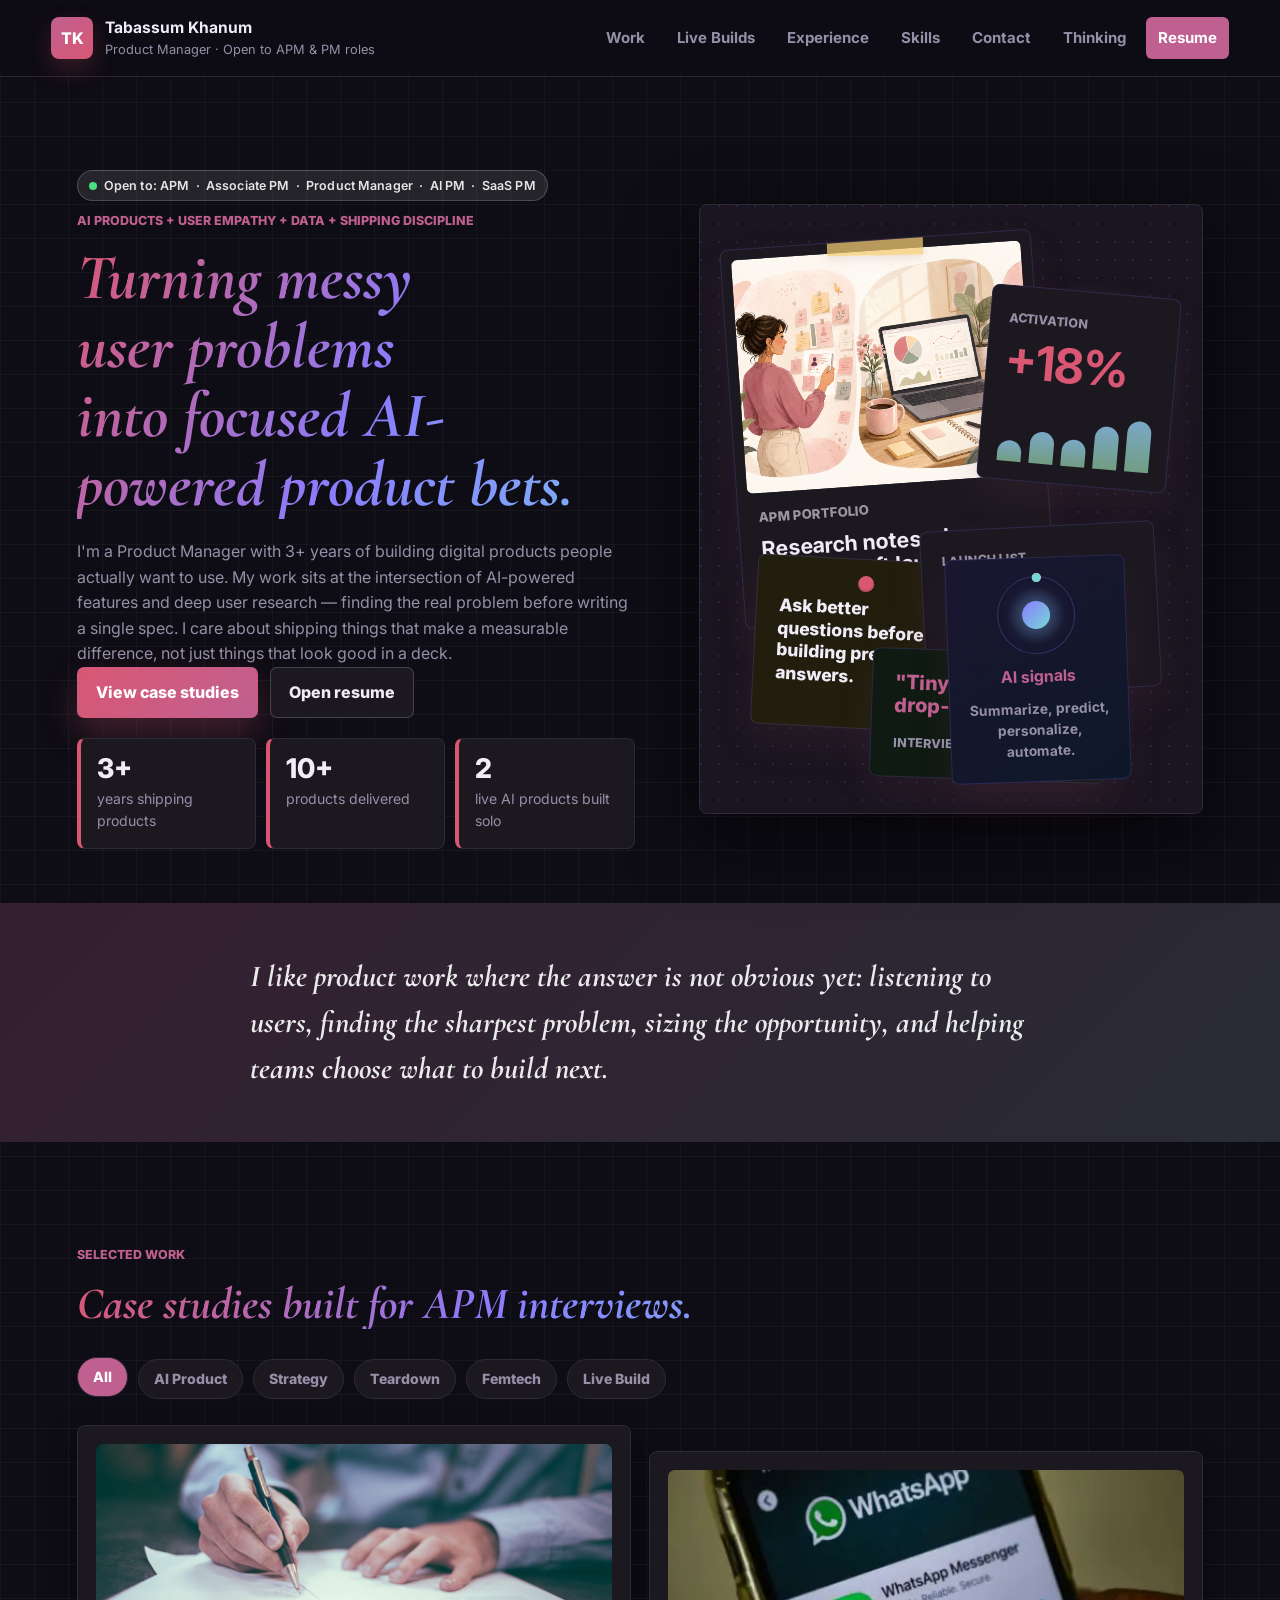
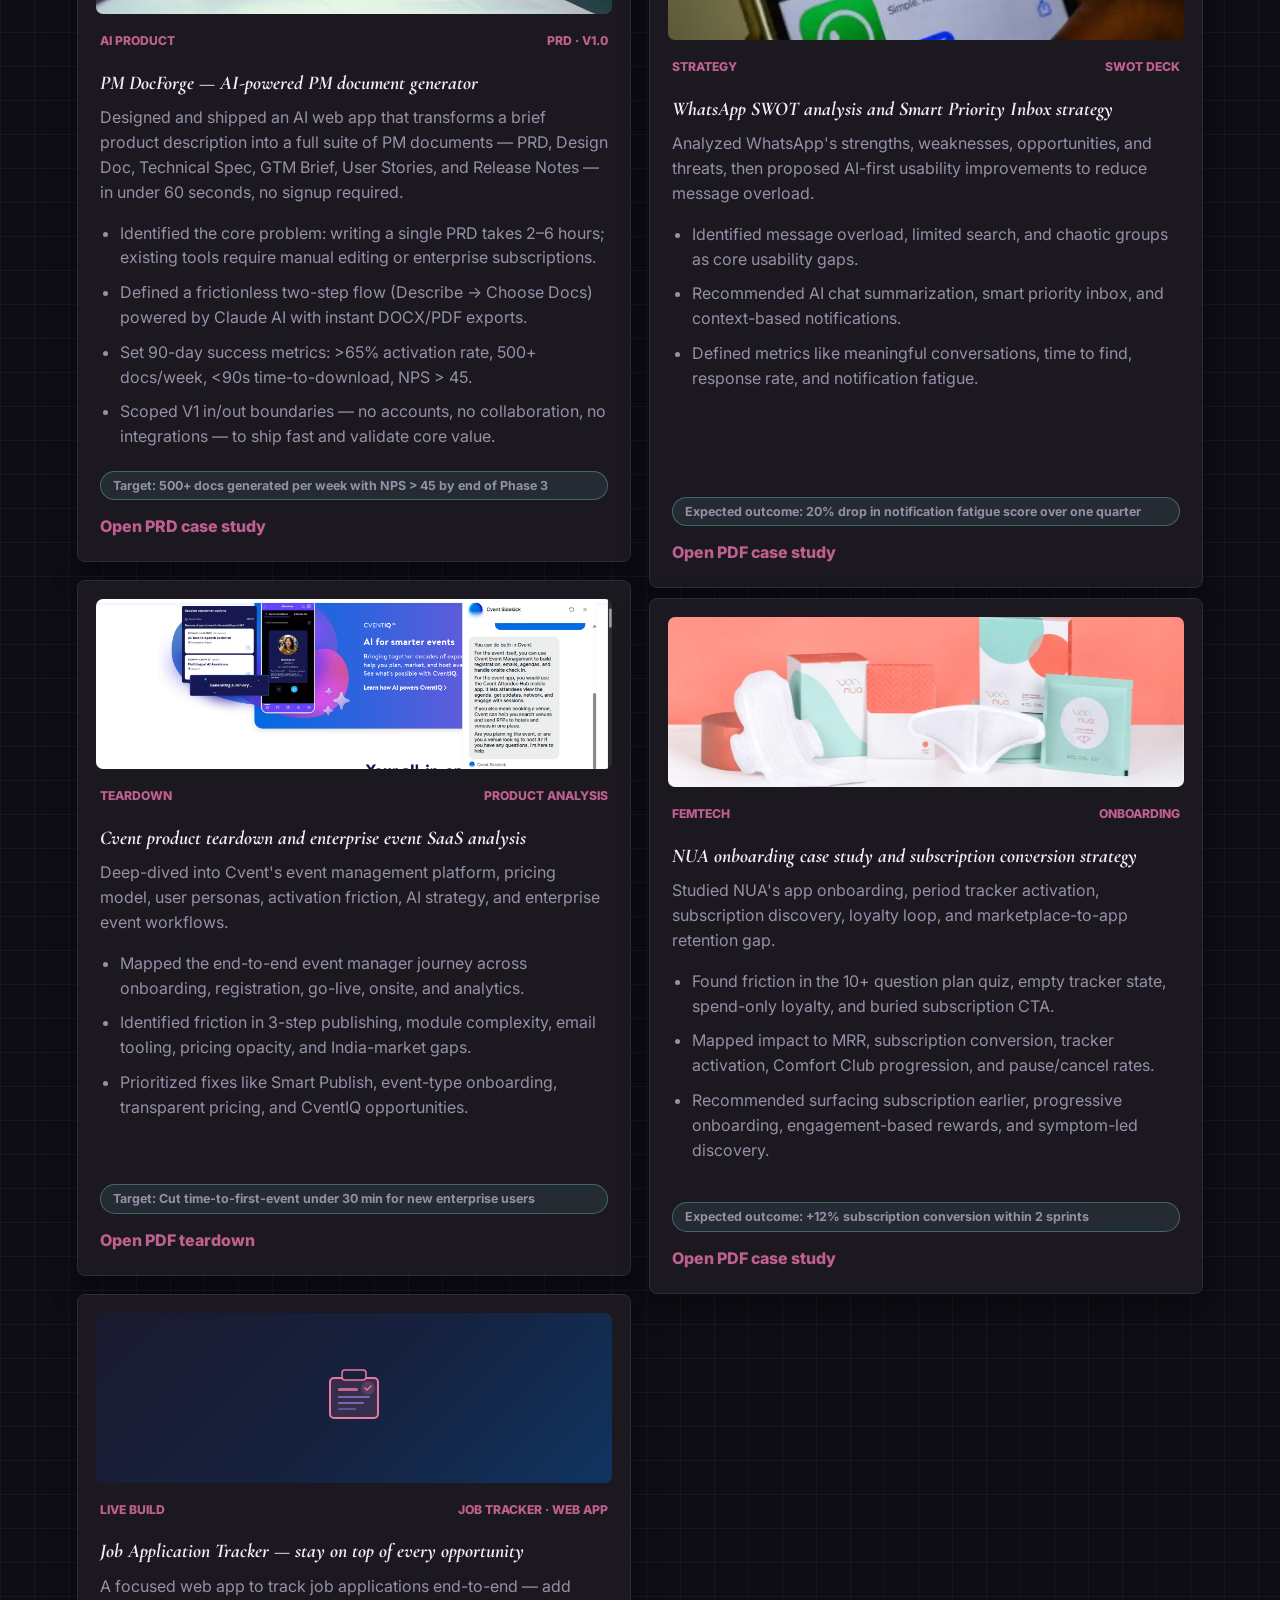
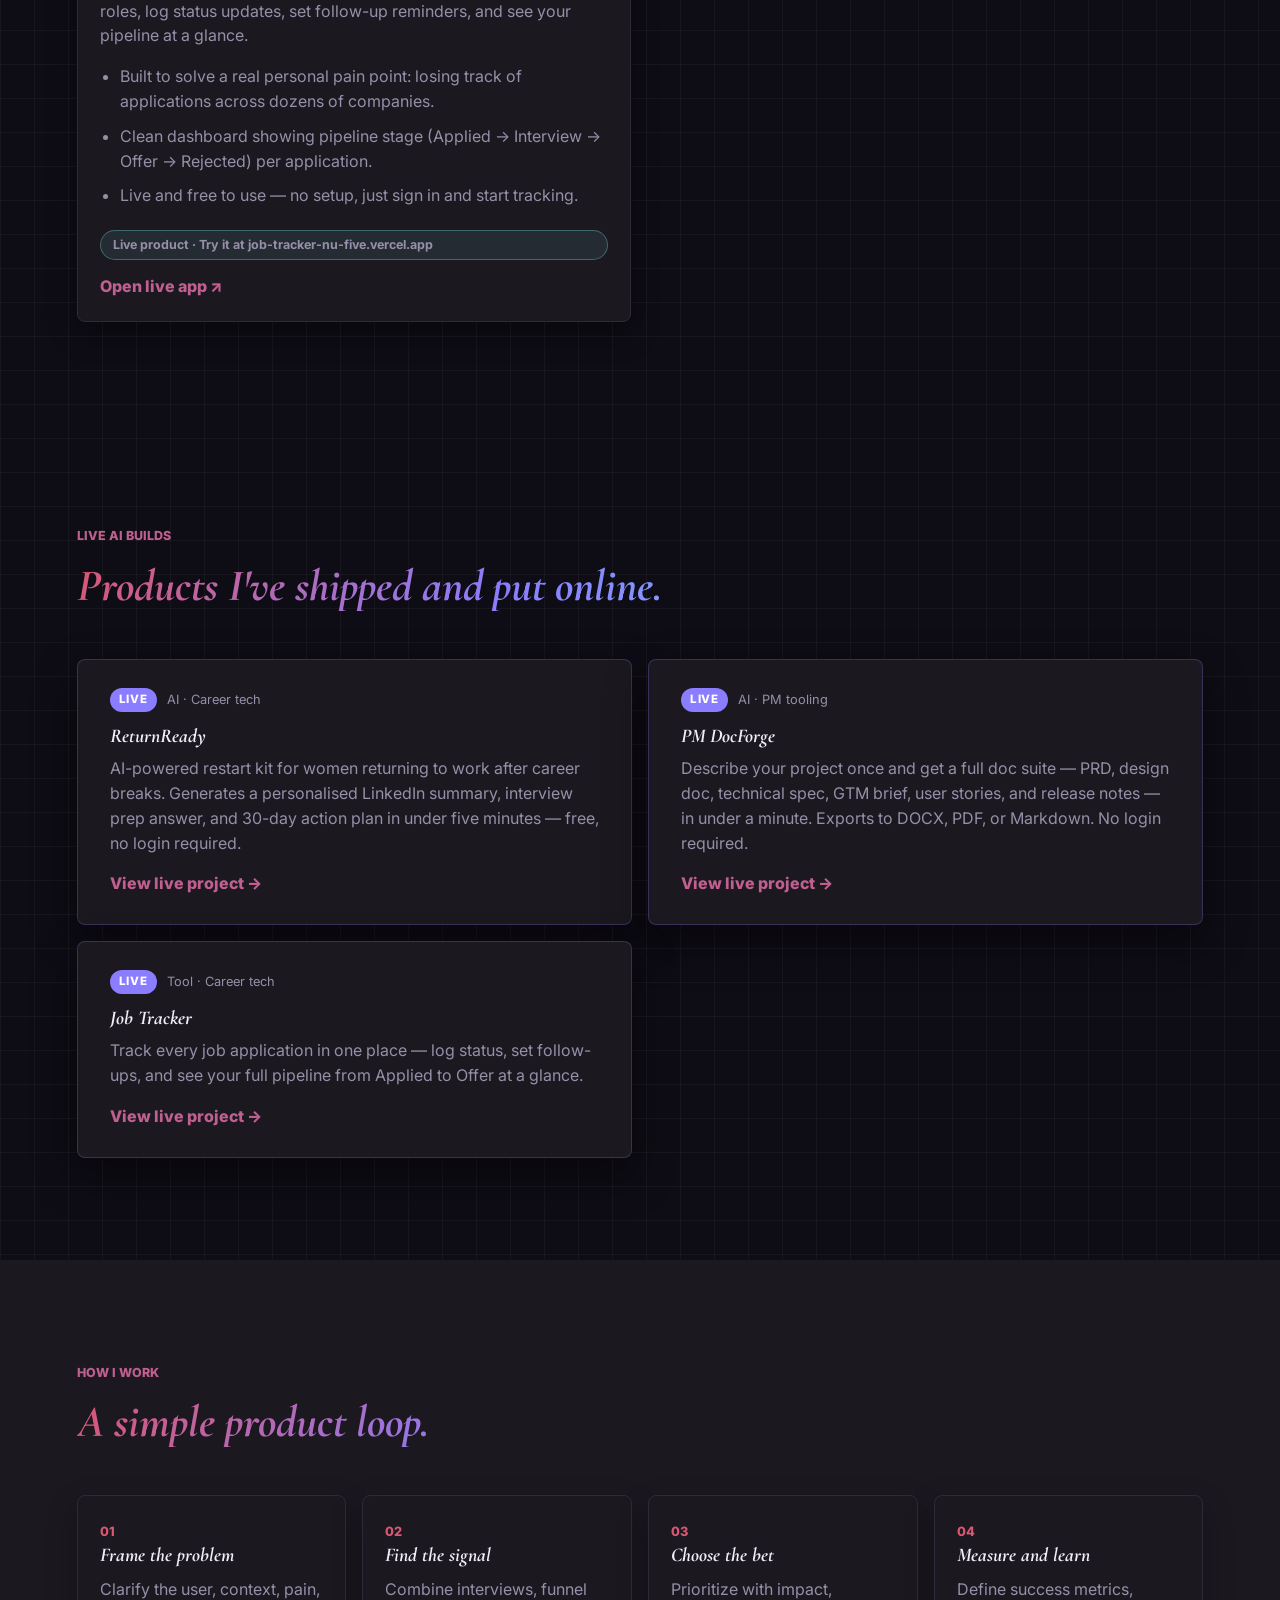
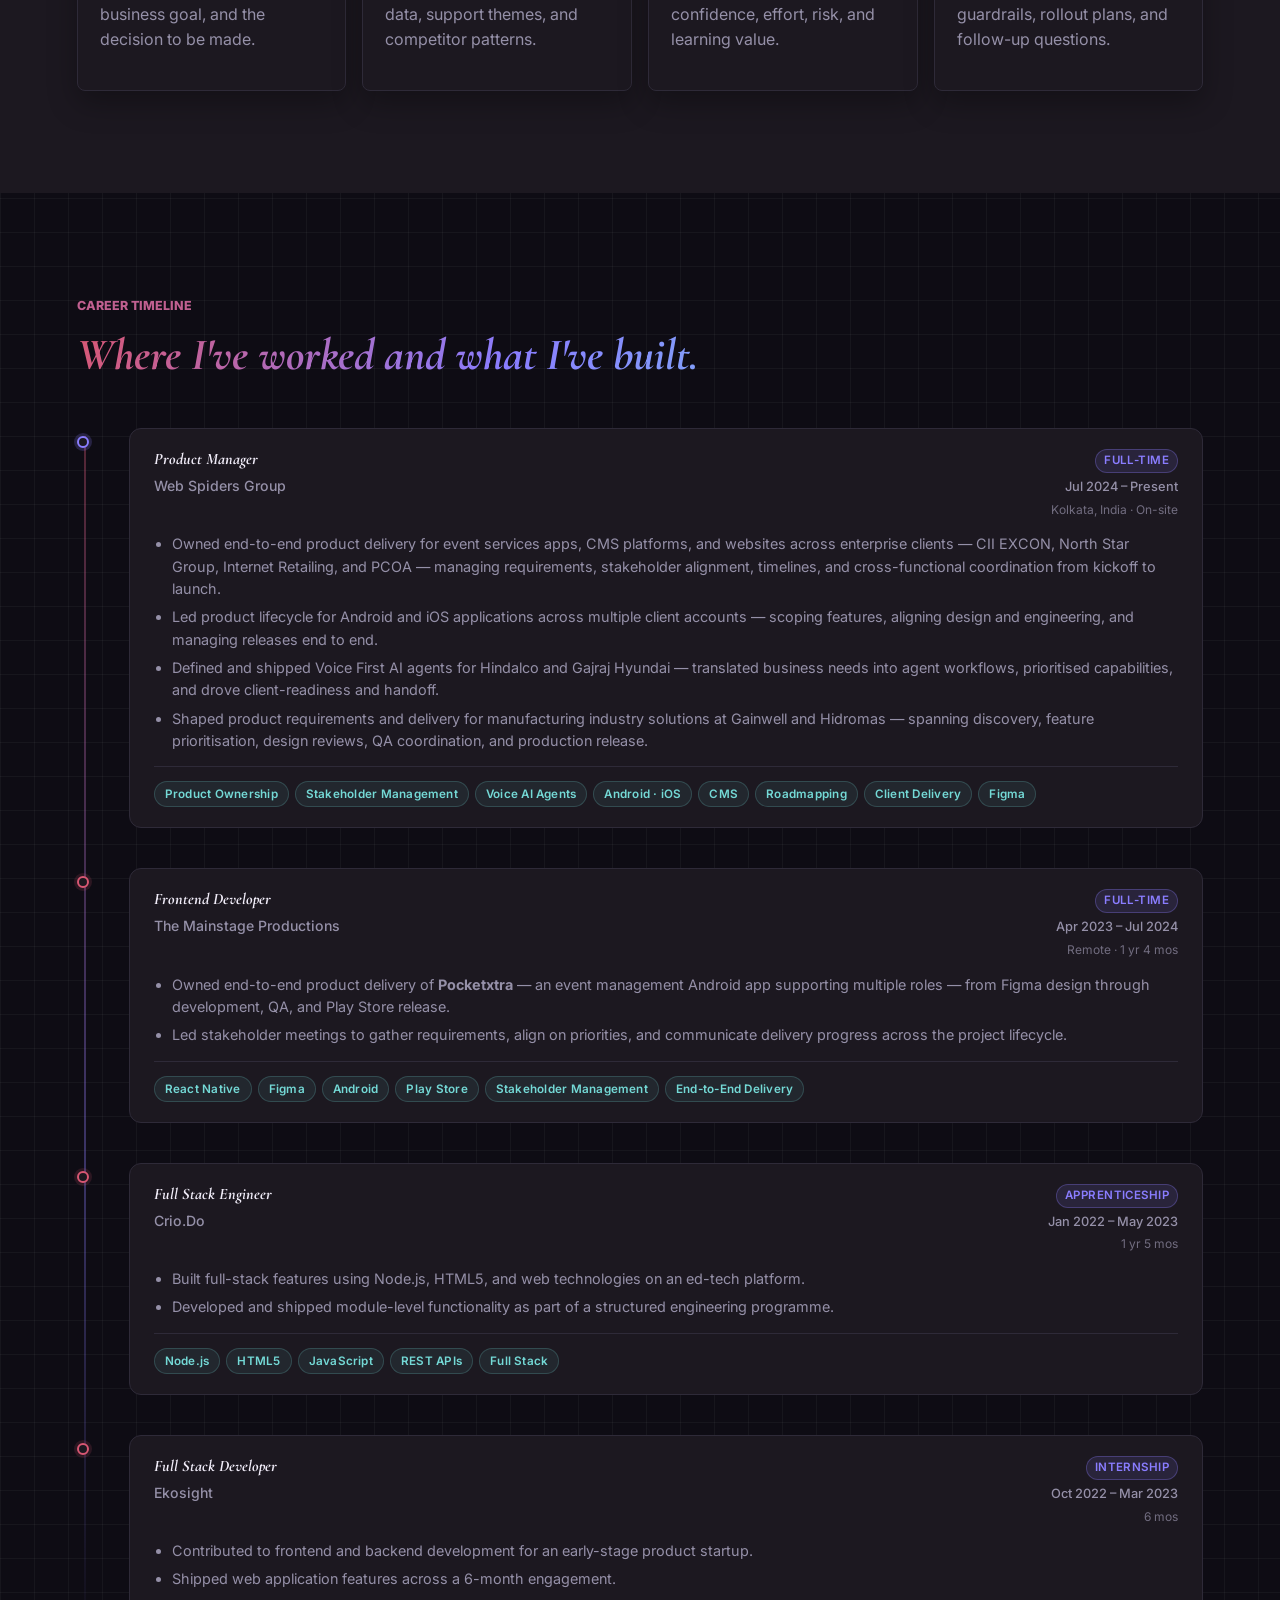
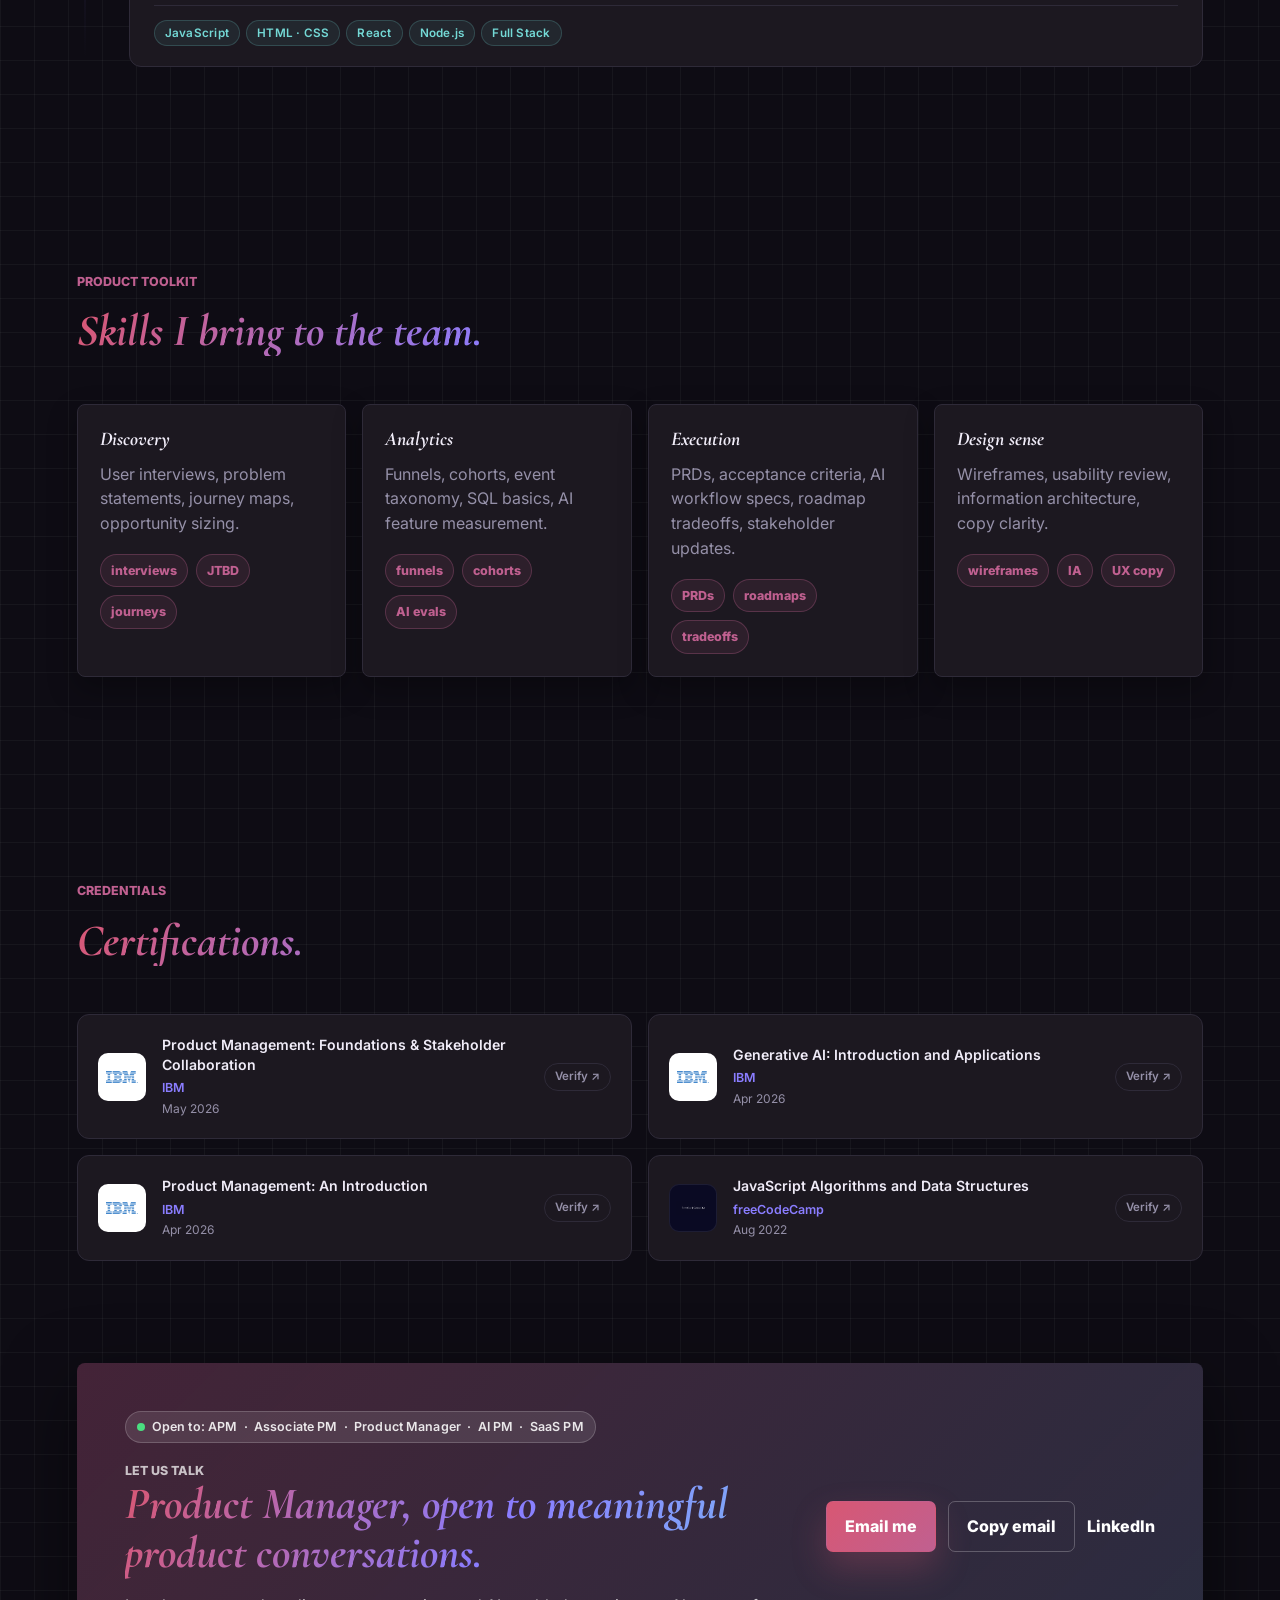
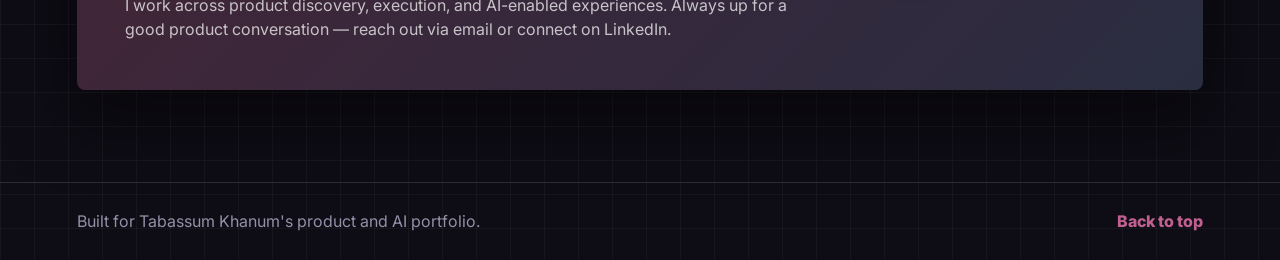
==== index.html @ 97411372 "Update certification verify links to Coursera and freeCodeCamp Co-Authored-By: Claude Sonnet 4.6 <no" ====
<!doctype html>
<html lang="en">
  <head>
    <meta charset="utf-8">
    <meta name="viewport" content="width=device-width, initial-scale=1">
    <meta name="description" content="Tabassum Khanum's Product Manager portfolio showcasing product thinking, case studies, analytics, and execution.">

    <!-- Open Graph -->
    <meta property="og:type"        content="website">
    <meta property="og:url"         content="https://tabassumkhanum.vercel.app/">
    <meta property="og:title"       content="Tabassum Khanum — Product Manager Portfolio">
    <meta property="og:description" content="APM portfolio with 3 case studies, AI product work, and live builds">

    <title>Tabassum Khanum - Product Manager Portfolio</title>
    <link rel="preconnect" href="https://fonts.googleapis.com">
    <link rel="preconnect" href="https://fonts.gstatic.com" crossorigin>
    <link
      href="https://fonts.googleapis.com/css2?family=Cormorant+Garamond:ital,wght@1,700&family=Inter:wght@400;500;600;700;800&display=swap"
      rel="stylesheet"
    >
    <link rel="stylesheet" href="styles.css">
  </head>
  <body>
    <header class="site-header">
      <a class="brand" href="#top" aria-label="Portfolio home">
        <span class="brand-mark">TK</span>
        <span class="brand-copy">
          <strong>Tabassum Khanum</strong>
          <span>Product Manager · Open to APM &amp; PM roles</span>
        </span>
      </a>

      <button class="menu-button" type="button" aria-expanded="false" aria-controls="site-nav">
        <span></span>
        <span></span>
      </button>

      <nav class="site-nav" id="site-nav" aria-label="Primary navigation">
        <a href="#work">Work</a>
        <a href="#live-builds">Live Builds</a>
        <a href="#experience">Experience</a>
        <a href="#skills">Skills</a>
        <a href="#contact">Contact</a>
        <a href="thinking.html">Thinking</a>
        <a class="nav-action" href="resume.html">Resume</a>
      </nav>
    </header>

    <main id="top">
      <section class="hero">
        <div class="hero-copy">
          <span class="avail-badge" style="display:inline-flex; margin-bottom:10px;">
            <span class="avail-dot" aria-hidden="true"></span>
            Open to: APM &nbsp;&middot;&nbsp; Associate PM &nbsp;&middot;&nbsp; Product Manager &nbsp;&middot;&nbsp; AI PM &nbsp;&middot;&nbsp; SaaS PM
          </span>
          <p class="eyebrow">AI products + user empathy + data + shipping discipline</p>
          <h1>Turning messy user problems into focused AI-powered product bets.</h1>
          <div class="hero-about">
            <p class="hero-bio">
              I'm a Product Manager with 3+ years of building digital
              products people actually want to use. My work sits at the intersection of
              AI-powered features and deep user research — finding the real problem before
              writing a single spec. I care about shipping things that make a measurable
              difference, not just things that look good in a deck.
            </p>
          </div>
          <div class="hero-actions" aria-label="Portfolio actions">
            <a class="button primary" href="#work">View case studies</a>
            <a class="button secondary" href="resume.html">Open resume</a>
          </div>
          <dl class="hero-stats">
            <div>
              <dt>3+</dt>
              <dd>years shipping products</dd>
            </div>
            <div>
              <dt>10+</dt>
              <dd>products delivered</dd>
            </div>
            <div>
              <dt>2</dt>
              <dd>live AI products built solo</dd>
            </div>
          </dl>
        </div>

        <div class="hero-visual pinboard" aria-label="Product mood board preview">
          <article class="pin-card photo-card large-card">
            <span class="tape"></span>
            <img
              src="assets/apm-illustration.png"
              alt="Illustration of product research notes, analytics, and roadmap planning"
            >
            <div>
              <p>APM portfolio</p>
              <strong>Research notes, clean metrics, soft launch energy.</strong>
            </div>
          </article>
          <article class="pin-card metric-card">
            <span>Activation</span>
            <strong>+18%</strong>
            <div class="mini-line" aria-hidden="true">
              <i style="height: 36%"></i>
              <i style="height: 54%"></i>
              <i style="height: 46%"></i>
              <i style="height: 74%"></i>
              <i style="height: 88%"></i>
            </div>
          </article>
          <article class="pin-card note-card">
            <span class="pin-dot"></span>
            <p>Ask better questions before building prettier answers.</p>
          </article>
          <article class="pin-card checklist-card">
            <span>Launch list</span>
            <label><input type="checkbox" checked> User story</label>
            <label><input type="checkbox" checked> Success metric</label>
            <label><input type="checkbox"> Rollout plan</label>
          </article>
          <article class="pin-card quote-card">
            <p>"Tiny friction, big drop-off."</p>
            <span>Interview insight</span>
          </article>
          <article class="pin-card ai-orbit-card">
            <span class="ai-orbit" aria-hidden="true">
              <i></i>
              <i></i>
              <i></i>
            </span>
            <strong>AI signals</strong>
            <p>Summarize, predict, personalize, automate.</p>
          </article>
        </div>
      </section>

      <section class="section intro-section" aria-label="Positioning statement">
        <p>
          I like product work where the answer is not obvious yet: listening to users,
          finding the sharpest problem, sizing the opportunity, and helping teams choose
          what to build next.
        </p>
      </section>

      <section class="section" id="work">
        <div class="section-heading">
          <p class="eyebrow">Selected work</p>
          <h2>Case studies built for APM interviews.</h2>
        </div>

        <div class="filter-row" aria-label="Filter case studies">
          <button class="filter-chip active" type="button" data-filter="all">All</button>
          <button class="filter-chip" type="button" data-filter="ai">AI Product</button>
          <button class="filter-chip" type="button" data-filter="strategy">Strategy</button>
          <button class="filter-chip" type="button" data-filter="teardown">Teardown</button>
          <button class="filter-chip" type="button" data-filter="femtech">Femtech</button>
          <button class="filter-chip" type="button" data-filter="tool">Live Build</button>
        </div>

        <div class="case-grid">
          <article class="case-card reveal" id="pm-docforge" data-category="ai tool">
            <div class="case-illustration ill-ai">
              <img src="assets/pm-docforge-cover.jpg" alt="Person writing product documents">
            </div>
            <div class="case-meta">
              <span>AI Product</span>
              <span>PRD · V1.0</span>
            </div>
            <h3>PM DocForge — AI-powered PM document generator</h3>
            <p>
              Designed and shipped an AI web app that transforms a brief product description
              into a full suite of PM documents — PRD, Design Doc, Technical Spec, GTM Brief,
              User Stories, and Release Notes — in under 60 seconds, no signup required.
            </p>
            <ul>
              <li>Identified the core problem: writing a single PRD takes 2–6 hours; existing tools require manual editing or enterprise subscriptions.</li>
              <li>Defined a frictionless two-step flow (Describe → Choose Docs) powered by Claude AI with instant DOCX/PDF exports.</li>
              <li>Set 90-day success metrics: &gt;65% activation rate, 500+ docs/week, &lt;90s time-to-download, NPS &gt; 45.</li>
              <li>Scoped V1 in/out boundaries — no accounts, no collaboration, no integrations — to ship fast and validate core value.</li>
            </ul>
            <p class="outcome-pill">Target: 500+ docs generated per week with NPS &gt; 45 by end of Phase 3</p>
            <a href="assets/docs/PM-DocForge.pdf" target="_blank" rel="noreferrer">Open PRD case study</a>
          </article>

          <article class="case-card reveal" id="whatsapp-swot" data-category="strategy">
            <div class="case-illustration ill-strategy">
              <img src="assets/whatsapp-real-cover.webp?v=real-photo" alt="Phone showing the WhatsApp app listing">
            </div>
            <div class="case-meta">
              <span>Strategy</span>
              <span>SWOT deck</span>
            </div>
            <h3>WhatsApp SWOT analysis and Smart Priority Inbox strategy</h3>
            <p>
              Analyzed WhatsApp's strengths, weaknesses, opportunities, and threats, then
              proposed AI-first usability improvements to reduce message overload.
            </p>
            <ul>
              <li>Identified message overload, limited search, and chaotic groups as core usability gaps.</li>
              <li>Recommended AI chat summarization, smart priority inbox, and context-based notifications.</li>
              <li>Defined metrics like meaningful conversations, time to find, response rate, and notification fatigue.</li>
            </ul>
            <p class="outcome-pill">Expected outcome: 20% drop in notification fatigue score over one quarter</p>
            <a href="assets/docs/whatsapp-swot.pdf" target="_blank" rel="noreferrer">Open PDF case study</a>
          </article>

          <article class="case-card reveal" id="cvent-teardown" data-category="teardown">
            <div class="case-illustration ill-cvent">
              <img src="assets/cvent-real-cover.png?v=real-screenshot" alt="Cvent website screenshot showing CventIQ and Cvent Sidekick">
            </div>
            <div class="case-meta">
              <span>Teardown</span>
              <span>Product analysis</span>
            </div>
            <h3>Cvent product teardown and enterprise event SaaS analysis</h3>
            <p>
              Deep-dived into Cvent's event management platform, pricing model, user personas,
              activation friction, AI strategy, and enterprise event workflows.
            </p>
            <ul>
              <li>Mapped the end-to-end event manager journey across onboarding, registration, go-live, onsite, and analytics.</li>
              <li>Identified friction in 3-step publishing, module complexity, email tooling, pricing opacity, and India-market gaps.</li>
              <li>Prioritized fixes like Smart Publish, event-type onboarding, transparent pricing, and CventIQ opportunities.</li>
            </ul>
            <p class="outcome-pill">Target: Cut time-to-first-event under 30 min for new enterprise users</p>
            <a href="assets/docs/cvent-product-teardown.pdf" target="_blank" rel="noreferrer">Open PDF teardown</a>
          </article>

          <article class="case-card reveal" id="nua-onboarding" data-category="femtech">
            <div class="case-illustration ill-nua">
              <img src="assets/nua-real-cover.jpg?v=real-photo" alt="NUA period care products arranged on a coral background">
            </div>
            <div class="case-meta">
              <span>Femtech</span>
              <span>Onboarding</span>
            </div>
            <h3>NUA onboarding case study and subscription conversion strategy</h3>
            <p>
              Studied NUA's app onboarding, period tracker activation, subscription discovery,
              loyalty loop, and marketplace-to-app retention gap.
            </p>
            <ul>
              <li>Found friction in the 10+ question plan quiz, empty tracker state, spend-only loyalty, and buried subscription CTA.</li>
              <li>Mapped impact to MRR, subscription conversion, tracker activation, Comfort Club progression, and pause/cancel rates.</li>
              <li>Recommended surfacing subscription earlier, progressive onboarding, engagement-based rewards, and symptom-led discovery.</li>
            </ul>
            <p class="outcome-pill">Expected outcome: +12% subscription conversion within 2 sprints</p>
            <a href="assets/docs/nua-onboarding-case-study.pdf" target="_blank" rel="noreferrer">Open PDF case study</a>
          </article>
          <article class="case-card reveal" id="job-tracker" data-category="tool">
            <div class="case-illustration ill-tool" style="background: linear-gradient(135deg, #1a1a2e 0%, #16213e 50%, #0f3460 100%); display:flex; align-items:center; justify-content:center;">
              <svg width="64" height="64" viewBox="0 0 64 64" fill="none" xmlns="http://www.w3.org/2000/svg" aria-hidden="true">
                <rect x="8" y="12" width="48" height="40" rx="4" fill="#e879a0" opacity="0.15"/>
                <rect x="8" y="12" width="48" height="40" rx="4" stroke="#e879a0" stroke-width="2"/>
                <rect x="16" y="22" width="20" height="3" rx="1.5" fill="#e879a0" opacity="0.8"/>
                <rect x="16" y="30" width="32" height="2" rx="1" fill="#a78bfa" opacity="0.6"/>
                <rect x="16" y="36" width="26" height="2" rx="1" fill="#a78bfa" opacity="0.6"/>
                <rect x="16" y="42" width="18" height="2" rx="1" fill="#a78bfa" opacity="0.4"/>
                <circle cx="46" cy="22" r="6" fill="#e879a0" opacity="0.2" stroke="#e879a0" stroke-width="1.5"/>
                <path d="M43 22l2 2 4-4" stroke="#e879a0" stroke-width="1.5" stroke-linecap="round" stroke-linejoin="round"/>
                <rect x="20" y="4" width="24" height="10" rx="3" fill="#16213e" stroke="#e879a0" stroke-width="1.5"/>
              </svg>
            </div>
            <div class="case-meta">
              <span>Live Build</span>
              <span>Job Tracker · Web App</span>
            </div>
            <h3>Job Application Tracker — stay on top of every opportunity</h3>
            <p>
              A focused web app to track job applications end-to-end — add roles, log status
              updates, set follow-up reminders, and see your pipeline at a glance.
            </p>
            <ul>
              <li>Built to solve a real personal pain point: losing track of applications across dozens of companies.</li>
              <li>Clean dashboard showing pipeline stage (Applied → Interview → Offer → Rejected) per application.</li>
              <li>Live and free to use — no setup, just sign in and start tracking.</li>
            </ul>
            <p class="outcome-pill">Live product · Try it at job-tracker-nu-five.vercel.app</p>
            <a href="https://job-tracker-nu-five.vercel.app/login" target="_blank" rel="noreferrer">Open live app ↗</a>
          </article>
        </div>
      </section>

      <section class="section" id="live-builds">
        <div class="section-heading">
          <p class="eyebrow">Live AI builds</p>
          <h2>Products I've shipped and put online.</h2>
        </div>
        <div class="ai-live-projects reveal">
          <a
            class="ai-live-card"
            href="https://return-ready-eight.vercel.app/"
            target="_blank"
            rel="noreferrer"
            aria-label="ReturnReady — live project"
          >
            <div class="ai-live-meta">
              <span class="ai-live-tag">Live</span>
              <span class="ai-live-tech">AI · Career tech</span>
            </div>
            <h3>ReturnReady</h3>
            <p>
              AI-powered restart kit for women returning to work after career breaks.
              Generates a personalised LinkedIn summary, interview prep answer, and
              30-day action plan in under five minutes — free, no login required.
            </p>
            <span class="text-link">View live project →</span>
          </a>
          <a
            class="ai-live-card"
            href="https://pm-doc-forge.vercel.app/"
            target="_blank"
            rel="noreferrer"
            aria-label="PM DocForge — live project"
          >
            <div class="ai-live-meta">
              <span class="ai-live-tag">Live</span>
              <span class="ai-live-tech">AI · PM tooling</span>
            </div>
            <h3>PM DocForge</h3>
            <p>
              Describe your project once and get a full doc suite — PRD, design doc,
              technical spec, GTM brief, user stories, and release notes — in under
              a minute. Exports to DOCX, PDF, or Markdown. No login required.
            </p>
            <span class="text-link">View live project →</span>
          </a>
          <a
            class="ai-live-card"
            href="https://job-tracker-nu-five.vercel.app/login"
            target="_blank"
            rel="noreferrer"
            aria-label="Job Tracker — live project"
          >
            <div class="ai-live-meta">
              <span class="ai-live-tag">Live</span>
              <span class="ai-live-tech">Tool · Career tech</span>
            </div>
            <h3>Job Tracker</h3>
            <p>
              Track every job application in one place — log status, set follow-ups,
              and see your full pipeline from Applied to Offer at a glance.
            </p>
            <span class="text-link">View live project →</span>
          </a>
        </div>
      </section>

      <section class="section process-section" id="process">
        <div class="section-heading">
          <p class="eyebrow">How I work</p>
          <h2>A simple product loop.</h2>
        </div>
        <div class="process-list">
          <article class="reveal">
            <span>01</span>
            <h3>Frame the problem</h3>
            <p>Clarify the user, context, pain, business goal, and the decision to be made.</p>
          </article>
          <article class="reveal">
            <span>02</span>
            <h3>Find the signal</h3>
            <p>Combine interviews, funnel data, support themes, and competitor patterns.</p>
          </article>
          <article class="reveal">
            <span>03</span>
            <h3>Choose the bet</h3>
            <p>Prioritize with impact, confidence, effort, risk, and learning value.</p>
          </article>
          <article class="reveal">
            <span>04</span>
            <h3>Measure and learn</h3>
            <p>Define success metrics, guardrails, rollout plans, and follow-up questions.</p>
          </article>
        </div>
      </section>

      <section class="section experience-section" id="experience">
        <div class="section-heading">
          <p class="eyebrow">Career timeline</p>
          <h2>Where I've worked and what I've built.</h2>
        </div>
        <div class="experience-list">

          <article class="exp-item reveal">
            <div class="exp-marker"></div>
            <div class="exp-body">
              <div class="exp-header">
                <div>
                  <h3>Product Manager</h3>
                  <span class="exp-company">Web Spiders Group</span>
                </div>
                <div class="exp-meta">
                  <span class="exp-badge">Full-time</span>
                  <span class="exp-date">Jul 2024 – Present</span>
                  <span class="exp-location">Kolkata, India · On-site</span>
                </div>
              </div>
              <ul>
                <li>Owned end-to-end product delivery for event services apps, CMS platforms, and websites across enterprise clients — CII EXCON, North Star Group, Internet Retailing, and PCOA — managing requirements, stakeholder alignment, timelines, and cross-functional coordination from kickoff to launch.</li>
                <li>Led product lifecycle for Android and iOS applications across multiple client accounts — scoping features, aligning design and engineering, and managing releases end to end.</li>
                <li>Defined and shipped Voice First AI agents for Hindalco and Gajraj Hyundai — translated business needs into agent workflows, prioritised capabilities, and drove client-readiness and handoff.</li>
                <li>Shaped product requirements and delivery for manufacturing industry solutions at Gainwell and Hidromas — spanning discovery, feature prioritisation, design reviews, QA coordination, and production release.</li>
              </ul>
              <div class="exp-tags">
                <span>Product Ownership</span>
                <span>Stakeholder Management</span>
                <span>Voice AI Agents</span>
                <span>Android · iOS</span>
                <span>CMS</span>
                <span>Roadmapping</span>
                <span>Client Delivery</span>
                <span>Figma</span>
              </div>
            </div>
          </article>

          <article class="exp-item reveal">
            <div class="exp-marker"></div>
            <div class="exp-body">
              <div class="exp-header">
                <div>
                  <h3>Frontend Developer</h3>
                  <span class="exp-company">The Mainstage Productions</span>
                </div>
                <div class="exp-meta">
                  <span class="exp-badge">Full-time</span>
                  <span class="exp-date">Apr 2023 – Jul 2024</span>
                  <span class="exp-location">Remote · 1 yr 4 mos</span>
                </div>
              </div>
              <ul>
                <li>Owned end-to-end product delivery of <strong>Pocketxtra</strong> — an event management Android app supporting multiple roles — from Figma design through development, QA, and Play Store release.</li>
                <li>Led stakeholder meetings to gather requirements, align on priorities, and communicate delivery progress across the project lifecycle.</li>
              </ul>
              <div class="exp-tags">
                <span>React Native</span>
                <span>Figma</span>
                <span>Android</span>
                <span>Play Store</span>
                <span>Stakeholder Management</span>
                <span>End-to-End Delivery</span>
              </div>
            </div>
          </article>

          <article class="exp-item reveal">
            <div class="exp-marker"></div>
            <div class="exp-body">
              <div class="exp-header">
                <div>
                  <h3>Full Stack Engineer</h3>
                  <span class="exp-company">Crio.Do</span>
                </div>
                <div class="exp-meta">
                  <span class="exp-badge">Apprenticeship</span>
                  <span class="exp-date">Jan 2022 – May 2023</span>
                  <span class="exp-location">1 yr 5 mos</span>
                </div>
              </div>
              <ul>
                <li>Built full-stack features using Node.js, HTML5, and web technologies on an ed-tech platform.</li>
                <li>Developed and shipped module-level functionality as part of a structured engineering programme.</li>
              </ul>
              <div class="exp-tags">
                <span>Node.js</span>
                <span>HTML5</span>
                <span>JavaScript</span>
                <span>REST APIs</span>
                <span>Full Stack</span>
              </div>
            </div>
          </article>

          <article class="exp-item reveal">
            <div class="exp-marker"></div>
            <div class="exp-body">
              <div class="exp-header">
                <div>
                  <h3>Full Stack Developer</h3>
                  <span class="exp-company">Ekosight</span>
                </div>
                <div class="exp-meta">
                  <span class="exp-badge">Internship</span>
                  <span class="exp-date">Oct 2022 – Mar 2023</span>
                  <span class="exp-location">6 mos</span>
                </div>
              </div>
              <ul>
                <li>Contributed to frontend and backend development for an early-stage product startup.</li>
                <li>Shipped web application features across a 6-month engagement.</li>
              </ul>
              <div class="exp-tags">
                <span>JavaScript</span>
                <span>HTML · CSS</span>
                <span>React</span>
                <span>Node.js</span>
                <span>Full Stack</span>
              </div>
            </div>
          </article>

        </div>
      </section>

      <section class="section skills-section" id="skills">
        <div class="section-heading">
          <p class="eyebrow">Product toolkit</p>
          <h2>Skills I bring to the team.</h2>
        </div>
        <div class="skills-layout">
          <div class="skill-panel">
            <h3>Discovery</h3>
            <p>User interviews, problem statements, journey maps, opportunity sizing.</p>
            <div class="tag-cloud">
              <span>interviews</span>
              <span>JTBD</span>
              <span>journeys</span>
            </div>
          </div>
          <div class="skill-panel">
            <h3>Analytics</h3>
            <p>Funnels, cohorts, event taxonomy, SQL basics, AI feature measurement.</p>
            <div class="tag-cloud">
              <span>funnels</span>
              <span>cohorts</span>
              <span>AI evals</span>
            </div>
          </div>
          <div class="skill-panel">
            <h3>Execution</h3>
            <p>PRDs, acceptance criteria, AI workflow specs, roadmap tradeoffs, stakeholder updates.</p>
            <div class="tag-cloud">
              <span>PRDs</span>
              <span>roadmaps</span>
              <span>tradeoffs</span>
            </div>
          </div>
          <div class="skill-panel">
            <h3>Design sense</h3>
            <p>Wireframes, usability review, information architecture, copy clarity.</p>
            <div class="tag-cloud">
              <span>wireframes</span>
              <span>IA</span>
              <span>UX copy</span>
            </div>
          </div>
        </div>
      </section>

      <section class="section certs-section" id="certifications">
        <div class="section-heading">
          <p class="eyebrow">Credentials</p>
          <h2>Certifications.</h2>
        </div>
        <div class="certs-grid">

          <article class="cert-card reveal">
            <div class="cert-icon cert-icon--ibm">
              <img src="assets/logo-ibm.svg" alt="IBM">
            </div>
            <div class="cert-body">
              <h3>Product Management: Foundations & Stakeholder Collaboration</h3>
              <span class="cert-issuer">IBM</span>
              <span class="cert-date">May 2026</span>
            </div>
            <a class="cert-verify" href="https://www.coursera.org/account/accomplishments/verify/PJY96PV1R6ZF" target="_blank" rel="noreferrer">Verify ↗</a>
          </article>

          <article class="cert-card reveal">
            <div class="cert-icon cert-icon--ibm">
              <img src="assets/logo-ibm.svg" alt="IBM">
            </div>
            <div class="cert-body">
              <h3>Generative AI: Introduction and Applications</h3>
              <span class="cert-issuer">IBM</span>
              <span class="cert-date">Apr 2026</span>
            </div>
            <a class="cert-verify" href="https://www.coursera.org/account/accomplishments/verify/16IZLQL2U142" target="_blank" rel="noreferrer">Verify ↗</a>
          </article>

          <article class="cert-card reveal">
            <div class="cert-icon cert-icon--ibm">
              <img src="assets/logo-ibm.svg" alt="IBM">
            </div>
            <div class="cert-body">
              <h3>Product Management: An Introduction</h3>
              <span class="cert-issuer">IBM</span>
              <span class="cert-date">Apr 2026</span>
            </div>
            <a class="cert-verify" href="https://www.coursera.org/account/accomplishments/verify/HGQ3IPC3JTHU" target="_blank" rel="noreferrer">Verify ↗</a>
          </article>

          <article class="cert-card reveal">
            <div class="cert-icon cert-icon--fcc">
              <img src="assets/logo-fcc.png" alt="freeCodeCamp">
            </div>
            <div class="cert-body">
              <h3>JavaScript Algorithms and Data Structures</h3>
              <span class="cert-issuer">freeCodeCamp</span>
              <span class="cert-date">Aug 2022</span>
            </div>
            <a class="cert-verify" href="https://www.freecodecamp.org/certification/fccb9534b8b-e9c6-4b38-83e0-22a1dbf521b2/javascript-algorithms-and-data-structures" target="_blank" rel="noreferrer">Verify ↗</a>
          </article>

        </div>
      </section>

      <section class="contact-section" id="contact">
        <div>
          <span class="avail-badge">
            <span class="avail-dot" aria-hidden="true"></span>
            Open to: APM &nbsp;&middot;&nbsp; Associate PM &nbsp;&middot;&nbsp; Product Manager &nbsp;&middot;&nbsp; AI PM &nbsp;&middot;&nbsp; SaaS PM
          </span>
          <p class="eyebrow">Let us talk</p>
          <h2>Product Manager, open to meaningful product conversations.</h2>
          <p>
            I work across product discovery, execution, and AI-enabled experiences.
            Always up for a good product conversation — reach out via email or connect on LinkedIn.
          </p>
        </div>
        <div class="contact-actions">
          <a class="button primary" href="mailto:tabassumk7484@gmail.com">Email me</a>
          <button class="button secondary" type="button" data-copy="tabassumk7484@gmail.com">
            Copy email
          </button>
          <a class="text-link" href="https://www.linkedin.com/in/tabassum-khanum/" target="_blank" rel="noreferrer">
            LinkedIn
          </a>
        </div>
      </section>
    </main>

    <footer class="site-footer">
      <p>Built for Tabassum Khanum's product and AI portfolio.</p>
      <a href="#top">Back to top</a>
    </footer>

    <div class="toast" role="status" aria-live="polite">Email copied</div>
    <script src="script.js"></script>
  </body>
</html>
---- styles.css ----
:root {
  --ink: #f0ecf8;
  --muted: #9590a8;
  --line: #2e2a38;
  --paper: #0e0c14;
  --surface: #1c1820;
  --white: #ffffff;
  --blush: #f5b6bd;
  --rose: #d85773;
  --berry: #c06090;
  --sage: #729d82;
  --sky: #7aa8c7;
  --butter: #f4cc73;
  --ai: #8a7dff;
  --cyan: #74d9d6;
  --shadow: 0 24px 70px rgba(0, 0, 0, 0.5);
}

* {
  box-sizing: border-box;
}

html {
  scroll-behavior: smooth;
}

body {
  margin: 0;
  background:
    linear-gradient(rgba(255, 255, 255, 0.04) 1px, transparent 1px),
    linear-gradient(90deg, rgba(255, 255, 255, 0.04) 1px, transparent 1px),
    var(--paper);
  background-size: 34px 34px;
  color: var(--ink);
  font-family: Inter, Arial, sans-serif;
  line-height: 1.55;
}

a {
  color: inherit;
  text-decoration: none;
}

.site-header {
  position: sticky;
  top: 0;
  z-index: 20;
  display: flex;
  align-items: center;
  justify-content: space-between;
  gap: 24px;
  padding: 16px clamp(18px, 4vw, 52px);
  background: rgba(14, 12, 20, 0.88);
  border-bottom: 1px solid rgba(46, 42, 56, 0.88);
  backdrop-filter: blur(18px);
}

.brand {
  display: flex;
  align-items: center;
  gap: 12px;
  min-width: 0;
}

.brand-mark {
  display: grid;
  width: 42px;
  height: 42px;
  place-items: center;
  border-radius: 8px;
  background: linear-gradient(135deg, var(--berry), var(--rose));
  color: var(--white);
  font-weight: 800;
  box-shadow: 0 10px 24px rgba(216, 87, 115, 0.22);
}

.brand-copy {
  display: grid;
}

.brand-copy strong {
  font-size: 0.98rem;
}

.brand-copy span {
  color: var(--muted);
  font-size: 0.8rem;
}

.site-nav {
  display: flex;
  align-items: center;
  gap: 8px;
}

.site-nav a {
  border-radius: 6px;
  color: var(--muted);
  font-size: 0.94rem;
  font-weight: 700;
  padding: 9px 12px;
}

.site-nav a:hover,
.site-nav a:focus-visible {
  background: var(--surface);
  color: var(--rose);
  outline: none;
}

.site-nav .nav-action {
  background: var(--berry);
  color: var(--white);
}

.menu-button {
  display: none;
  width: 42px;
  height: 42px;
  border: 1px solid var(--line);
  border-radius: 8px;
  background: var(--surface);
}

.menu-button span {
  display: block;
  width: 18px;
  height: 2px;
  margin: 5px auto;
  background: var(--ink);
}

.hero {
  display: grid;
  grid-template-columns: minmax(0, 1.05fr) minmax(360px, 0.95fr);
  gap: clamp(28px, 5vw, 72px);
  align-items: center;
  min-height: calc(100vh - 74px);
  padding: clamp(46px, 7vw, 92px) clamp(18px, 6vw, 88px) clamp(26px, 4vw, 56px);
}

.hero-copy {
  max-width: 720px;
}

.eyebrow {
  margin: 0 0 12px;
  color: var(--berry);
  font-size: 0.78rem;
  font-weight: 800;
  letter-spacing: 0;
  text-transform: uppercase;
}

h1,
h2,
h3,
p {
  margin-top: 0;
}

h1,
h2,
h3 {
  font-family: 'Cormorant Garamond', Georgia, serif;
  font-style: italic;
  font-weight: 700;
}

h1,
h2 {
  background: linear-gradient(120deg, #d85773 0%, #8a7dff 55%, #7ab8f5 100%);
  -webkit-background-clip: text;
  -webkit-text-fill-color: transparent;
  background-clip: text;
}

h1 {
  max-width: 760px;
  margin-bottom: 20px;
  font-size: clamp(2.4rem, 5vw, 4.4rem);
  line-height: 1.08;
  letter-spacing: 0;
}

.hero h1 {
  max-width: 820px;
  text-wrap: balance;
}

h2 {
  margin-bottom: 0;
  font-size: clamp(1.8rem, 3.5vw, 3rem);
  line-height: 1.1;
  letter-spacing: 0;
}

h3 {
  margin-bottom: 10px;
  font-size: 1.22rem;
  line-height: 1.25;
}

.hero-text {
  max-width: 660px;
  color: var(--muted);
  font-size: clamp(1.05rem, 2vw, 1.22rem);
}

.hero-about {
  display: flex;
  align-items: center;
  gap: 14px;
  max-width: 620px;
  margin: 12px 0 0;
}

.hero-avatar {
  flex-shrink: 0;
  display: grid;
  place-items: center;
  width: 48px;
  height: 48px;
  border-radius: 50%;
  background: linear-gradient(135deg, var(--berry), var(--rose));
  color: var(--white);
  font-size: 0.88rem;
  font-weight: 800;
  box-shadow: 0 8px 20px rgba(216, 87, 115, 0.3);
}

.hero-bio {
  color: var(--muted);
  font-size: clamp(0.9rem, 1.5vw, 1rem);
  line-height: 1.6;
  margin: 0;
}

.hero-actions,
.contact-actions {
  display: flex;
  flex-wrap: wrap;
  gap: 12px;
  align-items: center;
}

.button {
  display: inline-flex;
  align-items: center;
  justify-content: center;
  min-height: 46px;
  border: 1px solid transparent;
  border-radius: 7px;
  cursor: pointer;
  font: inherit;
  font-weight: 800;
  padding: 12px 18px;
  transition: transform 180ms ease, box-shadow 180ms ease, background 180ms ease;
}

.button:hover,
.button:focus-visible {
  transform: translateY(-2px) rotate(-0.4deg);
  outline: none;
}

.button.primary {
  background: linear-gradient(135deg, var(--rose), var(--berry));
  color: var(--white);
  box-shadow: 0 16px 34px rgba(216, 87, 115, 0.26);
}

.button.secondary {
  background: var(--surface);
  border-color: rgba(255, 255, 255, 0.18);
  color: var(--ink);
}

.hero-stats {
  display: grid;
  grid-template-columns: repeat(3, minmax(0, 1fr));
  gap: 10px;
  max-width: 620px;
  margin: 20px 0 0;
}

.hero-stats div {
  padding: 16px;
  border: 1px solid var(--line);
  border-left: 4px solid var(--rose);
  border-radius: 8px;
  background: var(--surface);
  transition: transform 180ms ease, box-shadow 180ms ease;
}

.hero-stats div:hover {
  transform: translateY(-4px);
  box-shadow: 0 14px 28px rgba(105, 58, 72, 0.1);
}

.hero-stats dt {
  font-size: 1.7rem;
  font-weight: 800;
  line-height: 1;
}

.hero-stats dd {
  margin: 6px 0 0;
  color: var(--muted);
  font-size: 0.88rem;
}

.hero-visual {
  position: relative;
  min-height: 610px;
  overflow: visible;
  border: 1px solid var(--line);
  border-radius: 8px;
  background: #1a1520;
  box-shadow: var(--shadow);
}

.pinboard {
  background:
    radial-gradient(circle at 78% 28%, rgba(138, 125, 255, 0.24), transparent 16%),
    radial-gradient(circle at 1px 1px, rgba(138, 125, 255, 0.12) 1px, transparent 0),
    #1a1520;
  background-size: 100% 100%, 18px 18px;
  padding: 22px;
}

.pin-card {
  position: absolute;
  border: 1px solid rgba(138, 125, 255, 0.18);
  border-radius: 8px;
  background: var(--surface);
  box-shadow: 0 18px 36px rgba(105, 58, 72, 0.16);
  transition: transform 220ms ease, box-shadow 220ms ease;
}

.pin-card:hover {
  z-index: 5;
  transform: translateY(-8px) rotate(0deg) scale(1.02);
  box-shadow: 0 28px 60px rgba(105, 58, 72, 0.22);
}

.photo-card {
  left: 32px;
  top: 34px;
  width: min(62%, 340px);
  overflow: hidden;
  padding: 10px;
  background: var(--surface);
  color: var(--ink);
  transform: rotate(-4deg);
}

.photo-card img {
  display: block;
  width: 100%;
  aspect-ratio: 1.24;
  border-radius: 6px;
  object-fit: cover;
  object-position: 14% center;
}

.photo-card div {
  padding: 14px 10px 8px;
}

.photo-card p,
.note-card p,
.quote-card p {
  margin: 0;
}

.photo-card p {
  color: rgba(240, 236, 248, 0.6);
  font-size: 0.82rem;
  font-weight: 800;
  text-transform: uppercase;
}

.photo-card strong {
  display: block;
  margin-top: 10px;
  font-size: 1.35rem;
  line-height: 1.12;
}

.tape {
  position: absolute;
  top: -13px;
  left: 50%;
  width: 96px;
  height: 28px;
  background: rgba(244, 204, 115, 0.72);
  transform: translateX(-50%) rotate(3deg);
  box-shadow: 0 3px 8px rgba(105, 58, 72, 0.12);
}

.metric-card {
  right: 28px;
  top: 86px;
  width: 190px;
  min-height: 180px;
  padding: 18px;
  transform: rotate(5deg);
}

.metric-card span,
.checklist-card span,
.quote-card span {
  color: var(--muted);
  font-size: 0.78rem;
  font-weight: 800;
  text-transform: uppercase;
}

.metric-card strong {
  display: block;
  color: var(--rose);
  font-size: 3rem;
  line-height: 1;
  margin: 8px 0 18px;
}

.mini-line {
  display: grid;
  grid-template-columns: repeat(5, 1fr);
  gap: 8px;
  align-items: end;
  height: 58px;
}

.mini-line i {
  display: block;
  border-radius: 999px 999px 5px 5px;
  background: linear-gradient(180deg, var(--sky), var(--sage));
}

.note-card {
  left: 54px;
  bottom: 84px;
  width: 218px;
  min-height: 170px;
  padding: 38px 22px 22px;
  background: #211e0e;
  font-size: 1.1rem;
  font-weight: 800;
  line-height: 1.28;
  transform: rotate(3deg);
}

.pin-dot {
  position: absolute;
  top: 16px;
  left: 50%;
  width: 16px;
  height: 16px;
  border-radius: 999px;
  background: var(--rose);
  transform: translateX(-50%);
  box-shadow: inset 0 -2px 2px rgba(0, 0, 0, 0.12);
}

.checklist-card {
  right: 44px;
  bottom: 122px;
  display: grid;
  gap: 12px;
  width: 235px;
  padding: 20px;
  transform: rotate(-3deg);
}

.checklist-card label {
  display: flex;
  gap: 10px;
  color: var(--ink);
  font-size: 0.92rem;
  font-weight: 700;
}

.checklist-card input {
  accent-color: var(--rose);
}

.quote-card {
  right: 96px;
  bottom: 34px;
  width: 235px;
  padding: 22px;
  background: #0f1a12;
  transform: rotate(2deg);
}

.quote-card p {
  margin-bottom: 12px;
  color: var(--berry);
  font-size: 1.25rem;
  font-weight: 800;
  line-height: 1.15;
}

.ai-orbit-card {
  left: 248px;
  bottom: 32px;
  display: grid;
  gap: 10px;
  width: 180px;
  min-height: 164px;
  place-items: center;
  padding: 18px;
  background: linear-gradient(145deg, #1a1630, #0e1828);
  text-align: center;
  transform: rotate(-2deg);
}

.ai-orbit-card strong {
  color: var(--berry);
}

.ai-orbit-card p {
  margin: 0;
  color: var(--muted);
  font-size: 0.86rem;
  font-weight: 700;
}

.ai-orbit {
  position: relative;
  display: block;
  width: 78px;
  height: 78px;
  border: 1px solid rgba(138, 125, 255, 0.26);
  border-radius: 999px;
  background: radial-gradient(circle, rgba(116, 217, 214, 0.34), transparent 54%);
  animation: pulseGlow 2400ms ease-in-out infinite;
}

.ai-orbit::before {
  position: absolute;
  inset: 24px;
  border-radius: inherit;
  background: linear-gradient(135deg, var(--ai), var(--cyan));
  box-shadow: 0 0 24px rgba(138, 125, 255, 0.48);
  content: "";
}

.ai-orbit i {
  position: absolute;
  left: 35px;
  top: -4px;
  width: 9px;
  height: 9px;
  border-radius: 999px;
  background: var(--rose);
  transform-origin: 4px 43px;
  animation: orbit 4200ms linear infinite;
}

.ai-orbit i:nth-child(2) {
  animation-delay: -1400ms;
  background: var(--butter);
}

.ai-orbit i:nth-child(3) {
  animation-delay: -2800ms;
  background: var(--cyan);
}

@keyframes orbit {
  to {
    transform: rotate(360deg);
  }
}

@keyframes pulseGlow {
  50% {
    box-shadow: 0 0 34px rgba(138, 125, 255, 0.34);
  }
}

.section {
  padding: clamp(54px, 8vw, 104px) clamp(18px, 6vw, 88px);
}

.intro-section {
  padding-top: clamp(32px, 4vw, 56px);
  padding-bottom: clamp(32px, 4vw, 56px);
  background:
    linear-gradient(135deg, rgba(216, 87, 115, 0.14), rgba(114, 157, 130, 0.16)),
    #1a1526;
  color: var(--white);
}

.intro-section p {
  max-width: 780px;
  margin: 0 auto;
  font-family: 'Cormorant Garamond', Georgia, serif;
  font-size: clamp(1.3rem, 2.4vw, 1.9rem);
  font-style: italic;
  font-weight: 700;
  line-height: 1.5;
  color: rgba(255, 255, 255, 0.9);
}

.illustration-section {
  padding-top: clamp(32px, 4vw, 52px);
  padding-bottom: clamp(32px, 4vw, 52px);
  background: var(--paper);
}

.illustration-section .section-heading {
  margin-bottom: clamp(16px, 3vw, 28px);
}

.illustration-layout {
  display: grid;
  grid-template-columns: minmax(0, 1fr) minmax(220px, 0.32fr);
  gap: clamp(14px, 3vw, 24px);
  align-items: stretch;
}

.illustration-frame {
  position: relative;
  margin: 0;
  overflow: hidden;
  border: 1px solid var(--line);
  border-radius: 8px;
  background: var(--surface);
  box-shadow: var(--shadow);
}

.illustration-frame img {
  display: block;
  width: 100%;
  height: 100%;
  max-height: 260px;
  object-fit: cover;
  object-position: center 30%;
}

.illustration-notes {
  display: grid;
  gap: 12px;
}

.scrap-note {
  display: flex;
  flex-direction: column;
  justify-content: center;
  min-height: 160px;
  border: 1px solid rgba(140, 61, 98, 0.2);
  border-left: 3px solid var(--rose);
  border-radius: 8px;
  padding: 20px 22px;
  background: #211e0e;
  box-shadow: 0 12px 28px rgba(0, 0, 0, 0.35);
  transform: rotate(1deg);
  transition: transform 180ms ease, box-shadow 180ms ease;
}

.scrap-note:nth-child(2) {
  background: #0f1a12;
  border-left-color: var(--ai);
  transform: rotate(-1deg);
}

.scrap-note:hover {
  transform: translateY(-5px) rotate(0deg);
  box-shadow: 0 20px 42px rgba(0, 0, 0, 0.45);
}

.scrap-note span {
  color: var(--rose);
  font-size: 0.78rem;
  font-weight: 800;
  margin-bottom: 6px;
}

.scrap-note:nth-child(2) span {
  color: var(--ai);
}

.scrap-note p {
  margin-bottom: 0;
  color: var(--muted);
}

.section-heading {
  display: grid;
  gap: 4px;
  max-width: 780px;
  margin-bottom: clamp(28px, 5vw, 48px);
}

.case-grid {
  display: grid;
  grid-template-columns: repeat(2, minmax(0, 1fr));
  gap: 18px;
  align-items: start;
}

.filter-row {
  display: flex;
  flex-wrap: wrap;
  gap: 10px;
  margin: -18px 0 26px;
}

.filter-chip {
  min-height: 38px;
  border: 1px solid var(--line);
  border-radius: 999px;
  background: var(--surface);
  color: var(--muted);
  cursor: pointer;
  font: inherit;
  font-size: 0.88rem;
  font-weight: 800;
  padding: 8px 15px;
  transition: transform 160ms ease, background 160ms ease, color 160ms ease;
}

.filter-chip:hover,
.filter-chip:focus-visible,
.filter-chip.active {
  background: var(--berry);
  color: var(--white);
  outline: none;
  transform: translateY(-2px);
}

.case-card,
.skill-panel,
.process-list article {
  border: 1px solid var(--line);
  border-radius: 8px;
  background: var(--surface);
  box-shadow: 0 12px 30px rgba(0, 0, 0, 0.3);
}

.case-card {
  display: flex;
  flex-direction: column;
  min-height: 100%;
  padding: 22px;
  transform-origin: 50% 20%;
  transition: opacity 180ms ease, transform 220ms ease, box-shadow 220ms ease;
}

.case-card:nth-child(1) {
  transform: rotate(-1.2deg);
}

.case-card:nth-child(2) {
  margin-top: 26px;
  transform: rotate(1.1deg);
}

.case-card:nth-child(3) {
  transform: rotate(-0.4deg);
}

.case-card:nth-child(4) {
  margin-top: 18px;
  transform: rotate(1deg);
}

.case-card:hover {
  transform: translateY(-8px) rotate(0deg);
  box-shadow: 0 24px 52px rgba(105, 58, 72, 0.16);
}

.case-card.hidden {
  display: none;
}

.case-illustration {
  height: 170px;
  margin: -4px -4px 18px;
  overflow: hidden;
  border-radius: 7px;
  background: #1a1020;
}

.case-illustration img {
  display: block;
  width: 100%;
  height: 100%;
  object-fit: cover;
  transition: transform 220ms ease;
}

.case-card:hover .case-illustration img {
  transform: scale(1.05);
}

.ill-growth img {
  object-position: 7% center;
}

.ill-retention img {
  object-position: 50% center;
}

.ill-marketplace img {
  object-position: 91% center;
}

.ill-strategy img {
  object-position: 50% center;
}

.ill-ai img {
  object-position: center 30%;
}

.ill-cvent img {
  object-position: 50% center;
}

.ill-nua img {
  object-position: center center;
}

.case-meta {
  display: flex;
  justify-content: space-between;
  gap: 10px;
  margin-bottom: 20px;
  color: var(--berry);
  font-size: 0.76rem;
  font-weight: 800;
  text-transform: uppercase;
}

.case-card p,
.process-list p,
.skill-panel p,
.contact-section p {
  color: var(--muted);
}

.case-card ul {
  display: grid;
  gap: 10px;
  margin: 0 0 22px;
  padding-left: 20px;
  color: var(--muted);
}

.case-card a,
.text-link,
.site-footer a {
  color: var(--berry);
  font-weight: 800;
}

.outcome-pill {
  display: inline-flex;
  align-items: center;
  margin-top: auto;
  margin-bottom: 14px;
  padding: 5px 12px;
  border-radius: 20px;
  background: rgba(116, 217, 214, 0.1);
  border: 1px solid rgba(116, 217, 214, 0.35);
  color: #74d9d6;
  font-size: 0.78rem;
  font-weight: 700;
  line-height: 1.4;
}

.case-card a {
  margin-top: 0;
}

.ai-section {
  position: relative;
  overflow: hidden;
  background: var(--paper);
}

.ai-section::before {
  position: absolute;
  inset: 0;
  background:
    linear-gradient(90deg, rgba(138, 125, 255, 0.11) 1px, transparent 1px),
    linear-gradient(rgba(116, 217, 214, 0.11) 1px, transparent 1px);
  background-size: 44px 44px;
  content: "";
  mask-image: linear-gradient(180deg, transparent, #000 18%, #000 82%, transparent);
  pointer-events: none;
}

.ai-section > * {
  position: relative;
}

.ai-layout {
  display: grid;
  grid-template-columns: minmax(0, 1.1fr) minmax(280px, 0.55fr);
  gap: 18px;
  align-items: stretch;
  margin-bottom: 18px;
}

.ai-console,
.ai-side-panel,
.ai-card {
  border: 1px solid rgba(138, 125, 255, 0.25);
  border-radius: 8px;
  background: var(--surface);
  box-shadow: 0 18px 44px rgba(0, 0, 0, 0.4);
}

.ai-console {
  display: grid;
  gap: 12px;
  padding: 18px;
}

.console-top {
  display: flex;
  gap: 8px;
  padding-bottom: 10px;
}

.console-top span {
  width: 12px;
  height: 12px;
  border-radius: 999px;
  background: var(--rose);
}

.console-top span:nth-child(2) {
  background: var(--butter);
}

.console-top span:nth-child(3) {
  background: var(--sage);
}

.console-line {
  border: 1px solid rgba(138, 125, 255, 0.15);
  border-radius: 8px;
  padding: 16px;
  background: rgba(255, 255, 255, 0.04);
  transition: transform 180ms ease, border-color 180ms ease, background 180ms ease;
}

.console-line.active,
.console-line:hover {
  border-color: rgba(138, 125, 255, 0.4);
  background: rgba(138, 125, 255, 0.08);
  transform: translateX(4px);
}

.console-line span {
  display: block;
  margin-bottom: 8px;
  color: var(--ai);
  font-size: 0.78rem;
  font-weight: 800;
  text-transform: uppercase;
}

.console-line p {
  margin: 0;
  color: var(--ink);
  font-weight: 800;
}

.ai-side-panel {
  display: flex;
  flex-direction: column;
  justify-content: center;
  padding: 24px;
}

.ai-side-panel p:not(.eyebrow),
.ai-card p {
  color: var(--muted);
}

.ai-card-grid {
  display: grid;
  grid-template-columns: repeat(3, minmax(0, 1fr));
  gap: 16px;
}

.ai-card {
  padding: 22px;
  transition: transform 180ms ease, box-shadow 180ms ease;
}

.ai-card:hover {
  transform: translateY(-6px);
  box-shadow: 0 28px 58px rgba(72, 67, 132, 0.16);
}

.ai-card span {
  color: var(--ai);
  font-size: 0.78rem;
  font-weight: 800;
}

/* Live AI builds */
.ai-live-projects {
  display: grid;
  grid-template-columns: repeat(2, minmax(0, 1fr));
  gap: 16px;
  margin-top: 40px;
}

.ai-live-projects > .eyebrow {
  grid-column: 1 / -1;
  margin-bottom: 0;
}

.ai-live-card {
  display: block;
  text-decoration: none;
  color: inherit;
  border: 1px solid rgba(138, 125, 255, 0.25);
  border-radius: 8px;
  background: var(--surface);
  box-shadow: 0 18px 44px rgba(0, 0, 0, 0.4);
  padding: 28px 32px;
  transition: transform 180ms ease, box-shadow 180ms ease;
}

.ai-live-card:hover {
  transform: translateY(-6px);
  box-shadow: 0 28px 58px rgba(72, 67, 132, 0.16);
}

.ai-live-meta {
  display: flex;
  align-items: center;
  gap: 10px;
  margin-bottom: 12px;
}

.ai-live-tag {
  background: var(--ai);
  color: #fff;
  font-size: 0.72rem;
  font-weight: 800;
  letter-spacing: 0.06em;
  text-transform: uppercase;
  padding: 3px 9px;
  border-radius: 20px;
}

.ai-live-tech {
  font-size: 0.8rem;
  color: var(--muted);
}

.ai-live-card h3 {
  margin-bottom: 8px;
}

.ai-live-card p {
  color: var(--muted);
  margin-bottom: 16px;
}

.studio-section {
  background:
    radial-gradient(circle at 12% 20%, rgba(244, 204, 115, 0.08), transparent 26%),
    radial-gradient(circle at 86% 12%, rgba(122, 168, 199, 0.08), transparent 25%),
    var(--paper);
}

.studio-shell {
  display: grid;
  grid-template-columns: minmax(0, 1.1fr) minmax(220px, 0.58fr);
  gap: 18px;
  align-items: stretch;
  border: 1px solid var(--line);
  border-radius: 8px;
  padding: clamp(18px, 4vw, 28px);
  background: var(--surface);
  box-shadow: var(--shadow);
}

.studio-controls,
.studio-result,
.roadmap-preview {
  border: 1px solid var(--line);
  border-radius: 8px;
  background: rgba(255, 255, 255, 0.03);
}

.studio-controls {
  display: grid;
  gap: 20px;
  padding: 22px;
}

.idea-tabs {
  display: flex;
  flex-wrap: wrap;
  gap: 10px;
}

.idea-tab {
  min-height: 40px;
  border: 1px solid var(--line);
  border-radius: 999px;
  background: rgba(192, 96, 144, 0.1);
  color: var(--berry);
  cursor: pointer;
  font: inherit;
  font-size: 0.86rem;
  font-weight: 800;
  padding: 8px 14px;
  transition: transform 160ms ease, background 160ms ease, color 160ms ease;
}

.idea-tab:hover,
.idea-tab:focus-visible,
.idea-tab.active {
  background: var(--berry);
  color: var(--white);
  outline: none;
  transform: translateY(-2px);
}

.range-row {
  display: grid;
  grid-template-columns: 110px minmax(120px, 1fr) 38px;
  gap: 14px;
  align-items: center;
  color: var(--ink);
  font-weight: 800;
}

.range-row input {
  width: 100%;
  accent-color: var(--rose);
}

.range-row output {
  display: grid;
  min-height: 34px;
  place-items: center;
  border-radius: 8px;
  background: rgba(192, 96, 144, 0.1);
  color: var(--berry);
}

.studio-result {
  display: flex;
  flex-direction: column;
  justify-content: center;
  min-height: 260px;
  padding: 24px;
}

.score-label {
  color: var(--muted);
  font-size: 0.78rem;
  font-weight: 800;
  text-transform: uppercase;
}

.studio-result strong {
  color: var(--rose);
  font-size: clamp(3.5rem, 10vw, 6rem);
  line-height: 0.95;
  margin: 12px 0;
}

.studio-result p {
  color: var(--muted);
}

.priority-meter {
  height: 12px;
  overflow: hidden;
  border-radius: 999px;
  background: rgba(255, 255, 255, 0.08);
}

.priority-meter span {
  display: block;
  height: 100%;
  border-radius: inherit;
  background: linear-gradient(90deg, var(--rose), var(--butter), var(--sage));
  transition: width 220ms ease;
}

.roadmap-preview {
  grid-column: 1 / -1;
  display: grid;
  grid-template-columns: repeat(3, minmax(0, 1fr));
  gap: 14px;
  padding: 16px;
}

.roadmap-card {
  min-height: 112px;
  border: 1px dashed rgba(140, 61, 98, 0.26);
  border-radius: 8px;
  padding: 18px;
  background: rgba(255, 255, 255, 0.03);
  transition: transform 180ms ease, background 180ms ease, box-shadow 180ms ease;
}

.roadmap-card span {
  display: block;
  margin-bottom: 10px;
  color: var(--muted);
  font-size: 0.78rem;
  font-weight: 800;
  text-transform: uppercase;
}

.roadmap-card strong {
  display: block;
  line-height: 1.2;
}

.roadmap-card.current {
  border-style: solid;
  background: #211e0e;
  box-shadow: 0 16px 34px rgba(0, 0, 0, 0.4);
  transform: translateY(-4px) rotate(-0.4deg);
}

.process-section {
  background: var(--surface);
}

.process-list {
  display: grid;
  grid-template-columns: repeat(4, minmax(0, 1fr));
  gap: 16px;
}

.process-list article {
  padding: 22px;
  transition: transform 180ms ease, box-shadow 180ms ease;
}

.process-list article:hover {
  transform: translateY(-6px);
  box-shadow: 0 24px 46px rgba(105, 58, 72, 0.14);
}

.process-list span {
  color: var(--rose);
  font-size: 0.8rem;
  font-weight: 800;
}

.skills-layout {
  display: grid;
  grid-template-columns: repeat(4, minmax(0, 1fr));
  gap: 16px;
}

.skill-panel {
  padding: 22px;
  transition: transform 180ms ease, box-shadow 180ms ease;
}

.skill-panel:hover {
  transform: translateY(-6px) rotate(-0.5deg);
  box-shadow: 0 24px 46px rgba(105, 58, 72, 0.14);
}

.tag-cloud {
  display: flex;
  flex-wrap: wrap;
  gap: 8px;
  margin-top: 18px;
}

.tag-cloud span {
  border: 1px solid rgba(192, 96, 144, 0.3);
  border-radius: 999px;
  background: rgba(192, 96, 144, 0.1);
  color: var(--berry);
  font-size: 0.78rem;
  font-weight: 800;
  padding: 6px 10px;
}

.contact-section {
  display: grid;
  grid-template-columns: minmax(0, 1fr) auto;
  gap: 24px;
  align-items: center;
  margin: 0 clamp(18px, 6vw, 88px) clamp(54px, 8vw, 92px);
  padding: clamp(28px, 5vw, 48px);
  border-radius: 8px;
  background:
    linear-gradient(135deg, rgba(216, 87, 115, 0.22), rgba(122, 168, 199, 0.16)),
    #1a1526;
  color: var(--white);
  box-shadow: var(--shadow);
}

.avail-badge {
  display: inline-flex;
  align-items: center;
  gap: 7px;
  margin-bottom: 18px;
  padding: 5px 11px;
  border-radius: 20px;
  background: rgba(255, 255, 255, 0.1);
  border: 1px solid rgba(255, 255, 255, 0.18);
  font-size: 0.78rem;
  font-weight: 600;
  color: rgba(255, 255, 255, 0.88);
  letter-spacing: 0.01em;
}

.avail-dot {
  width: 8px;
  height: 8px;
  border-radius: 50%;
  background: #4ade80;
  box-shadow: 0 0 0 0 rgba(74, 222, 128, 0.6);
  animation: pulse-dot 2s ease-in-out infinite;
  flex-shrink: 0;
}

@keyframes pulse-dot {
  0%, 100% { box-shadow: 0 0 0 0 rgba(74, 222, 128, 0.55); }
  50%       { box-shadow: 0 0 0 5px rgba(74, 222, 128, 0); }
}

.contact-section h2 {
  max-width: 820px;
  margin-bottom: 14px;
}

.contact-section p {
  max-width: 680px;
  margin-bottom: 0;
  color: rgba(255, 255, 255, 0.72);
}

.contact-actions {
  justify-content: flex-end;
}

.contact-actions .secondary,
.contact-actions .text-link {
  color: var(--white);
}

.contact-actions .secondary {
  background: transparent;
  border-color: rgba(255, 255, 255, 0.24);
}

.site-footer {
  display: flex;
  justify-content: space-between;
  gap: 16px;
  padding: 26px clamp(18px, 6vw, 88px);
  border-top: 1px solid var(--line);
  color: var(--muted);
}

.site-footer p {
  margin: 0;
}

.toast {
  position: fixed;
  right: 20px;
  bottom: 20px;
  z-index: 30;
  padding: 12px 16px;
  border-radius: 8px;
  background: var(--berry);
  color: var(--white);
  font-weight: 800;
  opacity: 0;
  transform: translateY(12px);
  transition: opacity 180ms ease, transform 180ms ease;
  pointer-events: none;
}

.reveal {
  opacity: 0;
  transform: translateY(22px);
  transition: opacity 520ms ease, transform 520ms ease;
}

.reveal.visible {
  opacity: 1;
  transform: translateY(0);
}

.case-card.reveal.visible:hover {
  transform: translateY(-8px) rotate(0deg);
}

.toast.visible {
  opacity: 1;
  transform: translateY(0);
}

/* ── Certifications ─────────────────────────────────── */
.certs-grid {
  display: grid;
  grid-template-columns: repeat(2, 1fr);
  gap: 16px;
}

.cert-card {
  display: flex;
  align-items: center;
  gap: 16px;
  padding: 20px;
  background: var(--surface);
  border: 1px solid var(--line);
  border-radius: 12px;
  transition: border-color 0.2s, transform 0.2s;
}

.cert-card:hover {
  border-color: rgba(138, 125, 255, 0.4);
  transform: translateY(-3px);
}

.cert-icon {
  flex-shrink: 0;
  width: 48px;
  height: 48px;
  border-radius: 10px;
  display: flex;
  align-items: center;
  justify-content: center;
  overflow: hidden;
}

.cert-icon--ibm {
  background: #ffffff;
  padding: 8px;
}

.cert-icon--ibm img {
  width: 100%;
  height: auto;
}

.cert-icon--fcc {
  background: #0a0a23;
  padding: 6px;
  border: 1px solid rgba(255,255,255,0.08);
}

.cert-icon--fcc img {
  width: 100%;
  height: auto;
}

.cert-body {
  flex: 1;
  min-width: 0;
}

.cert-body h3 {
  font-family: 'Inter', sans-serif;
  font-style: normal;
  font-size: 0.88rem;
  font-weight: 600;
  color: var(--ink);
  background: none;
  -webkit-text-fill-color: var(--ink);
  margin: 0 0 4px;
  line-height: 1.4;
}

.cert-issuer {
  display: block;
  font-size: 0.78rem;
  font-weight: 600;
  color: var(--ai);
}

.cert-date {
  display: block;
  font-size: 0.75rem;
  color: var(--muted);
  margin-top: 2px;
}

.cert-verify {
  flex-shrink: 0;
  font-size: 0.72rem;
  font-weight: 600;
  color: var(--muted);
  text-decoration: none;
  padding: 4px 10px;
  border: 1px solid var(--line);
  border-radius: 999px;
  white-space: nowrap;
  transition: color 0.2s, border-color 0.2s;
}

.cert-verify:hover {
  color: var(--ai);
  border-color: rgba(138,125,255,0.4);
}

@media (max-width: 980px) {
  .certs-grid {
    grid-template-columns: 1fr;
  }
}

/* ── Experience timeline ─────────────────────────────── */
.experience-list {
  position: relative;
  display: flex;
  flex-direction: column;
  gap: 0;
  padding-left: 28px;
}

.experience-list::before {
  content: '';
  position: absolute;
  left: 7px;
  top: 8px;
  bottom: 8px;
  width: 2px;
  background: linear-gradient(180deg, var(--rose) 0%, var(--ai) 60%, transparent 100%);
  opacity: 0.35;
}

.exp-item {
  position: relative;
  padding: 0 0 40px 24px;
}

.exp-item:last-child {
  padding-bottom: 0;
}

.exp-marker {
  position: absolute;
  left: -28px;
  top: 8px;
  width: 12px;
  height: 12px;
  border-radius: 50%;
  background: var(--surface);
  border: 2px solid var(--rose);
  box-shadow: 0 0 0 3px rgba(216, 87, 115, 0.15);
}

.exp-item:first-child .exp-marker {
  border-color: var(--ai);
  box-shadow: 0 0 0 3px rgba(138, 125, 255, 0.2);
}

.exp-body {
  background: var(--surface);
  border: 1px solid var(--line);
  border-radius: 12px;
  padding: 20px 24px;
}

.exp-header {
  display: flex;
  justify-content: space-between;
  align-items: flex-start;
  gap: 16px;
  margin-bottom: 14px;
}

.exp-header h3 {
  font-size: 1rem;
  margin: 0 0 4px;
  background: none;
  -webkit-text-fill-color: var(--ink);
  color: var(--ink);
}

.exp-company {
  font-size: 0.88rem;
  color: var(--muted);
  font-weight: 500;
}

.exp-company a {
  color: var(--muted);
  text-decoration: underline;
  text-underline-offset: 3px;
}

.exp-company a:hover {
  color: var(--ink);
}

.hero-bio a,
.contact-section h2 a,
.brand-copy a {
  color: inherit;
  -webkit-text-fill-color: var(--ai);
  text-decoration: underline;
  text-underline-offset: 3px;
}

.hero-bio a:hover,
.contact-section h2 a:hover,
.brand-copy a:hover {
  -webkit-text-fill-color: var(--ink);
}

.exp-meta {
  display: flex;
  flex-direction: column;
  align-items: flex-end;
  gap: 4px;
  flex-shrink: 0;
}

.exp-badge {
  display: inline-block;
  font-size: 0.72rem;
  font-weight: 600;
  letter-spacing: 0.04em;
  text-transform: uppercase;
  padding: 2px 8px;
  border-radius: 20px;
  background: rgba(138, 125, 255, 0.12);
  border: 1px solid rgba(138, 125, 255, 0.3);
  color: var(--ai);
}

.exp-date {
  font-size: 0.8rem;
  color: var(--muted);
  font-weight: 500;
}

.exp-location {
  font-size: 0.75rem;
  color: var(--muted);
  opacity: 0.7;
}

.exp-body ul {
  margin: 0;
  padding-left: 18px;
  display: flex;
  flex-direction: column;
  gap: 6px;
}

.exp-body ul li {
  font-size: 0.9rem;
  color: var(--muted);
  line-height: 1.55;
}

.exp-tags {
  display: flex;
  flex-wrap: wrap;
  gap: 6px;
  margin-top: 14px;
  padding-top: 14px;
  border-top: 1px solid var(--line);
}

.exp-tags span {
  font-size: 0.73rem;
  font-weight: 600;
  letter-spacing: 0.02em;
  padding: 3px 10px;
  border-radius: 999px;
  background: rgba(116, 217, 214, 0.08);
  border: 1px solid rgba(116, 217, 214, 0.2);
  color: var(--cyan);
}

@media (max-width: 720px) {
  .exp-header {
    flex-direction: column;
    gap: 10px;
  }

  .exp-meta {
    align-items: flex-start;
    flex-direction: row;
    flex-wrap: wrap;
    gap: 6px;
  }
}

@media (prefers-reduced-motion: reduce) {
  html {
    scroll-behavior: auto;
  }

  *,
  *::before,
  *::after {
    transition-duration: 0.01ms !important;
    animation-duration: 0.01ms !important;
    animation-iteration-count: 1 !important;
  }

  .reveal {
    opacity: 1;
    transform: none;
  }
}

@media (max-width: 980px) {
  .hero,
  .contact-section {
    grid-template-columns: 1fr;
  }

  .hero {
    min-height: auto;
  }

  .hero-visual {
    max-width: 680px;
    min-height: 560px;
  }

  .case-grid,
  .skills-layout,
  .illustration-layout,
  .ai-layout,
  .studio-shell {
    grid-template-columns: repeat(2, minmax(0, 1fr));
  }

  .ai-card-grid {
    grid-template-columns: 1fr;
  }

  .roadmap-preview {
    grid-template-columns: 1fr;
  }

  .process-list {
    grid-template-columns: repeat(2, minmax(0, 1fr));
  }

  .contact-actions {
    justify-content: flex-start;
  }
}

@media (max-width: 720px) {
  .site-header {
    align-items: flex-start;
  }

  .menu-button {
    display: block;
    flex: 0 0 auto;
  }

  .site-nav {
    position: absolute;
    top: 74px;
    right: 18px;
    left: 18px;
    display: none;
    flex-direction: column;
    align-items: stretch;
    padding: 12px;
    border: 1px solid var(--line);
    border-radius: 8px;
    background: var(--white);
    box-shadow: var(--shadow);
  }

  .site-nav.open {
    display: flex;
  }

  .site-nav a {
    padding: 12px;
  }

  h1 {
    font-size: clamp(2rem, 10vw, 3rem);
  }

  .hero-stats,
  .signal-grid,
  .roadmap-strip,
  .case-grid,
  .skills-layout,
  .illustration-layout,
  .ai-layout,
  .ai-card-grid,
  .ai-live-projects,
  .studio-shell,
  .roadmap-preview,
  .process-list {
    grid-template-columns: 1fr;
  }

  .range-row {
    grid-template-columns: 1fr;
    gap: 8px;
  }

  .signal-grid article {
    min-height: auto;
  }

  .hero-visual {
    min-height: auto;
    display: grid;
    gap: 14px;
  }

  .pin-card {
    position: relative;
    inset: auto;
    width: auto;
    transform: none;
  }

  .photo-card {
    min-height: 230px;
  }

  .illustration-frame img {
    min-height: 260px;
  }

  .site-footer {
    flex-direction: column;
  }
}
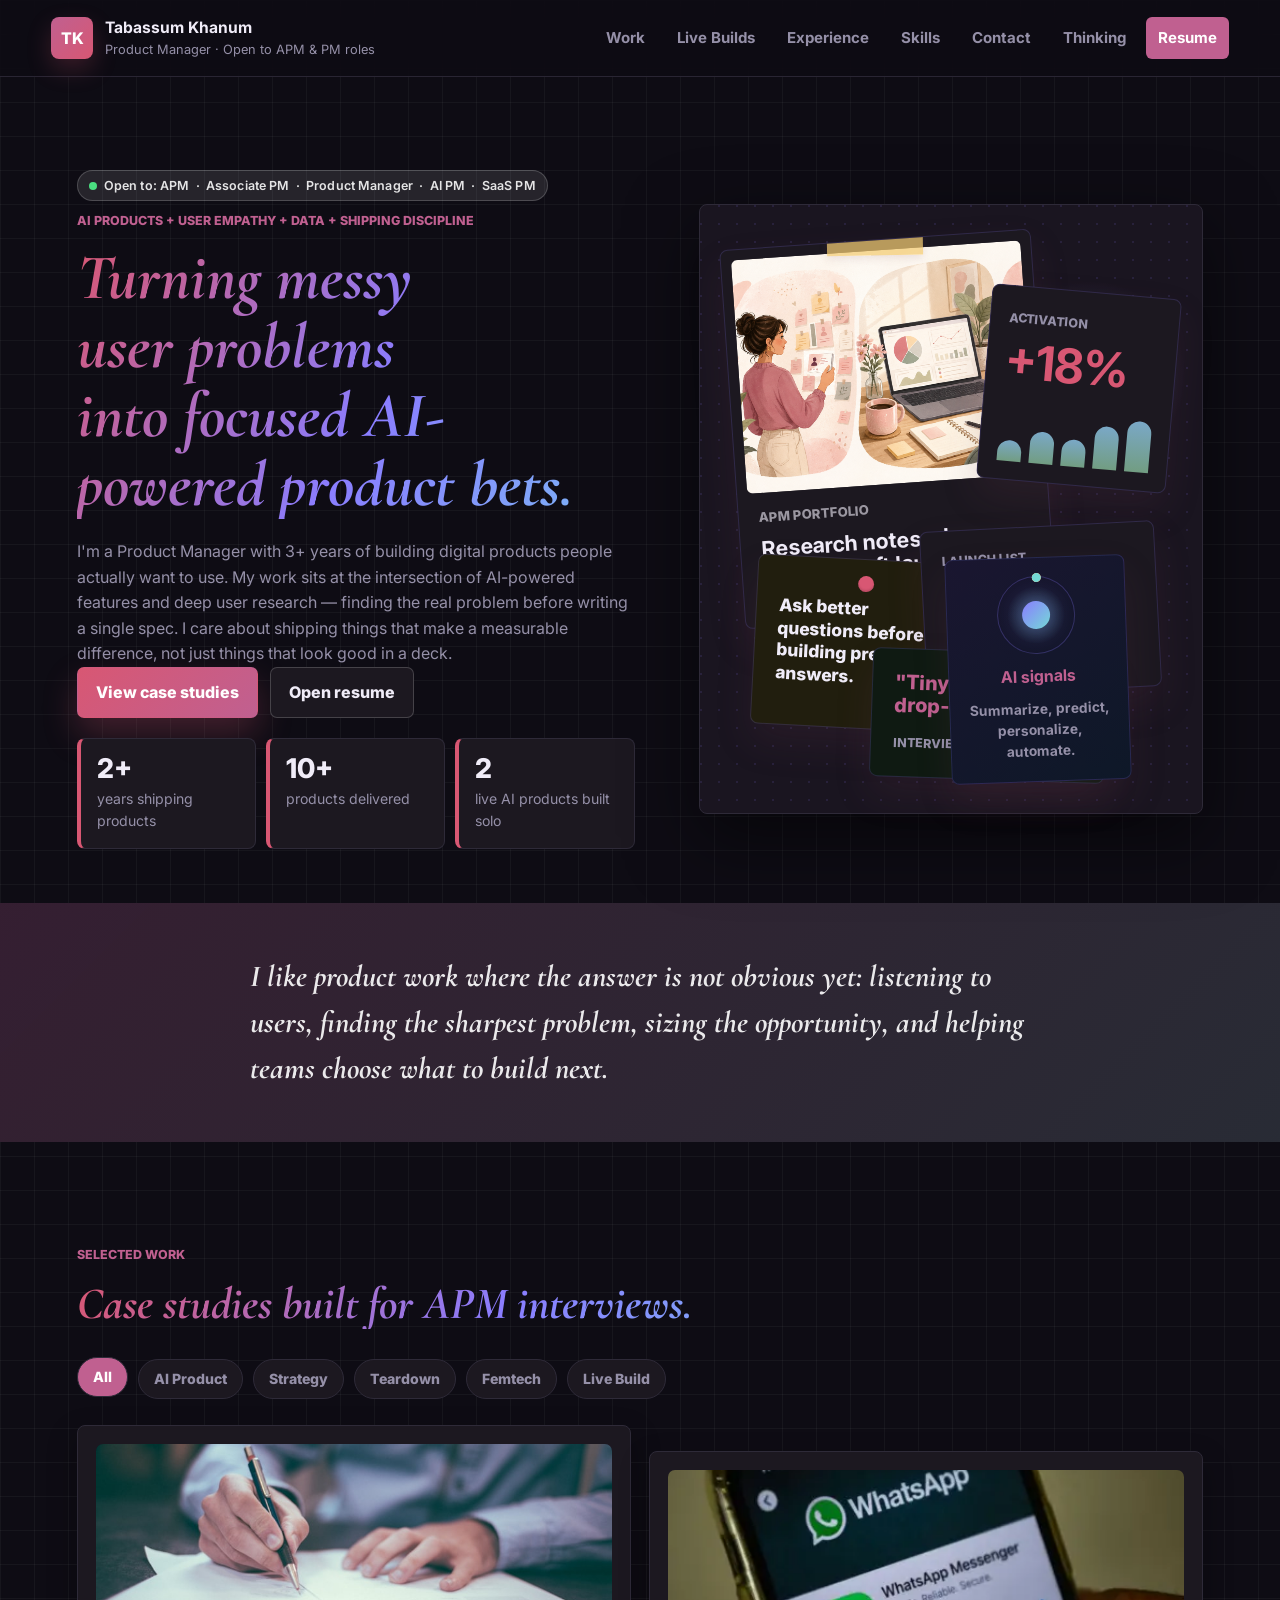
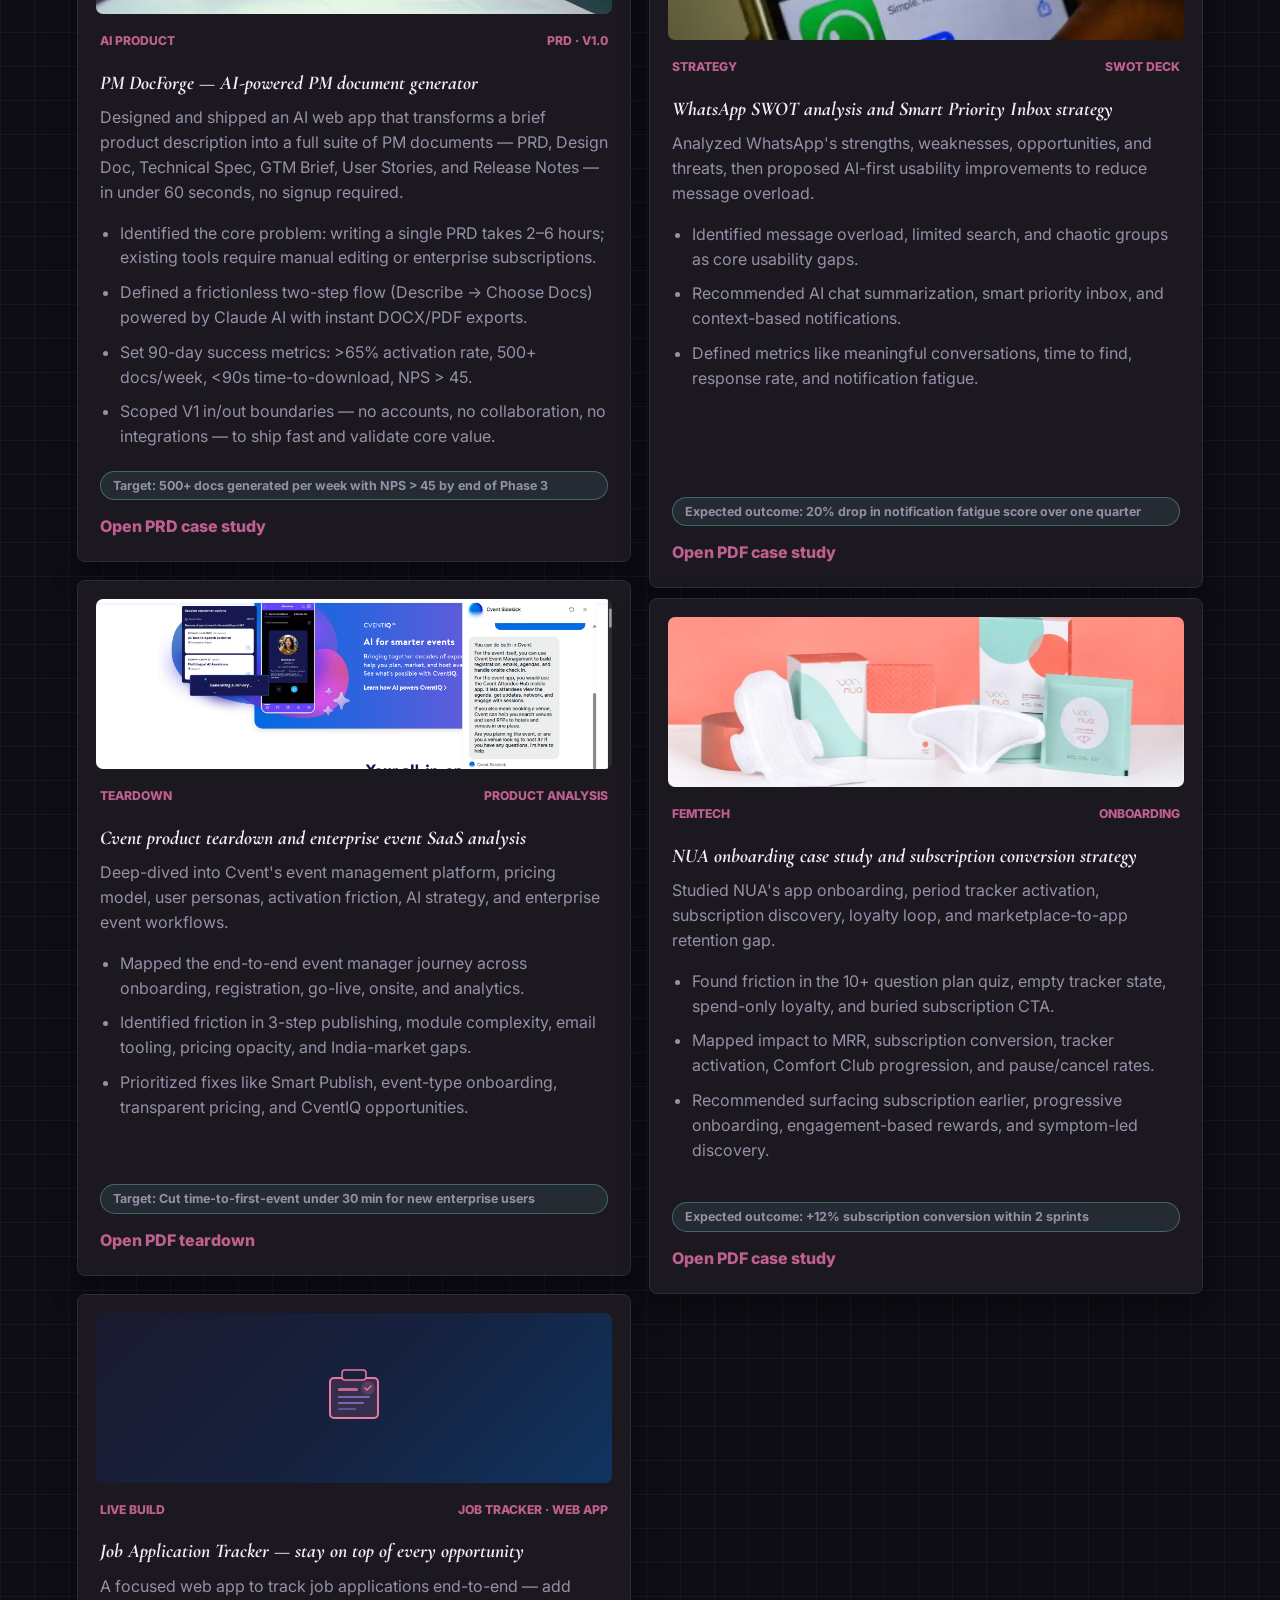
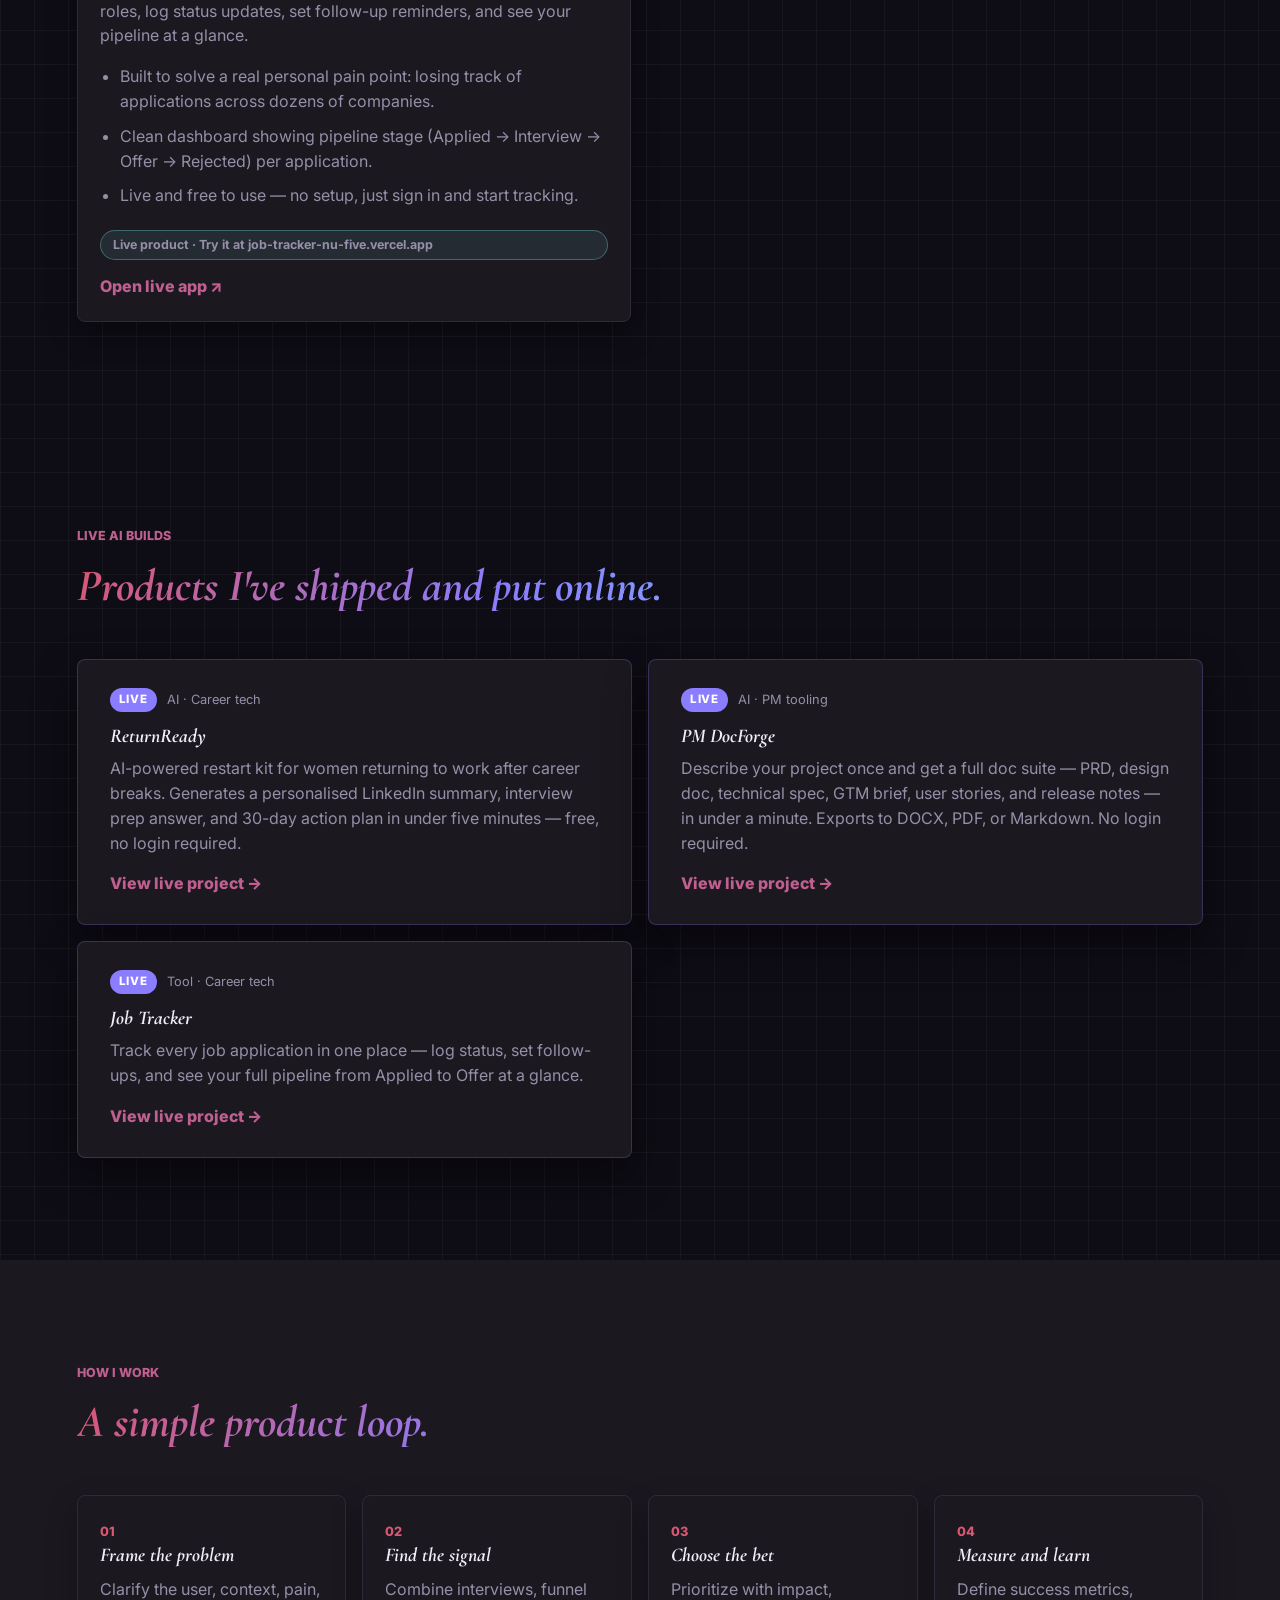
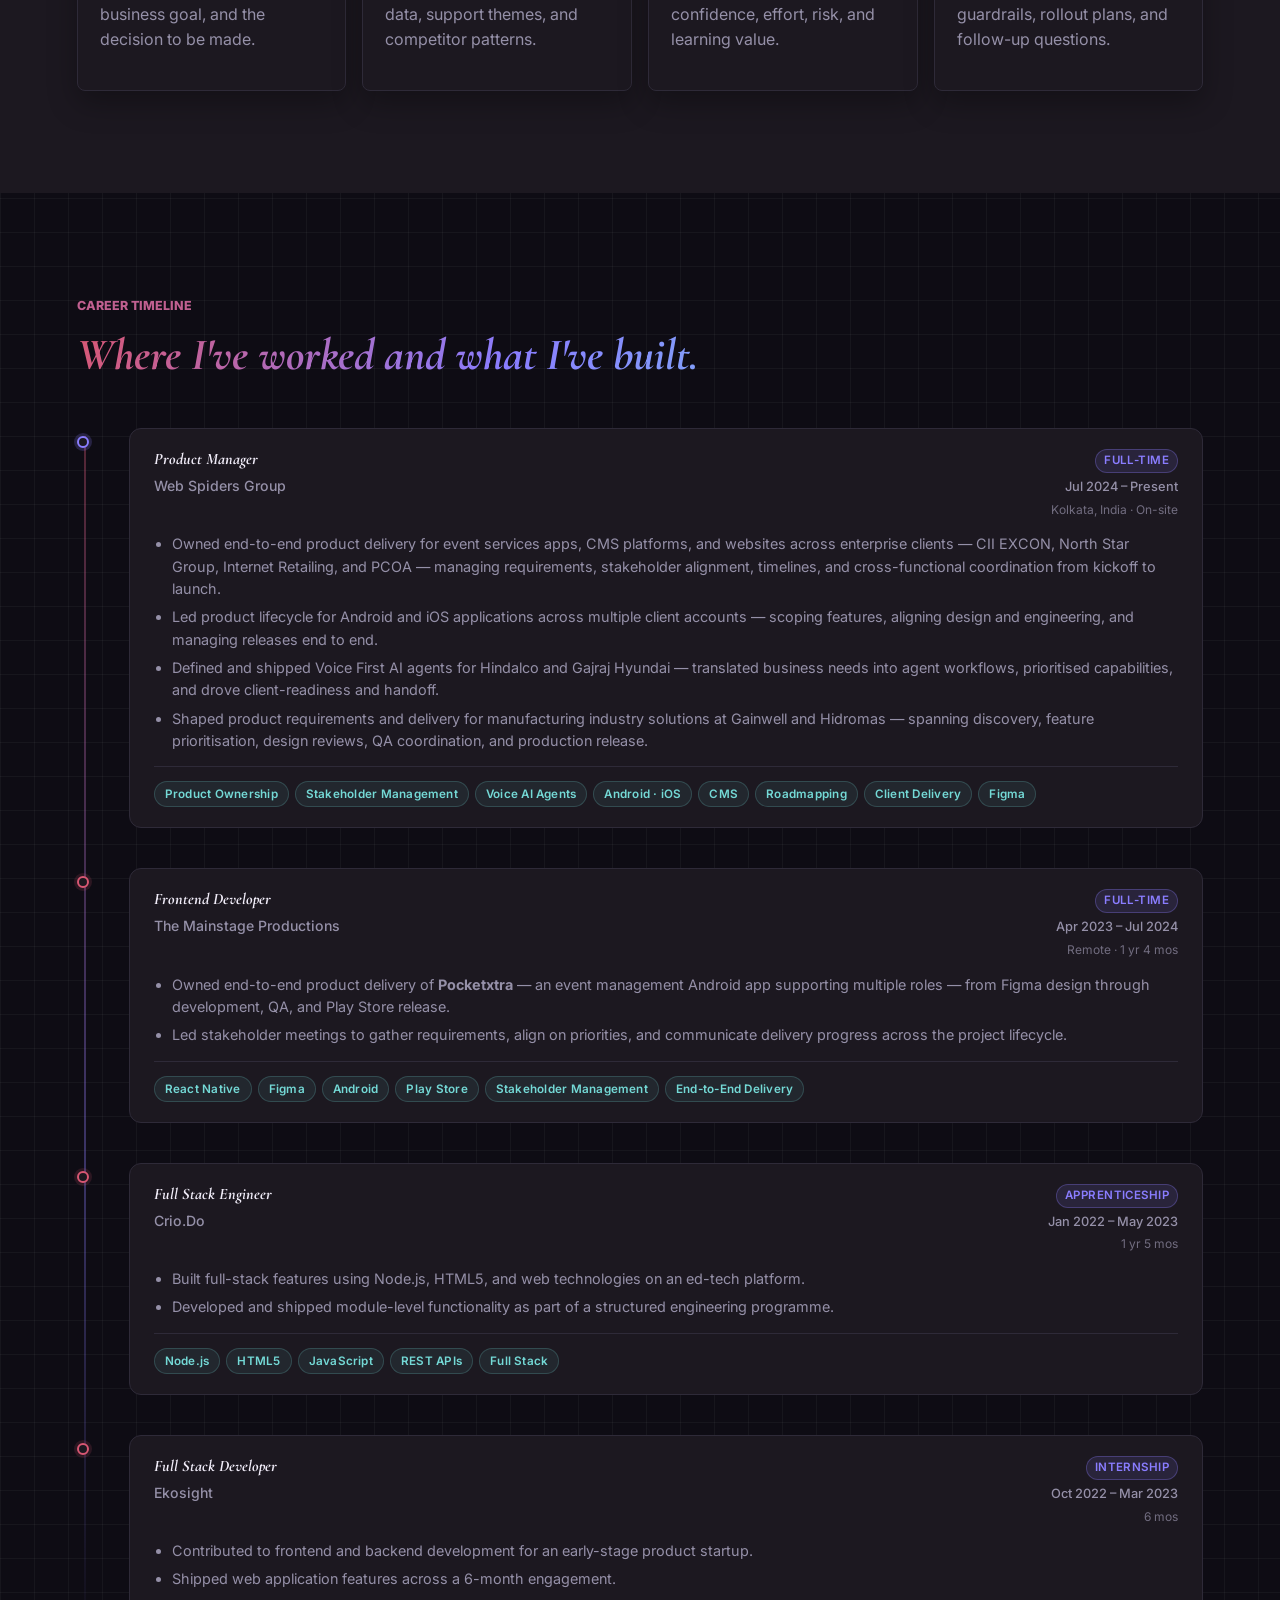
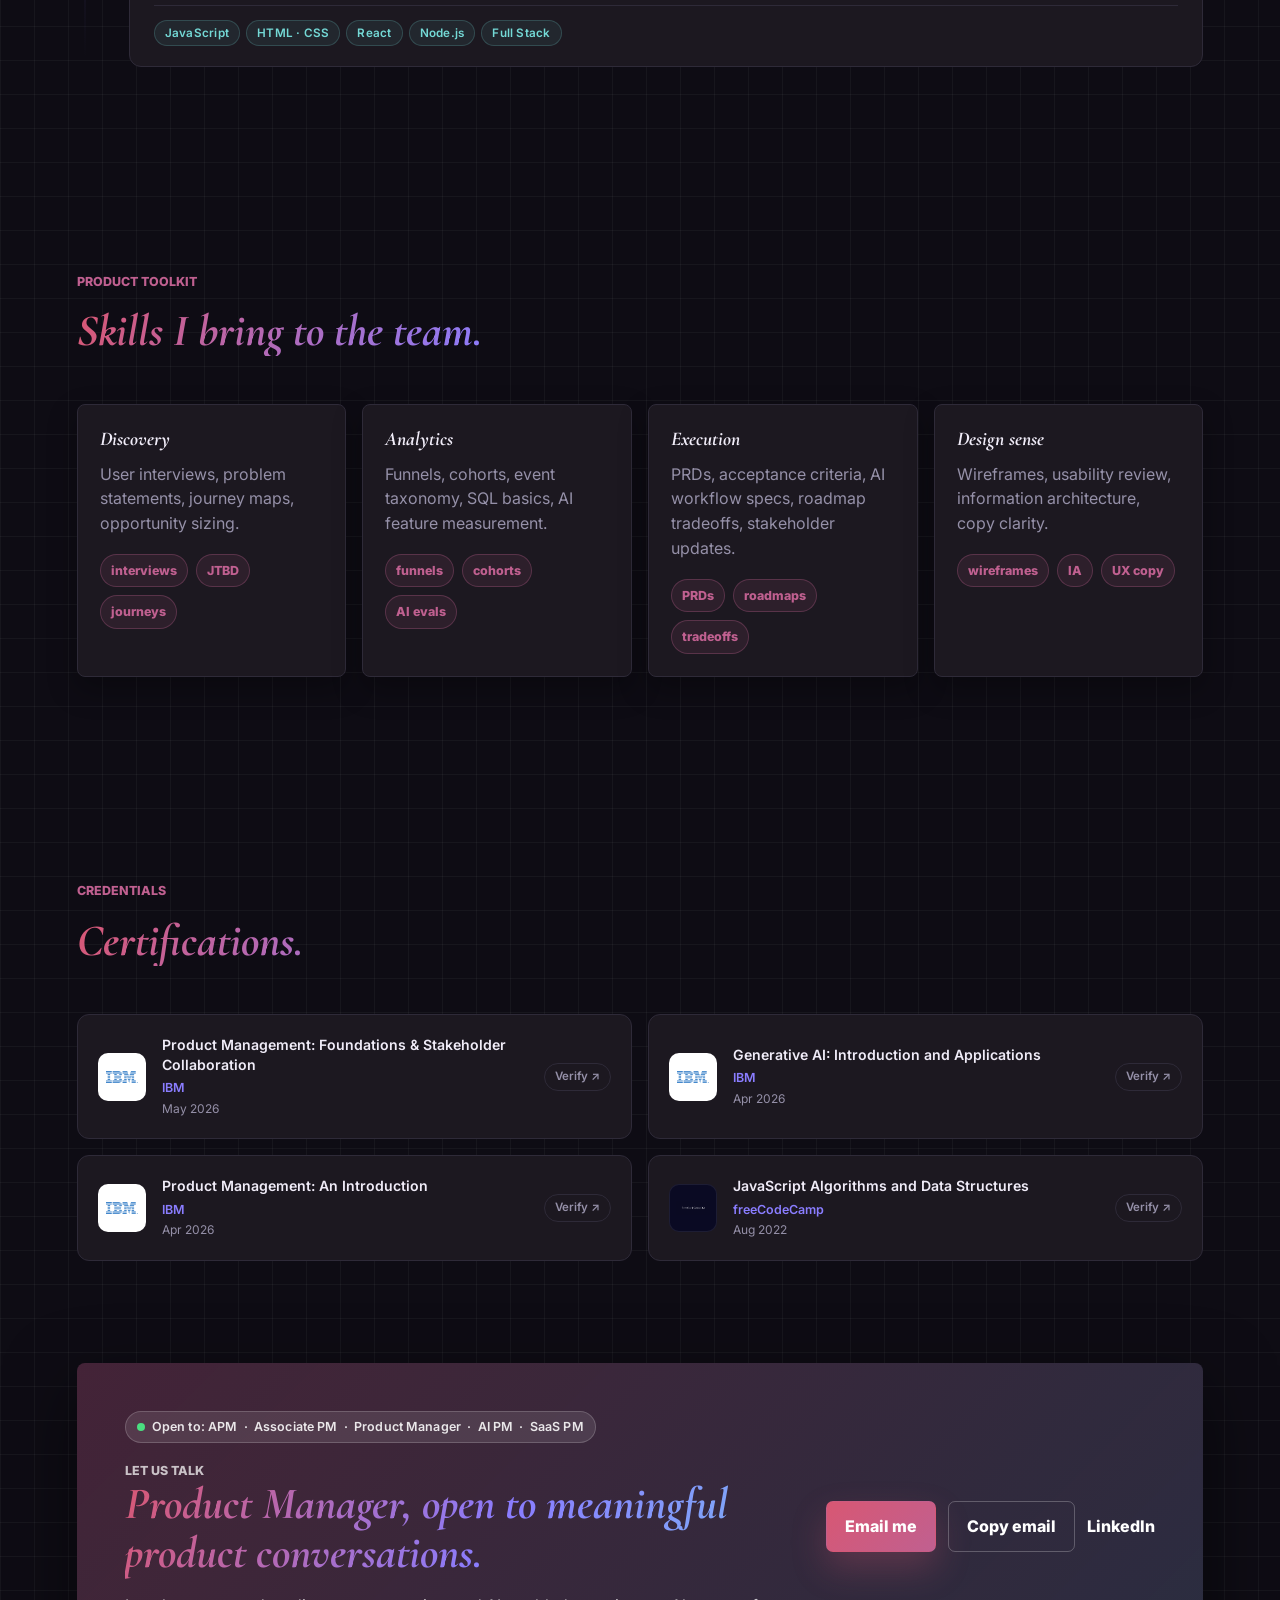
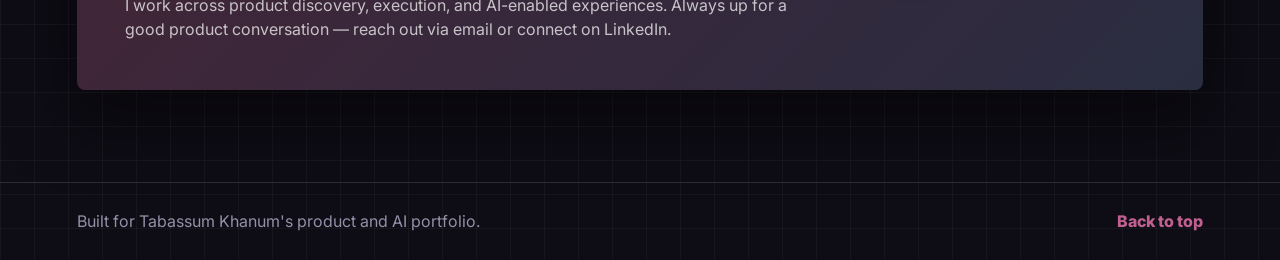
==== commit 6a6e84e8: "Update stat to 2+ years; add Root Cause Analysis (RCA) to resume skills Co-Authored-By: Claude Sonne" ====
--- a/index.html
+++ b/index.html
@@ -70,7 +70,7 @@
           </div>
           <dl class="hero-stats">
             <div>
-              <dt>3+</dt>
+              <dt>2+</dt>
               <dd>years shipping products</dd>
             </div>
             <div>
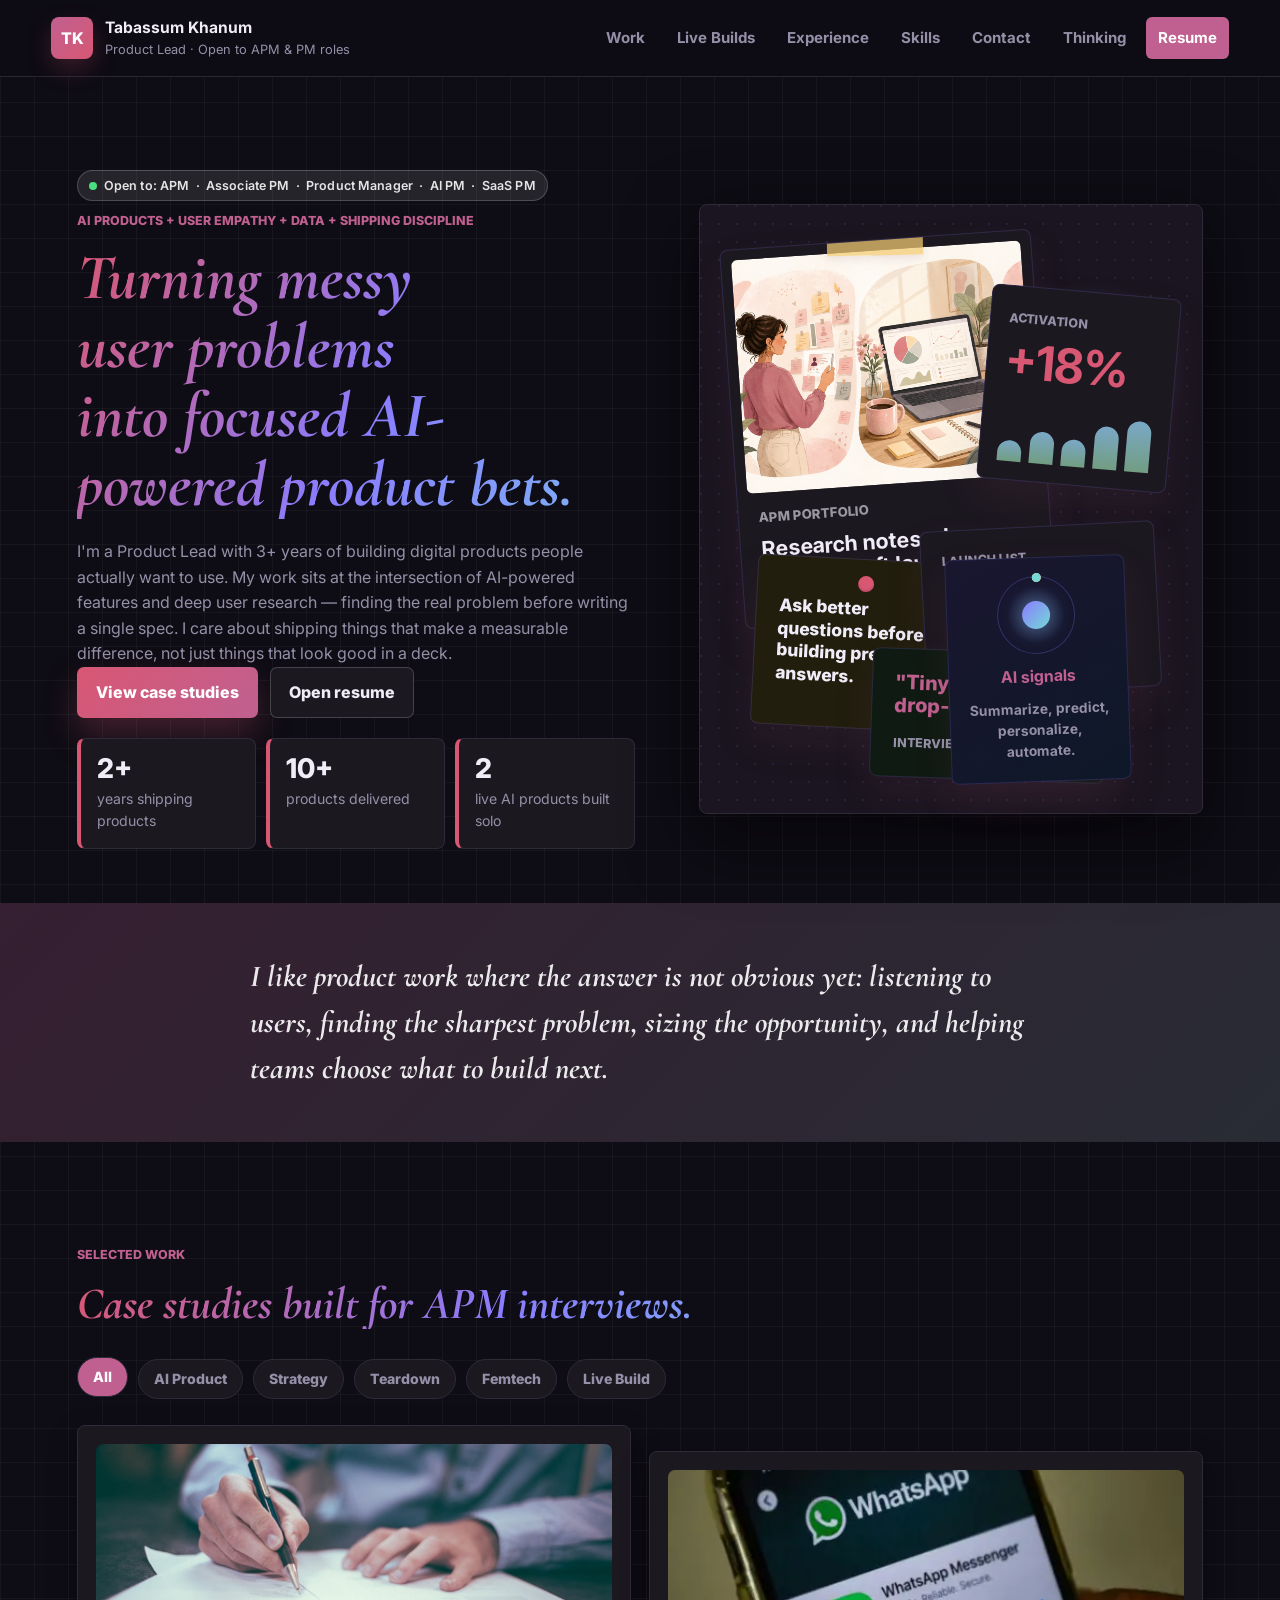
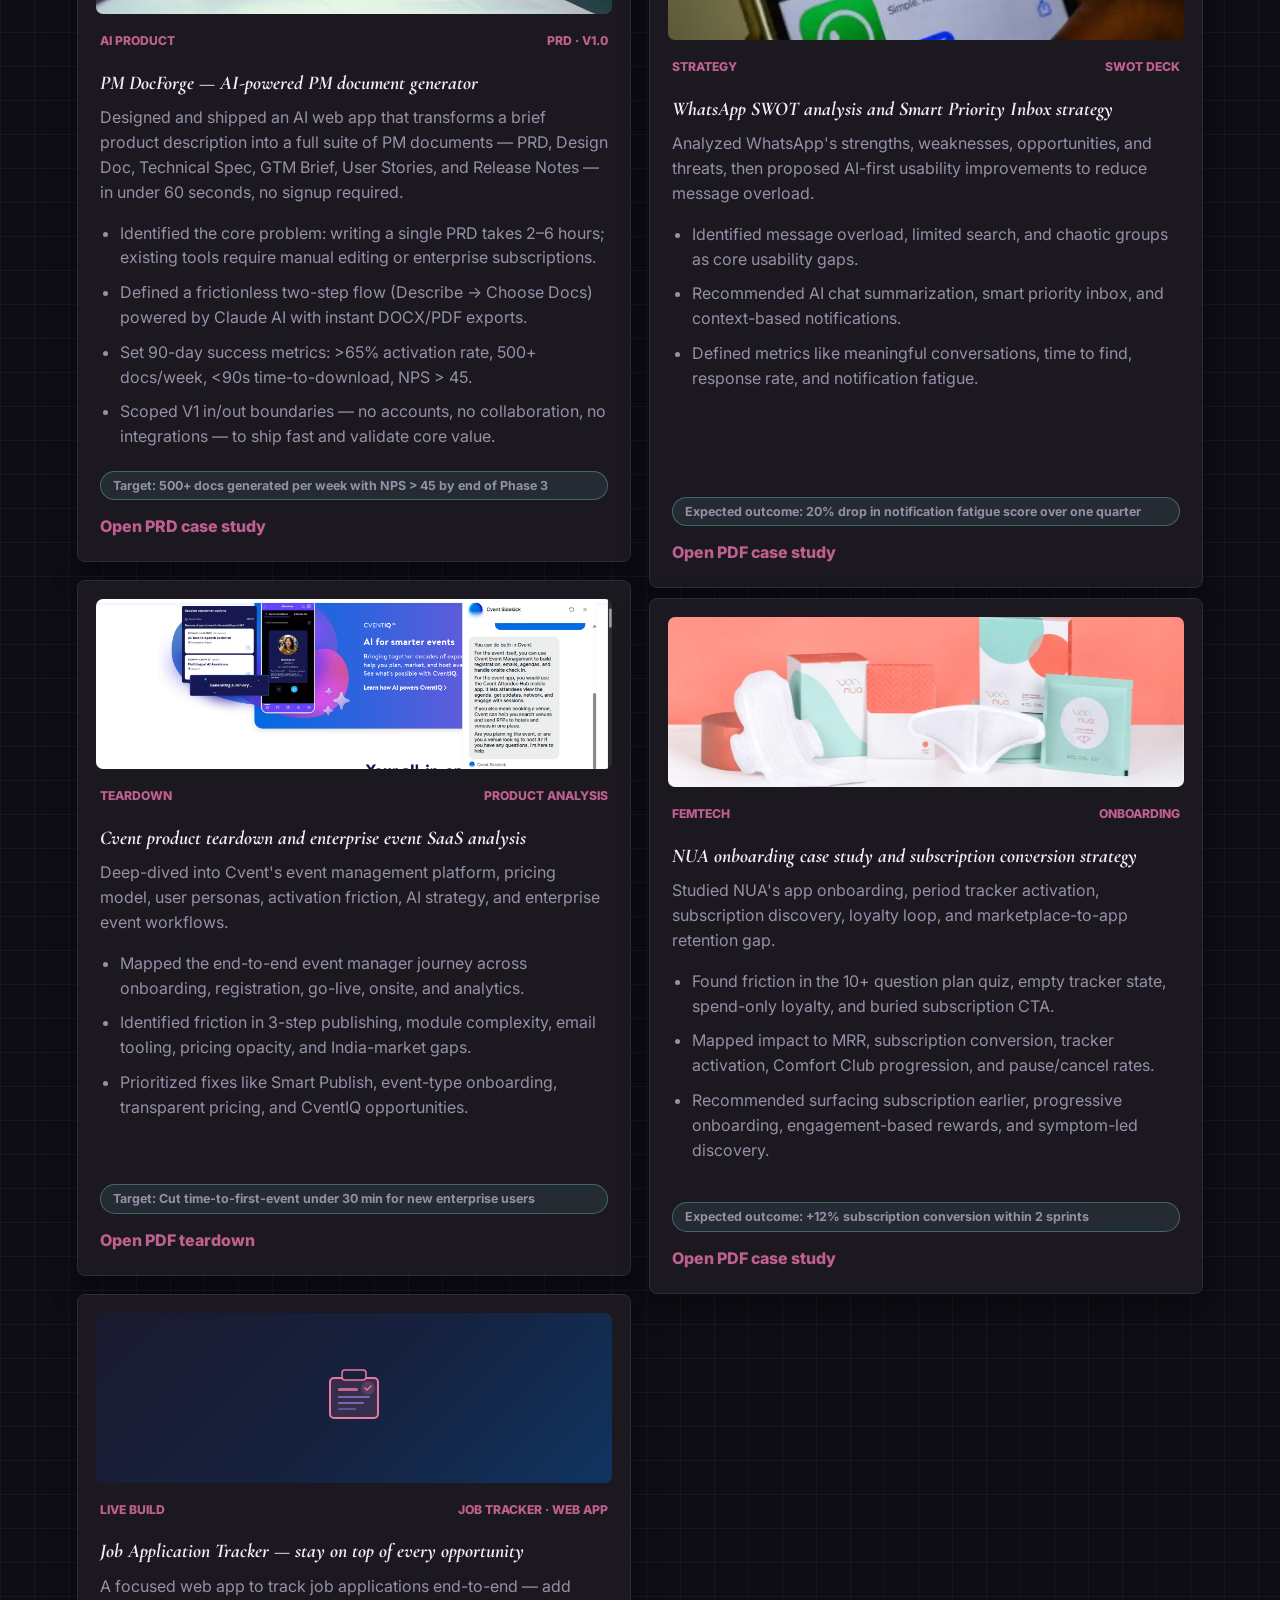
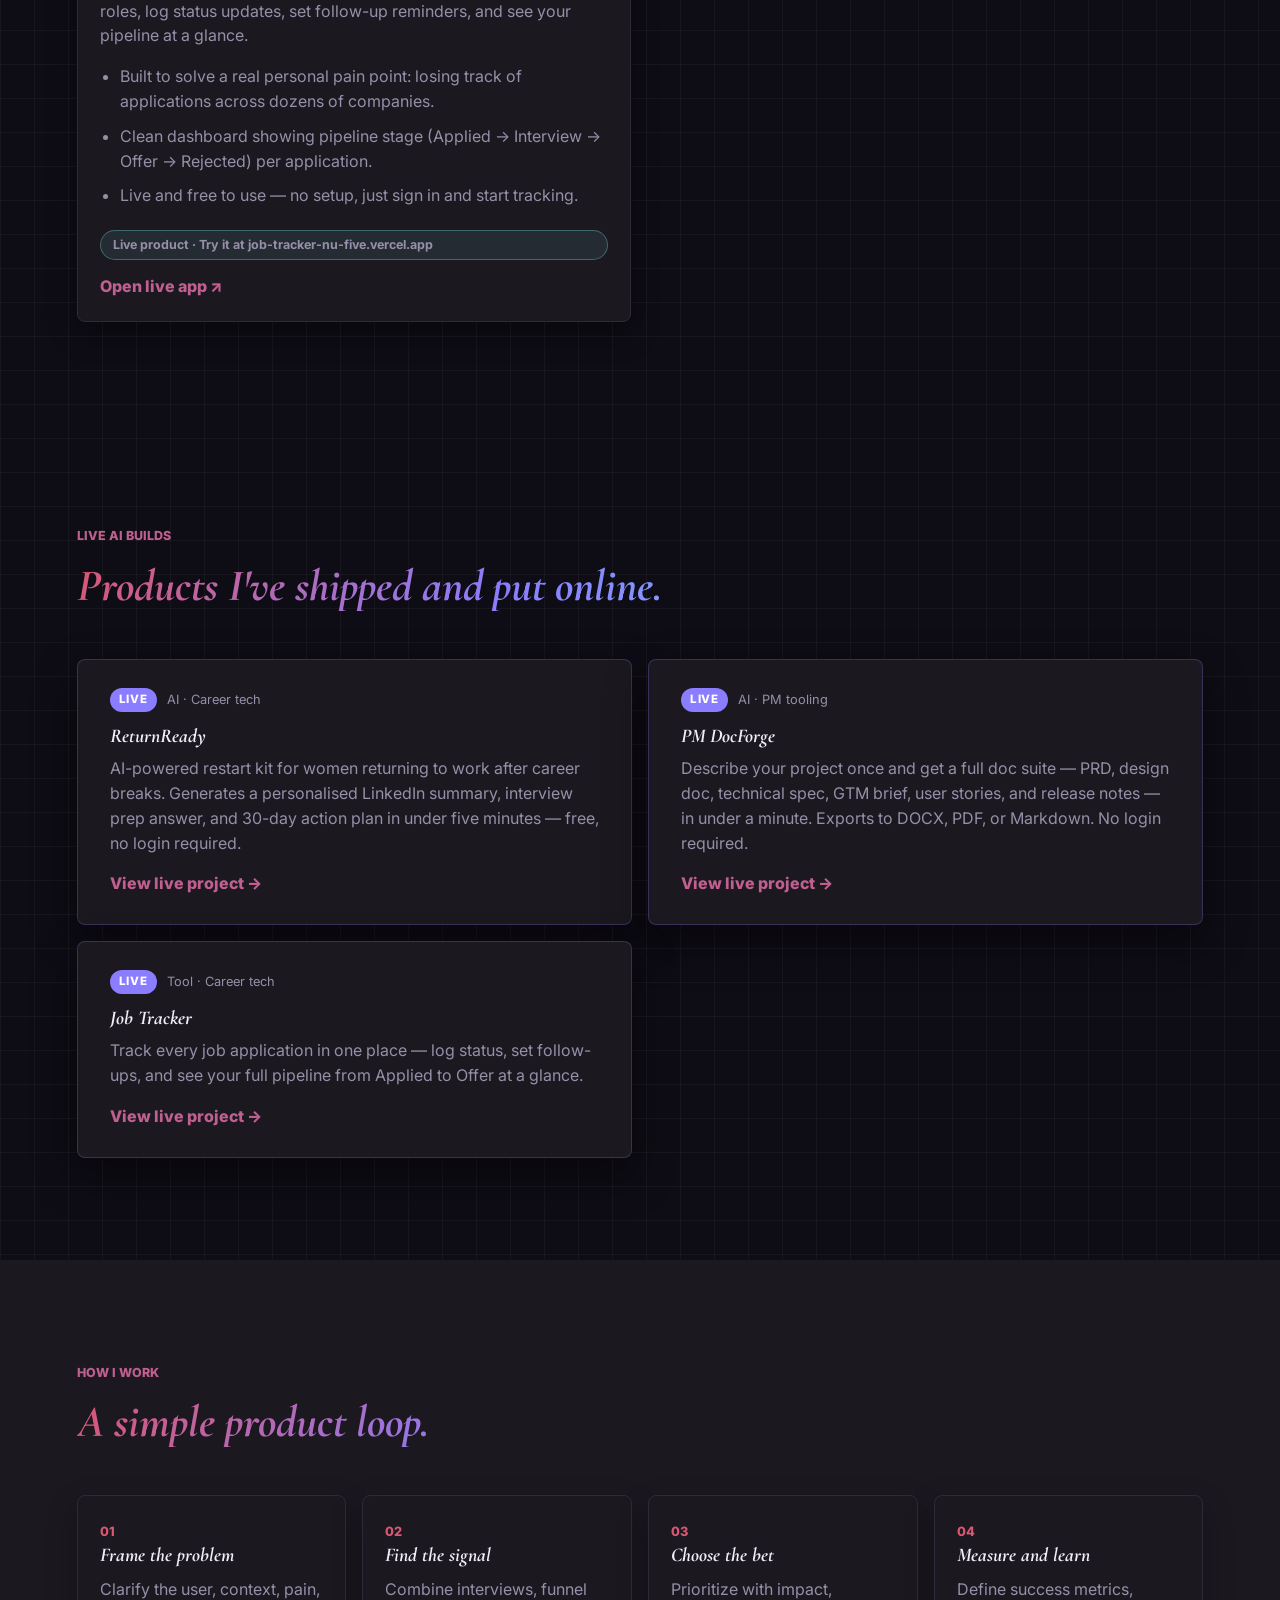
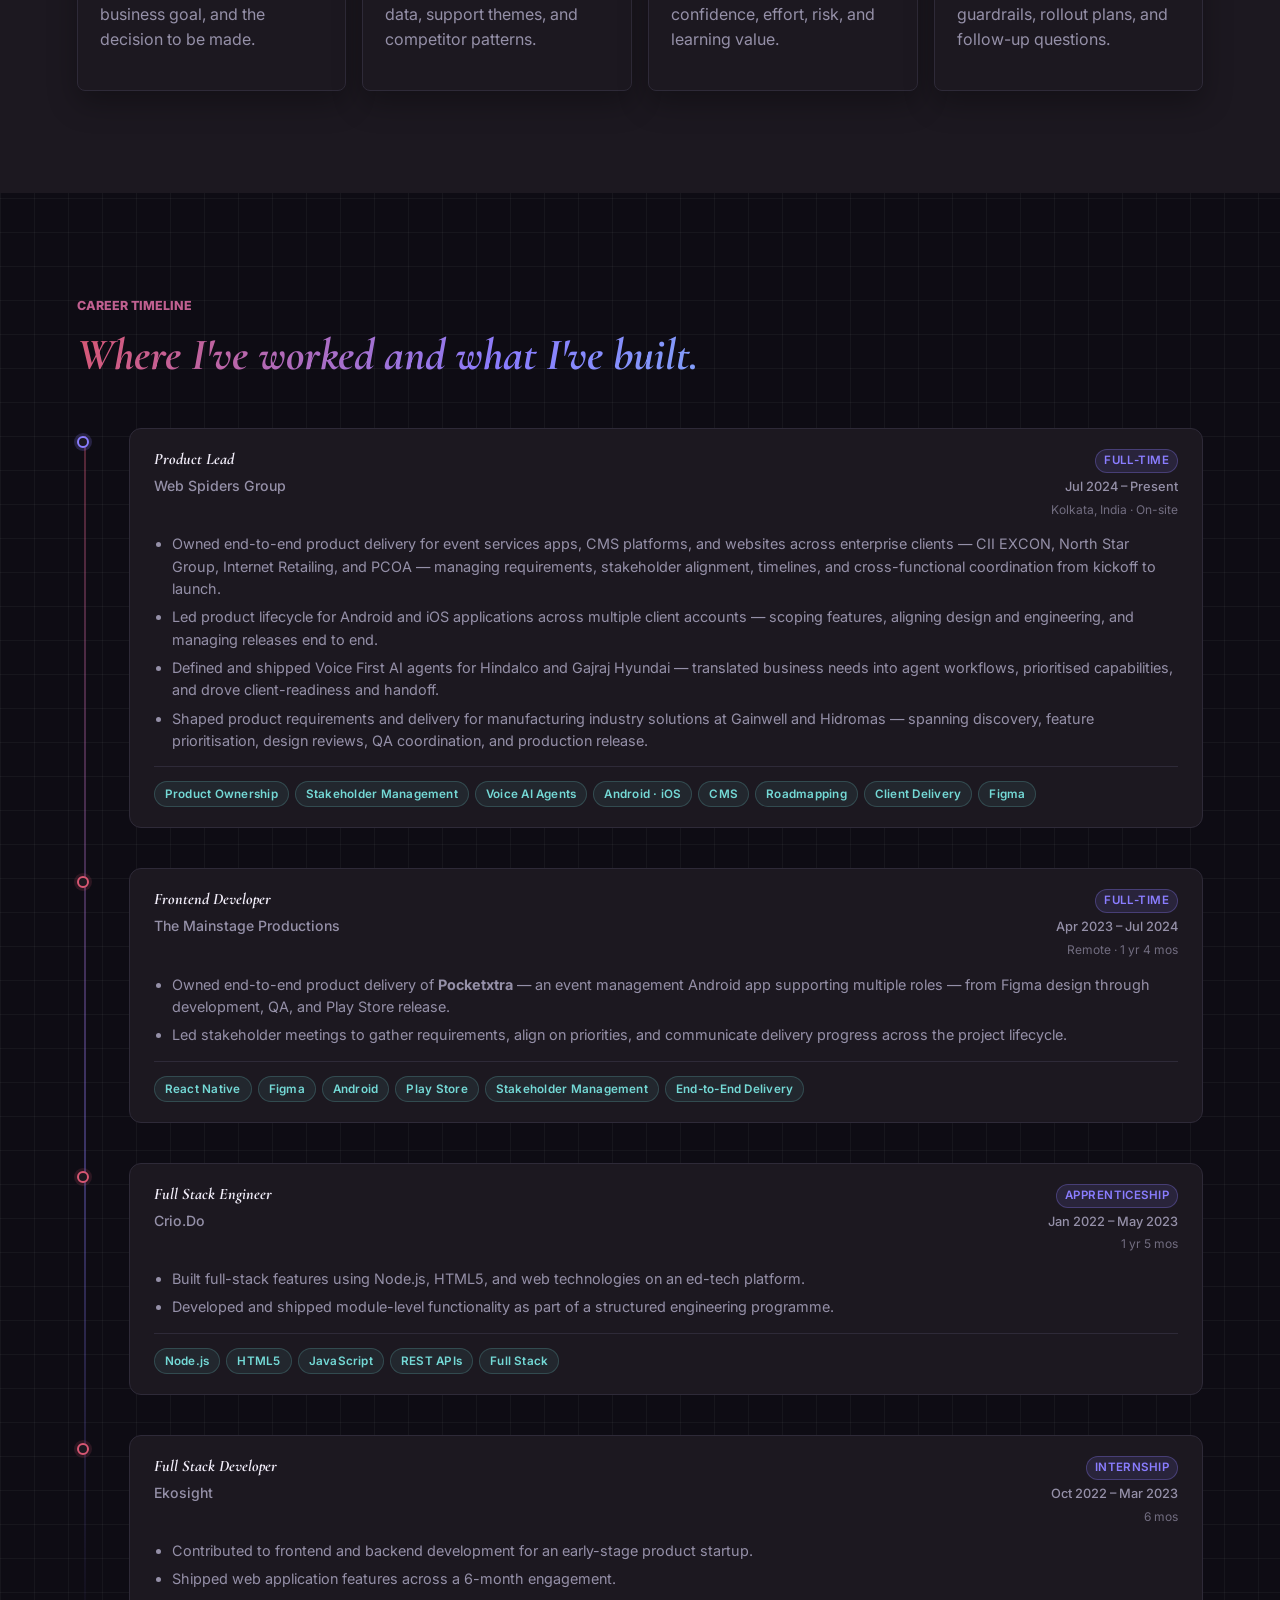
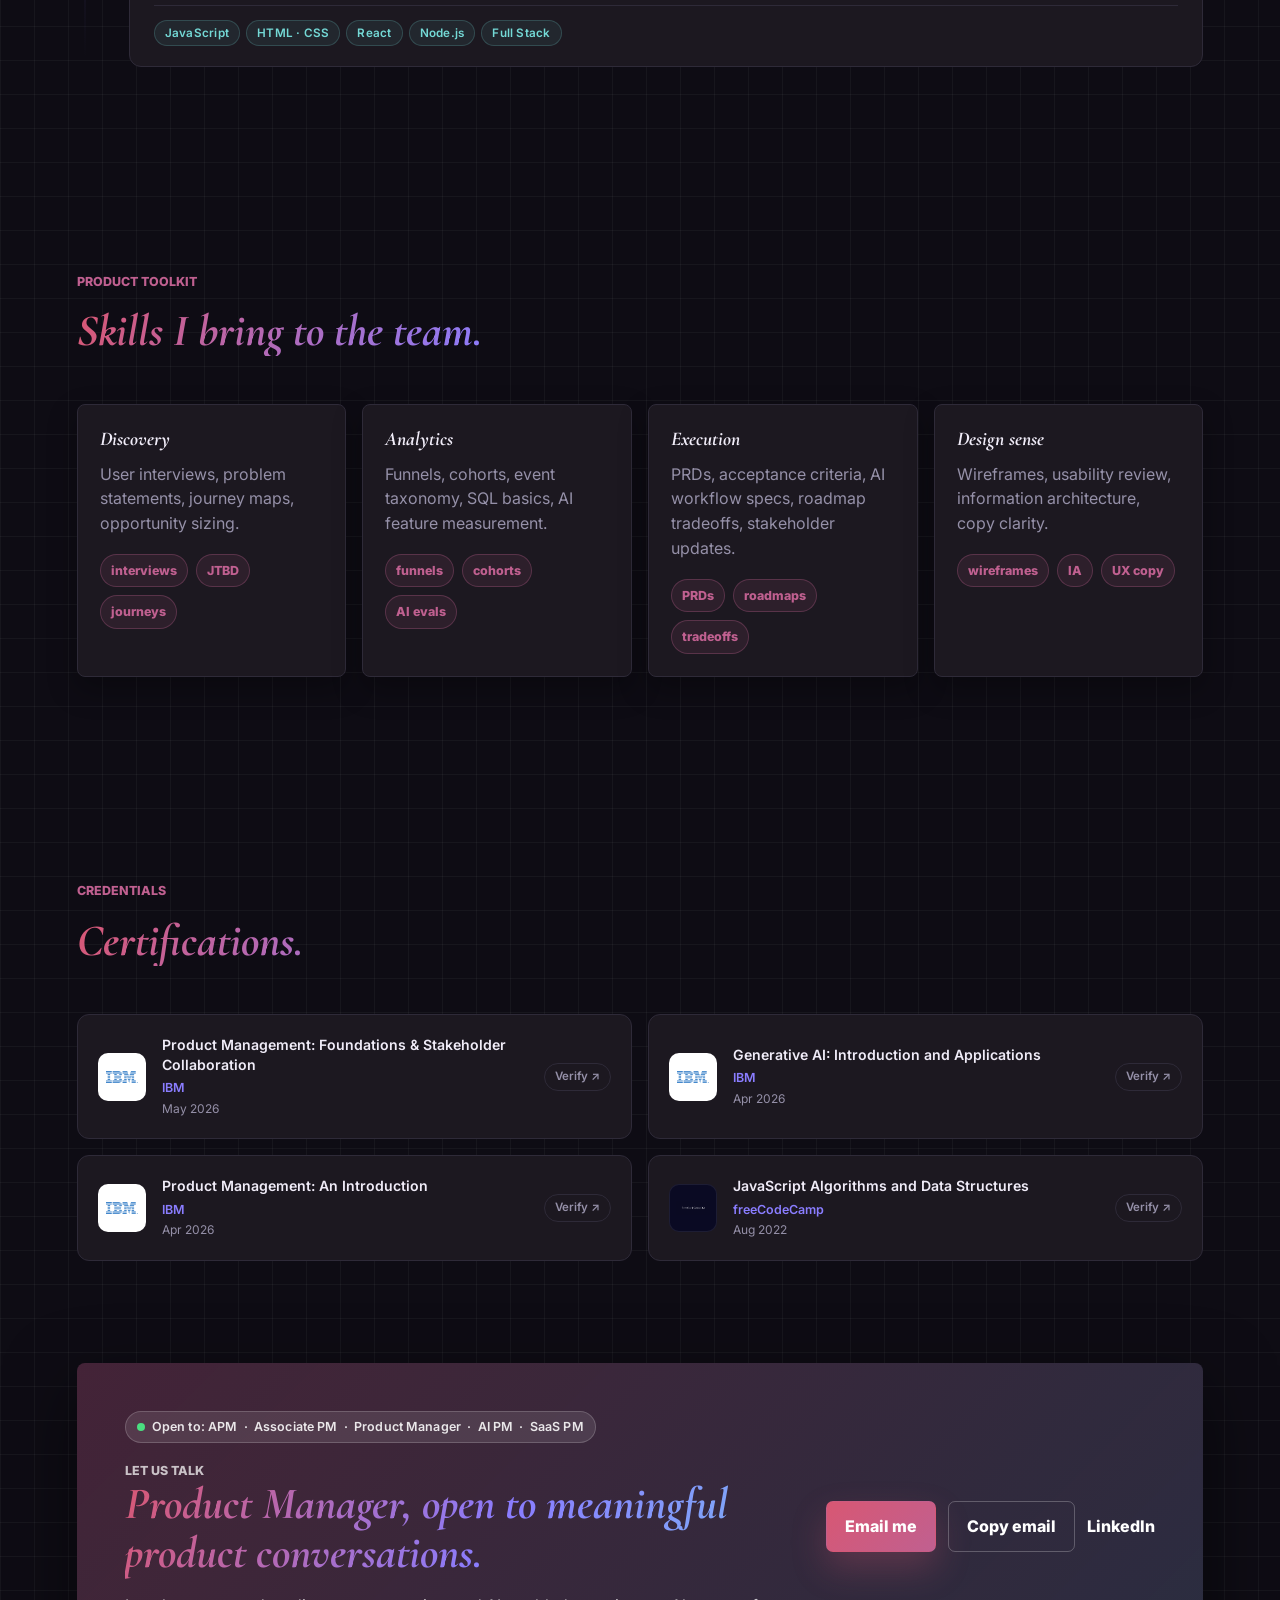
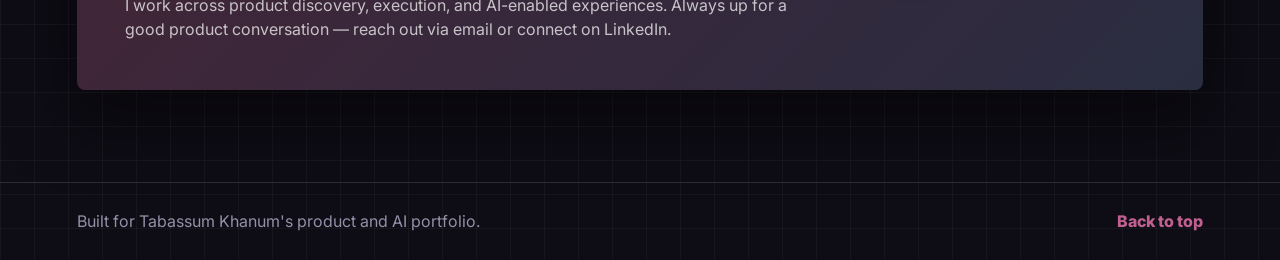
==== commit d547fc46: "Update role titles to Product Lead across resume and portfolio Co-Authored-By: Claude Sonnet 4.6 <no" ====
--- a/index.html
+++ b/index.html
@@ -26,7 +26,7 @@
         <span class="brand-mark">TK</span>
         <span class="brand-copy">
           <strong>Tabassum Khanum</strong>
-          <span>Product Manager · Open to APM &amp; PM roles</span>
+          <span>Product Lead · Open to APM &amp; PM roles</span>
         </span>
       </a>
 
@@ -57,7 +57,7 @@
           <h1>Turning messy user problems into focused AI-powered product bets.</h1>
           <div class="hero-about">
             <p class="hero-bio">
-              I'm a Product Manager with 3+ years of building digital
+              I'm a Product Lead with 3+ years of building digital
               products people actually want to use. My work sits at the intersection of
               AI-powered features and deep user research — finding the real problem before
               writing a single spec. I care about shipping things that make a measurable
@@ -386,7 +386,7 @@
             <div class="exp-body">
               <div class="exp-header">
                 <div>
-                  <h3>Product Manager</h3>
+                  <h3>Product Lead</h3>
                   <span class="exp-company">Web Spiders Group</span>
                 </div>
                 <div class="exp-meta">
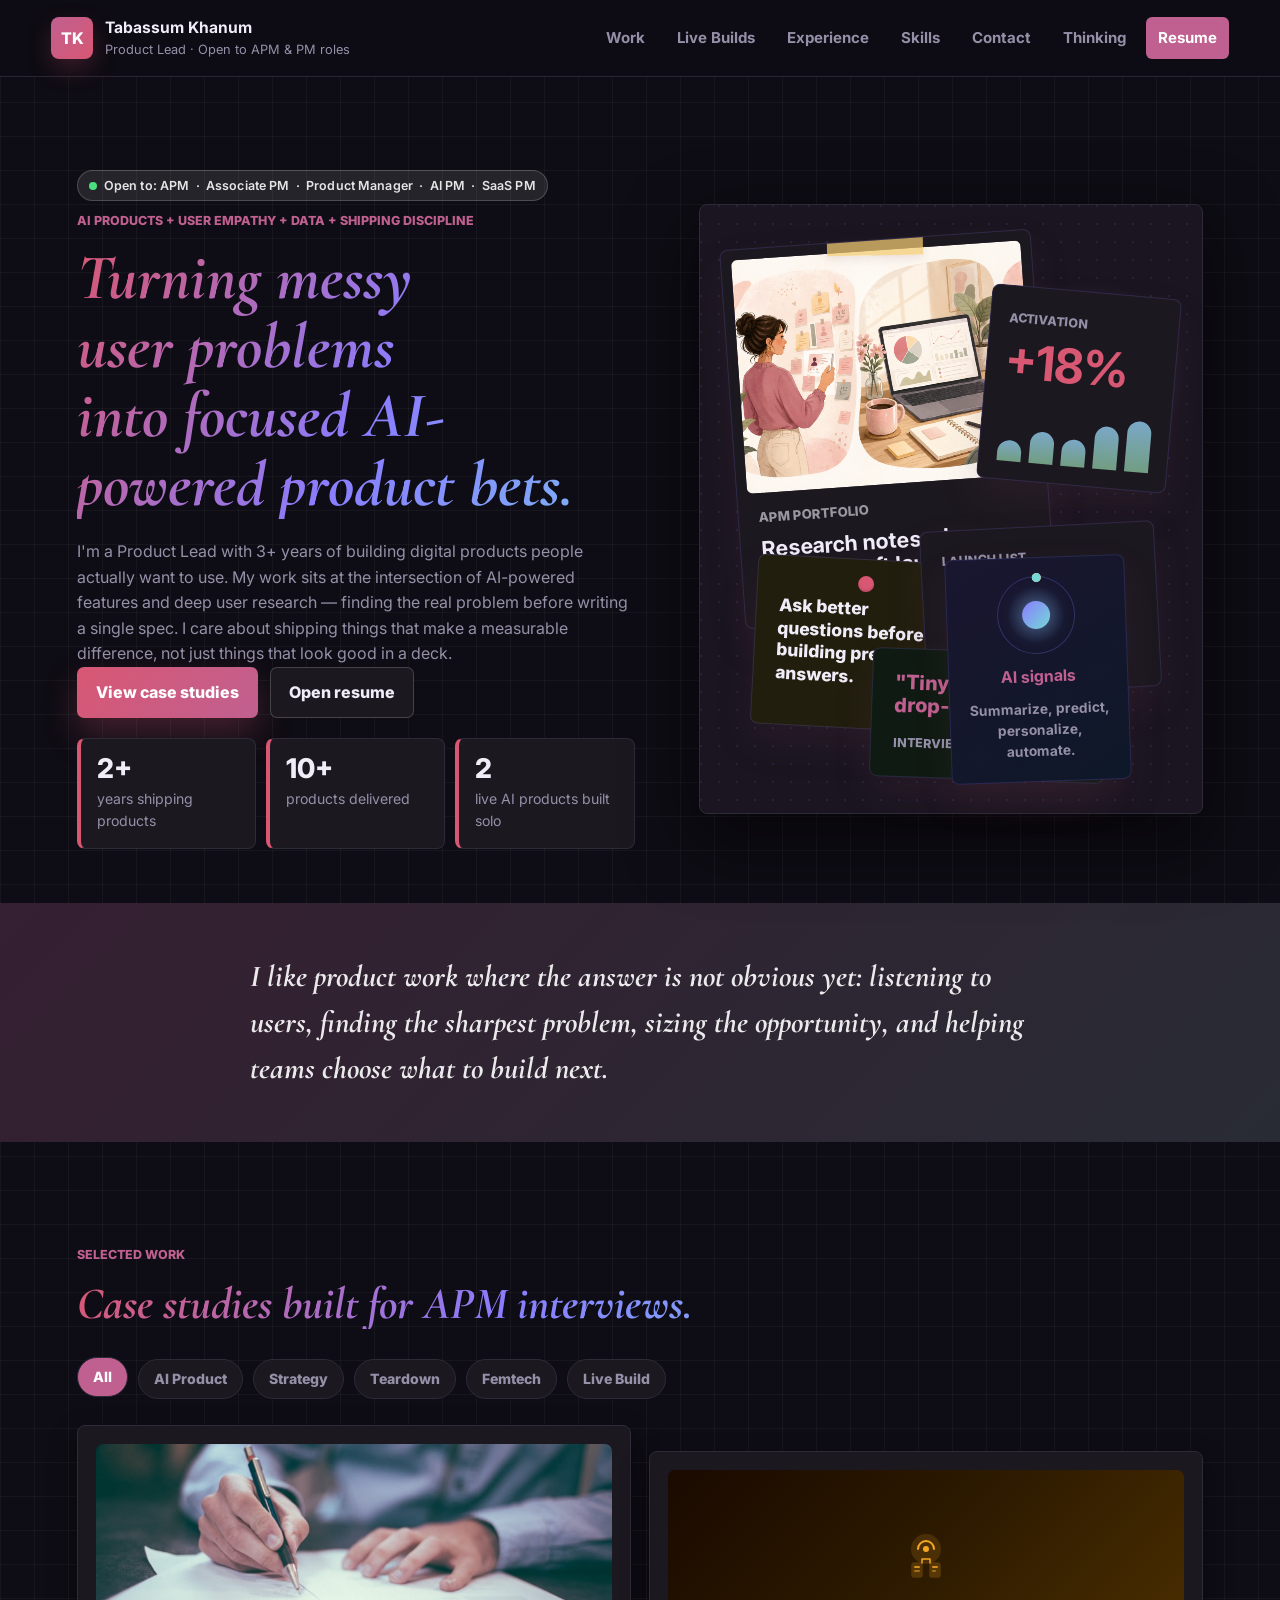
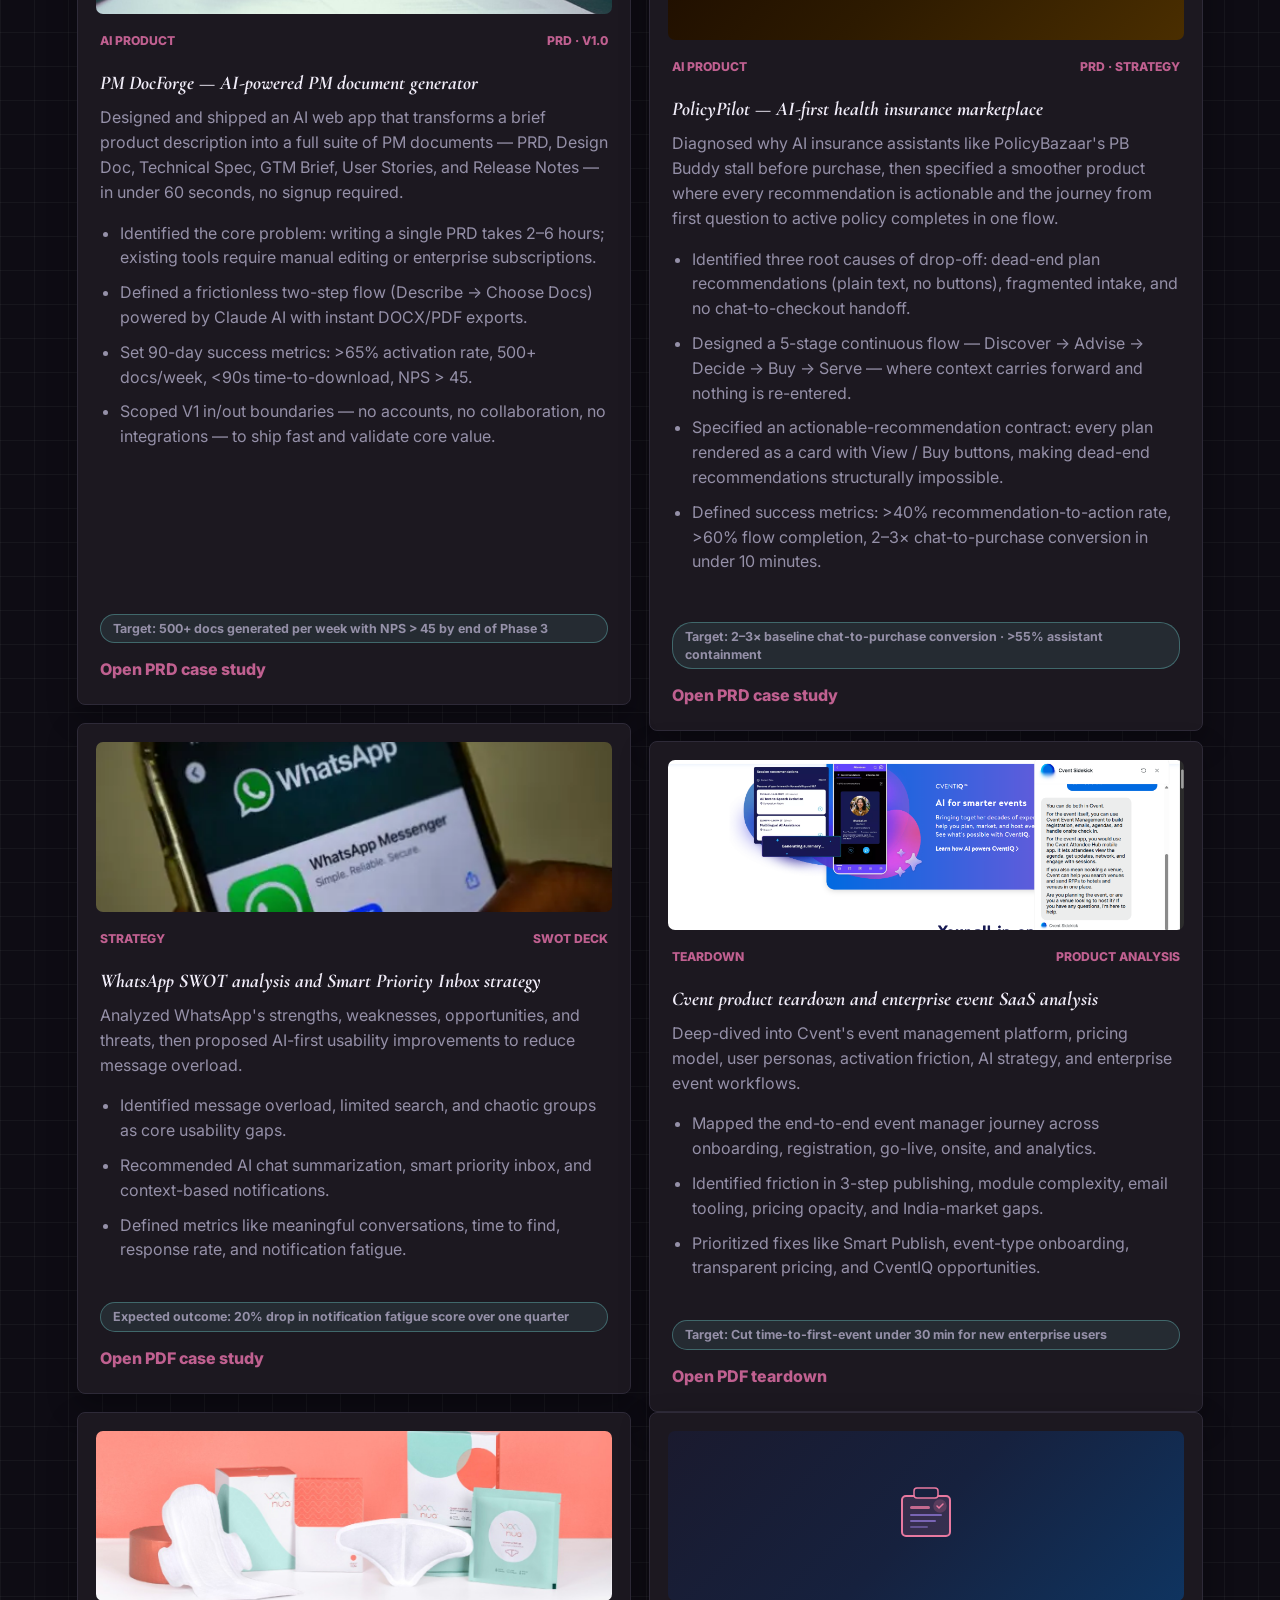
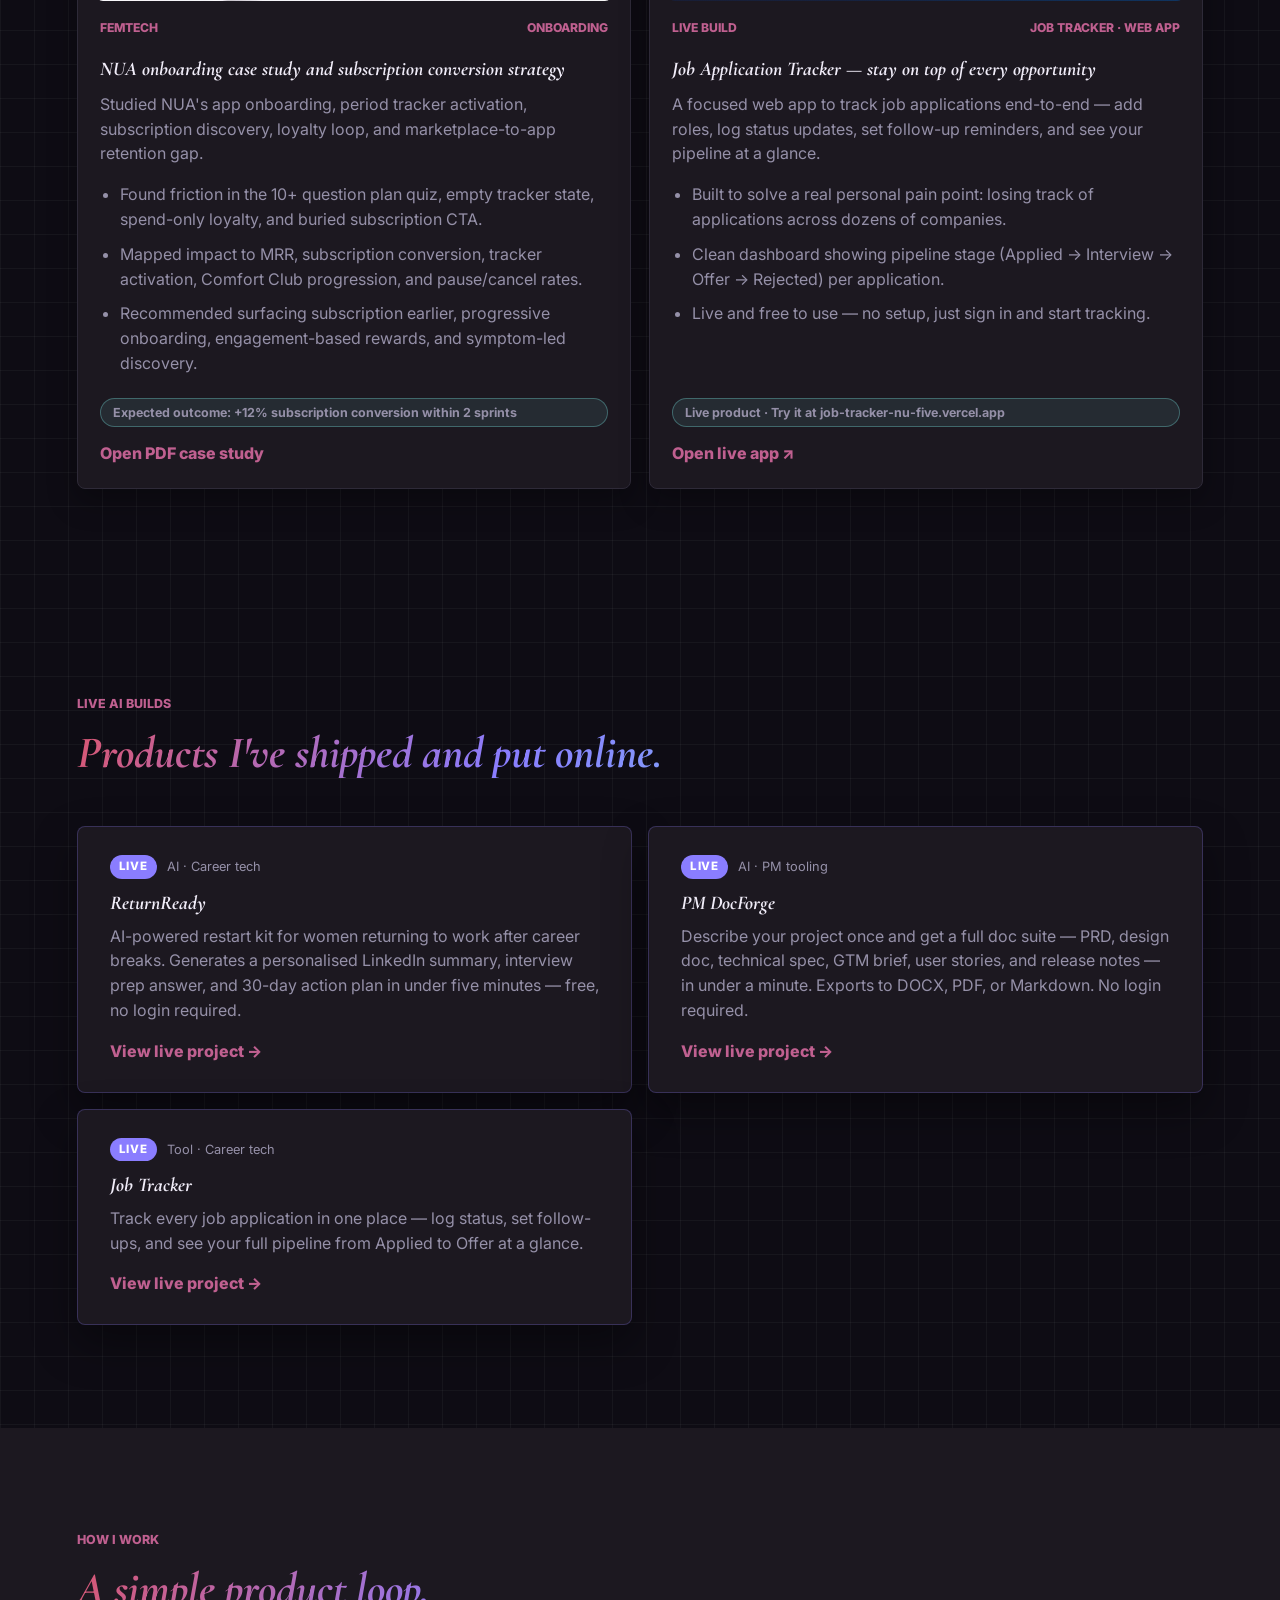
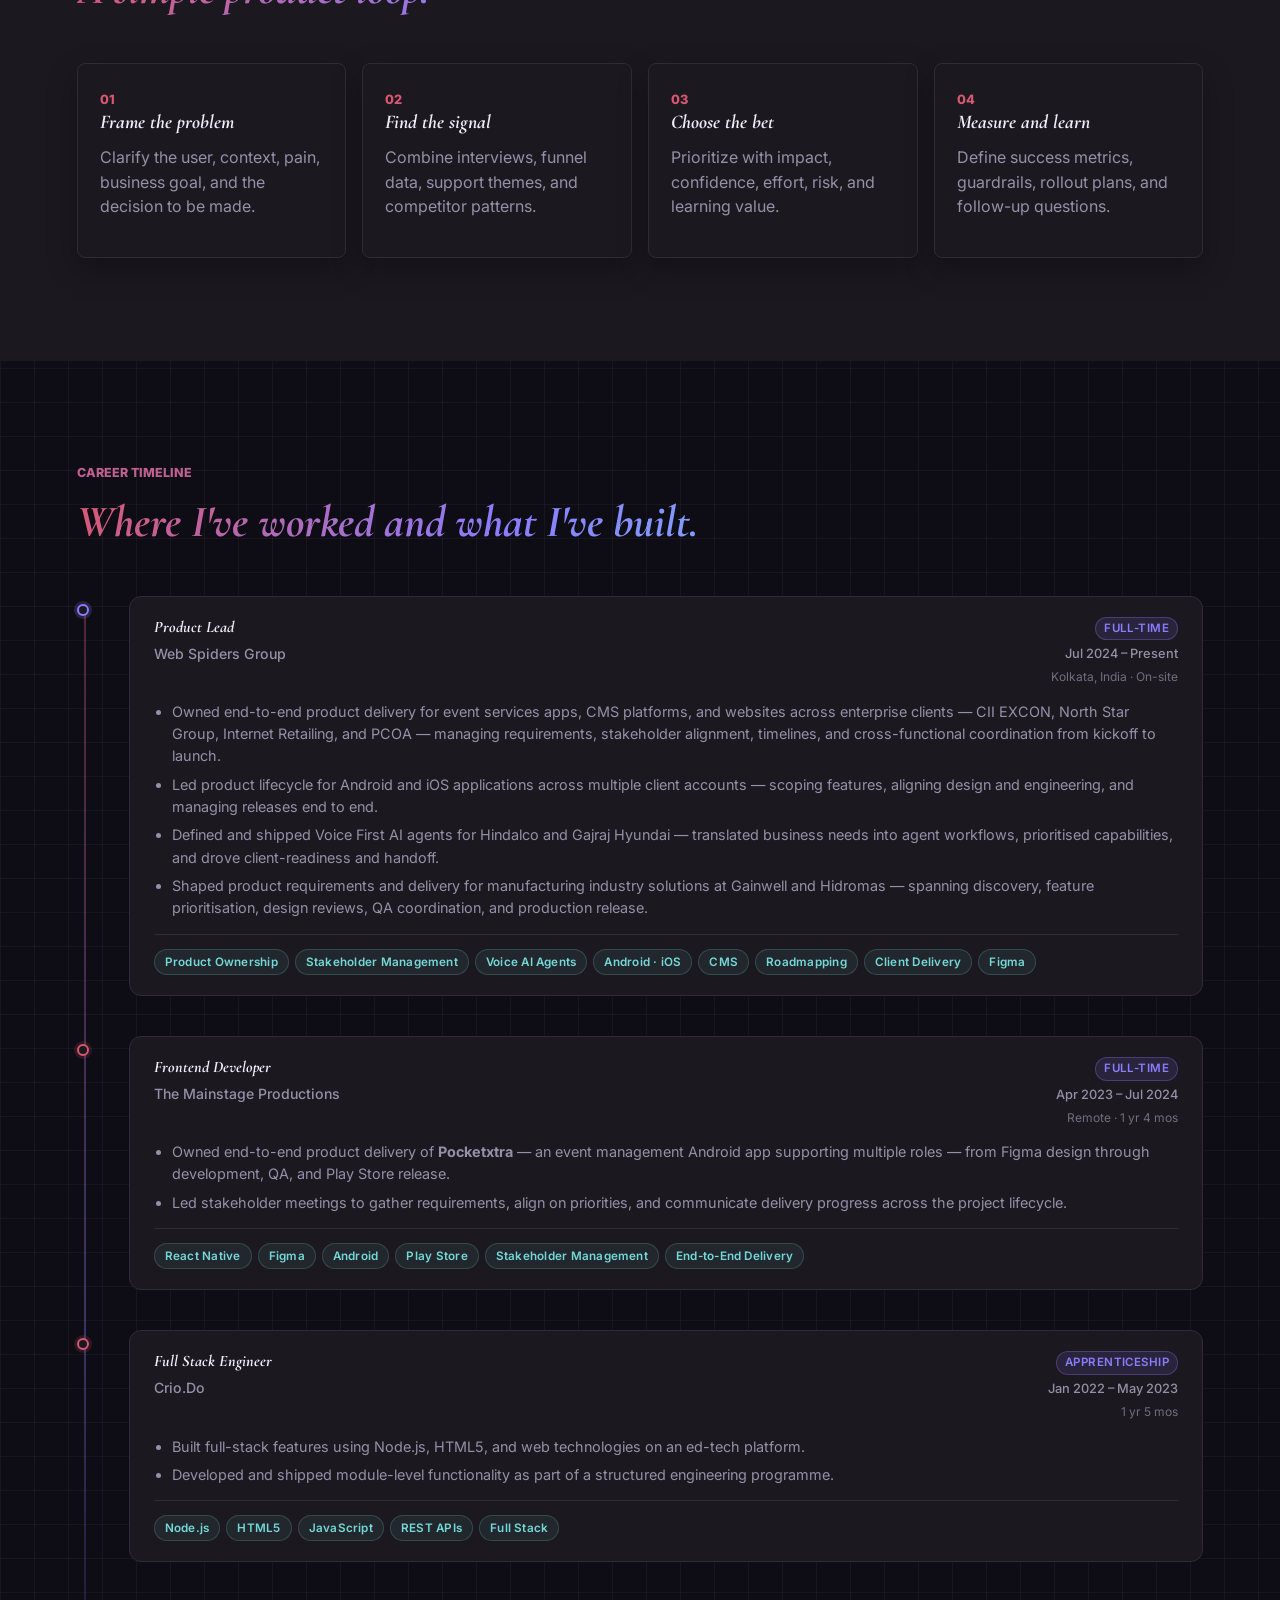
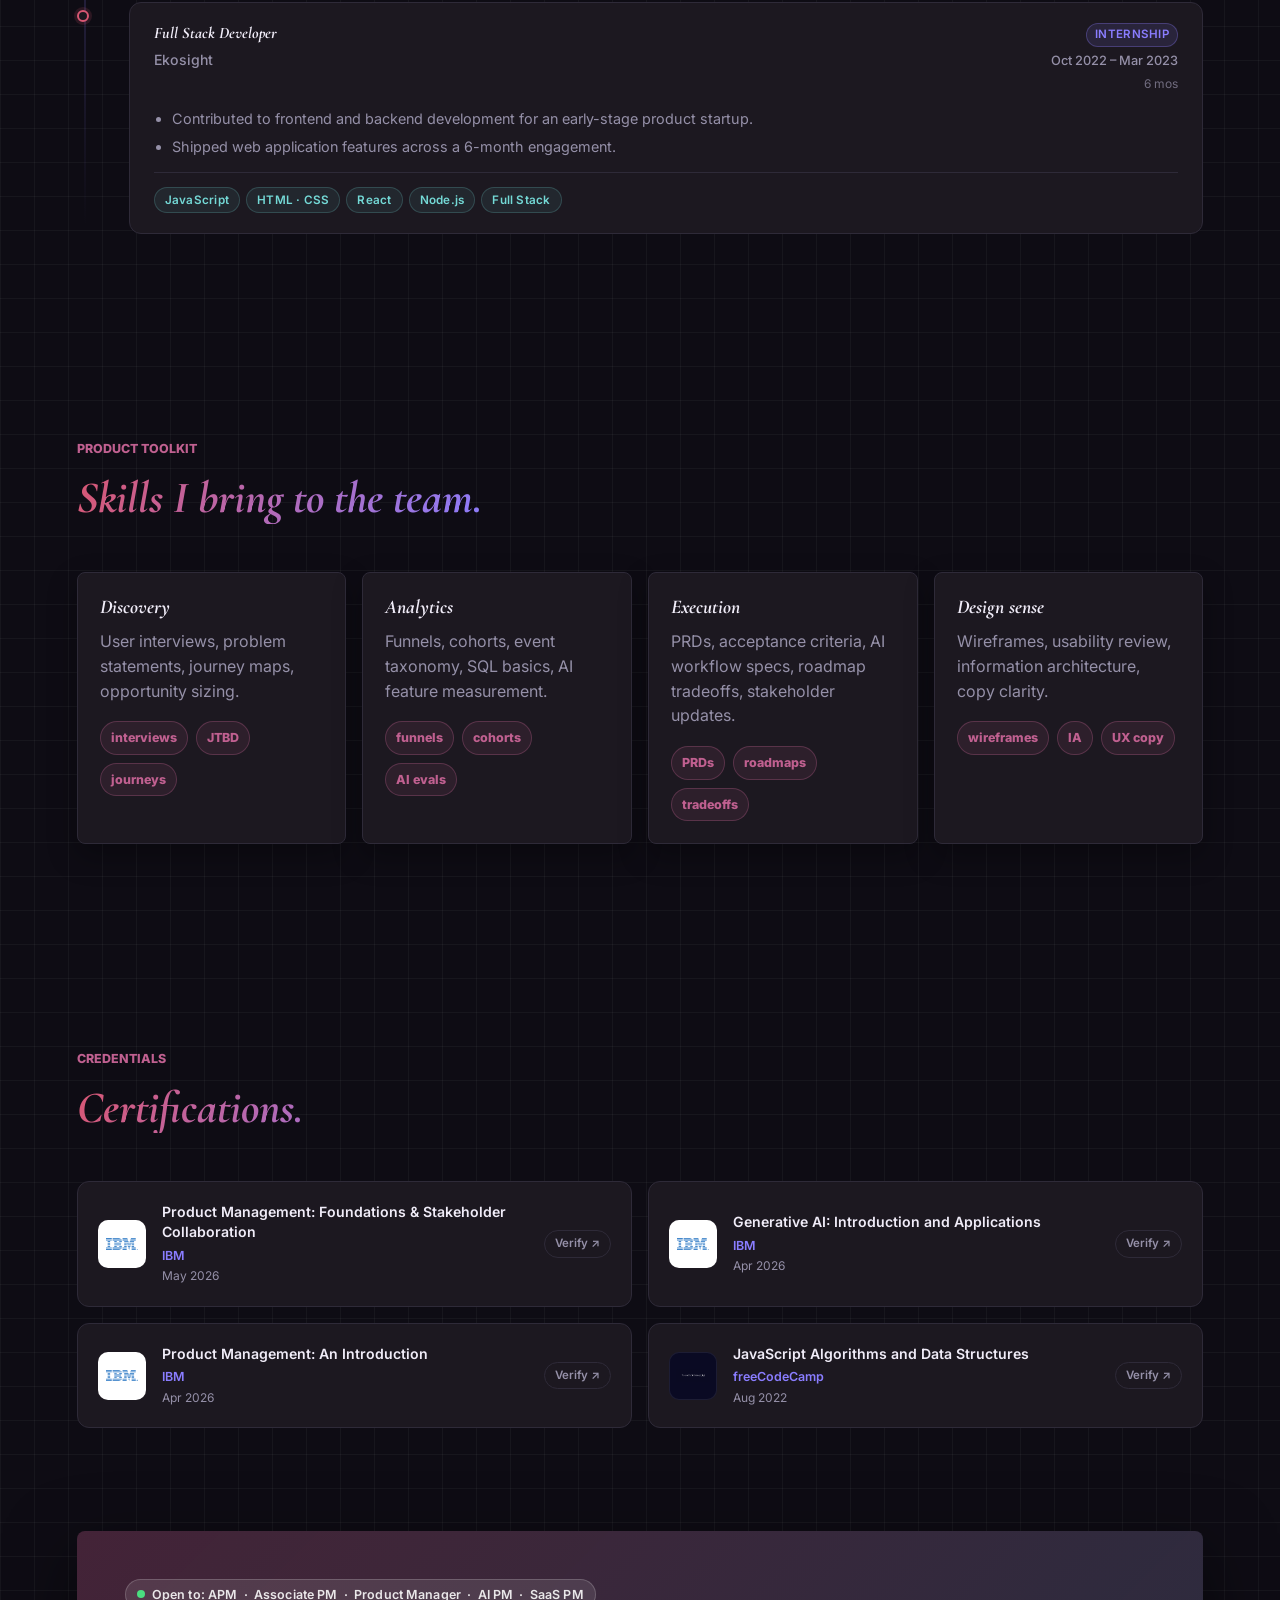
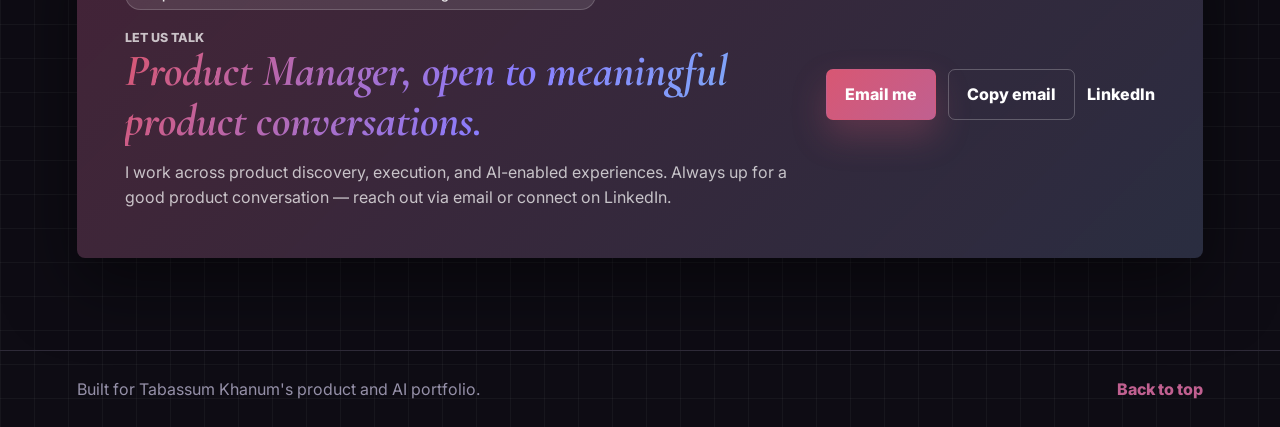
==== commit 9f4b61b3: "Add PolicyPilot PRD case study to portfolio Co-Authored-By: Claude Sonnet 4.6 <noreply@anthropic.com" ====
--- a/index.html
+++ b/index.html
@@ -181,6 +181,41 @@
             <a href="assets/docs/PM-DocForge.pdf" target="_blank" rel="noreferrer">Open PRD case study</a>
           </article>
 
+          <article class="case-card reveal" id="policy-pilot" data-category="ai strategy">
+            <div class="case-illustration ill-tool" style="background: linear-gradient(135deg, #1a0a00 0%, #2d1a00 50%, #4a2e00 100%); display:flex; align-items:center; justify-content:center;">
+              <svg width="64" height="64" viewBox="0 0 64 64" fill="none" xmlns="http://www.w3.org/2000/svg" aria-hidden="true">
+                <circle cx="32" cy="26" r="14" fill="#f5a623" opacity="0.15" stroke="#f5a623" stroke-width="2"/>
+                <path d="M24 26c0-4.4 3.6-8 8-8s8 3.6 8 8" stroke="#f5a623" stroke-width="2" stroke-linecap="round"/>
+                <circle cx="32" cy="26" r="3" fill="#f5a623"/>
+                <rect x="18" y="40" width="10" height="14" rx="2" fill="#f5a623" opacity="0.2" stroke="#f5a623" stroke-width="1.5"/>
+                <rect x="20" y="43" width="6" height="2" rx="1" fill="#f5a623" opacity="0.8"/>
+                <rect x="20" y="47" width="6" height="2" rx="1" fill="#f5a623" opacity="0.5"/>
+                <rect x="36" y="40" width="10" height="14" rx="2" fill="#f5a623" opacity="0.2" stroke="#f5a623" stroke-width="1.5"/>
+                <rect x="38" y="43" width="6" height="2" rx="1" fill="#f5a623" opacity="0.8"/>
+                <rect x="38" y="47" width="4" height="2" rx="1" fill="#f5a623" opacity="0.5"/>
+                <path d="M28 40v-4h8v4" stroke="#f5a623" stroke-width="1.5" stroke-linecap="round" stroke-linejoin="round"/>
+              </svg>
+            </div>
+            <div class="case-meta">
+              <span>AI Product</span>
+              <span>PRD · Strategy</span>
+            </div>
+            <h3>PolicyPilot — AI-first health insurance marketplace</h3>
+            <p>
+              Diagnosed why AI insurance assistants like PolicyBazaar's PB Buddy stall before
+              purchase, then specified a smoother product where every recommendation is
+              actionable and the journey from first question to active policy completes in one flow.
+            </p>
+            <ul>
+              <li>Identified three root causes of drop-off: dead-end plan recommendations (plain text, no buttons), fragmented intake, and no chat-to-checkout handoff.</li>
+              <li>Designed a 5-stage continuous flow — Discover → Advise → Decide → Buy → Serve — where context carries forward and nothing is re-entered.</li>
+              <li>Specified an actionable-recommendation contract: every plan rendered as a card with View / Buy buttons, making dead-end recommendations structurally impossible.</li>
+              <li>Defined success metrics: &gt;40% recommendation-to-action rate, &gt;60% flow completion, 2–3× chat-to-purchase conversion in under 10 minutes.</li>
+            </ul>
+            <p class="outcome-pill">Target: 2–3× baseline chat-to-purchase conversion · &gt;55% assistant containment</p>
+            <a href="assets/docs/PolicyPilot_PRD.pdf" target="_blank" rel="noreferrer">Open PRD case study</a>
+          </article>
+
           <article class="case-card reveal" id="whatsapp-swot" data-category="strategy">
             <div class="case-illustration ill-strategy">
               <img src="assets/whatsapp-real-cover.webp?v=real-photo" alt="Phone showing the WhatsApp app listing">
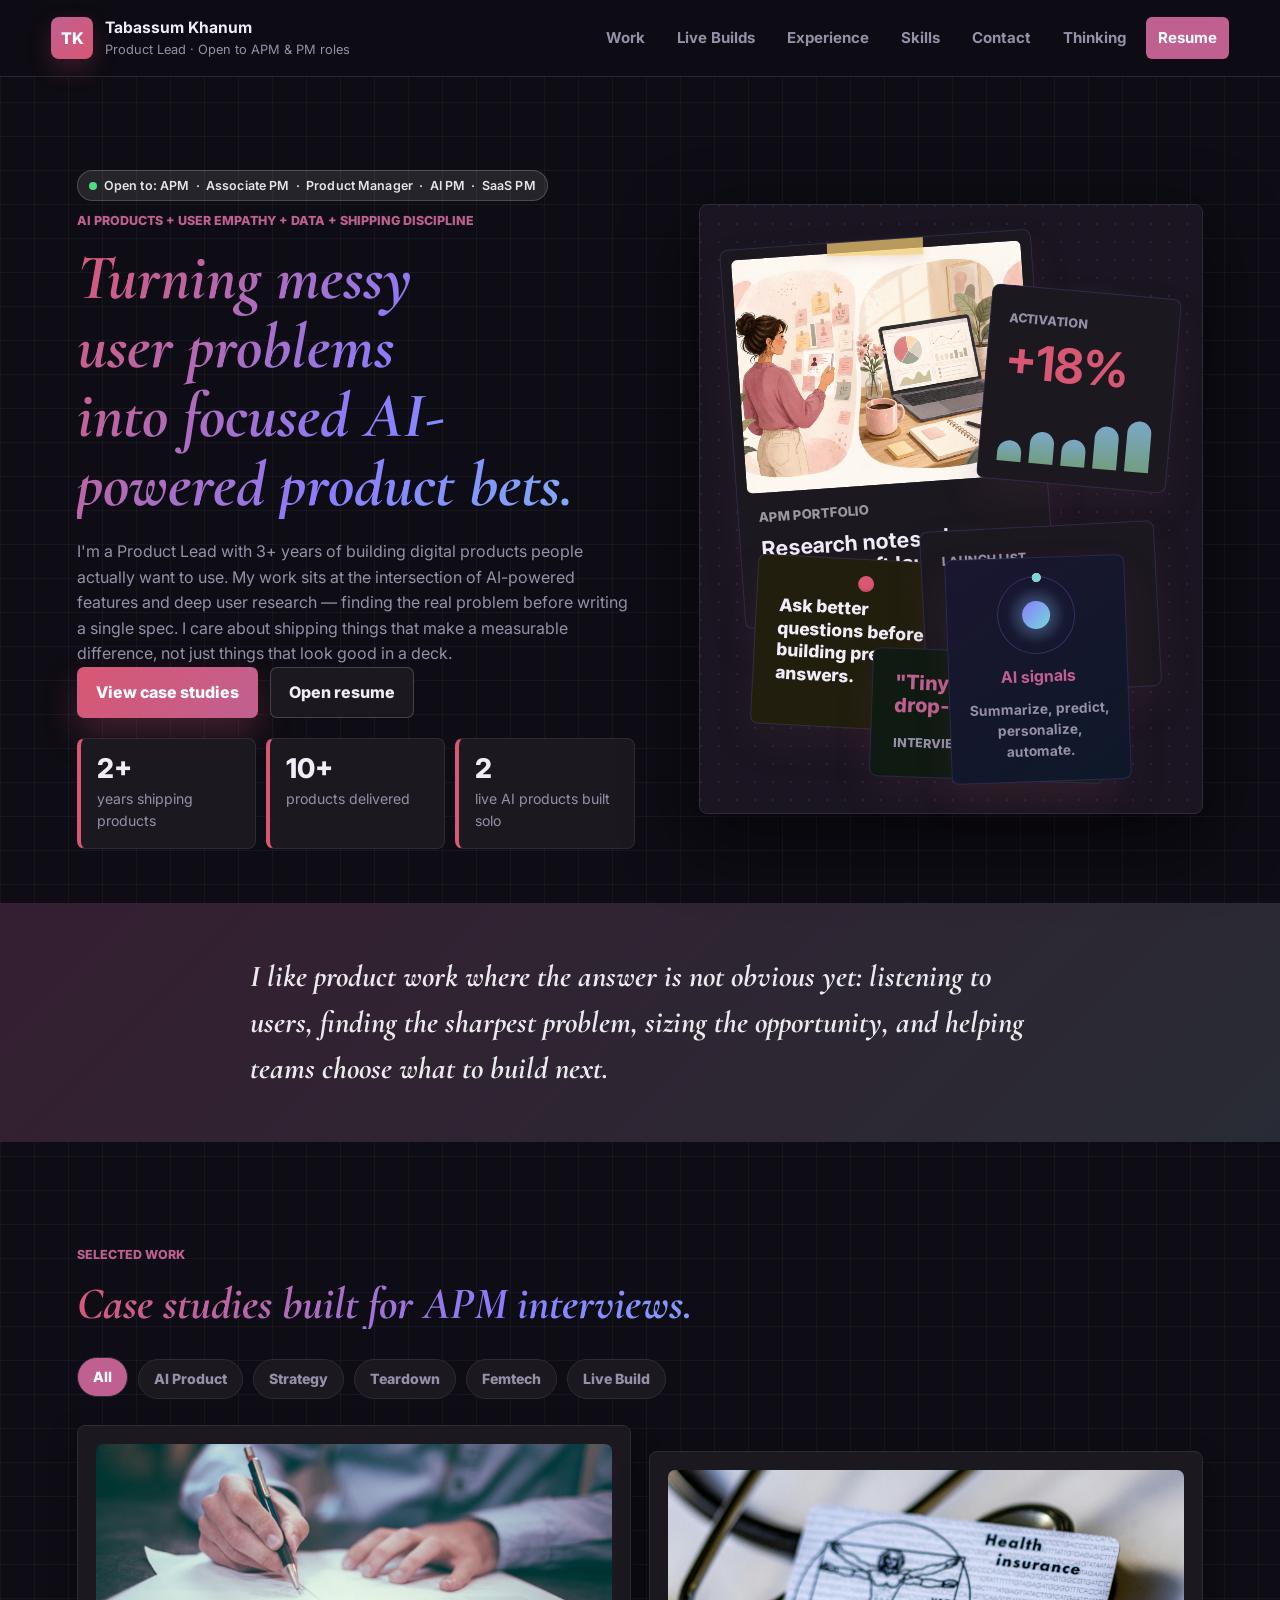
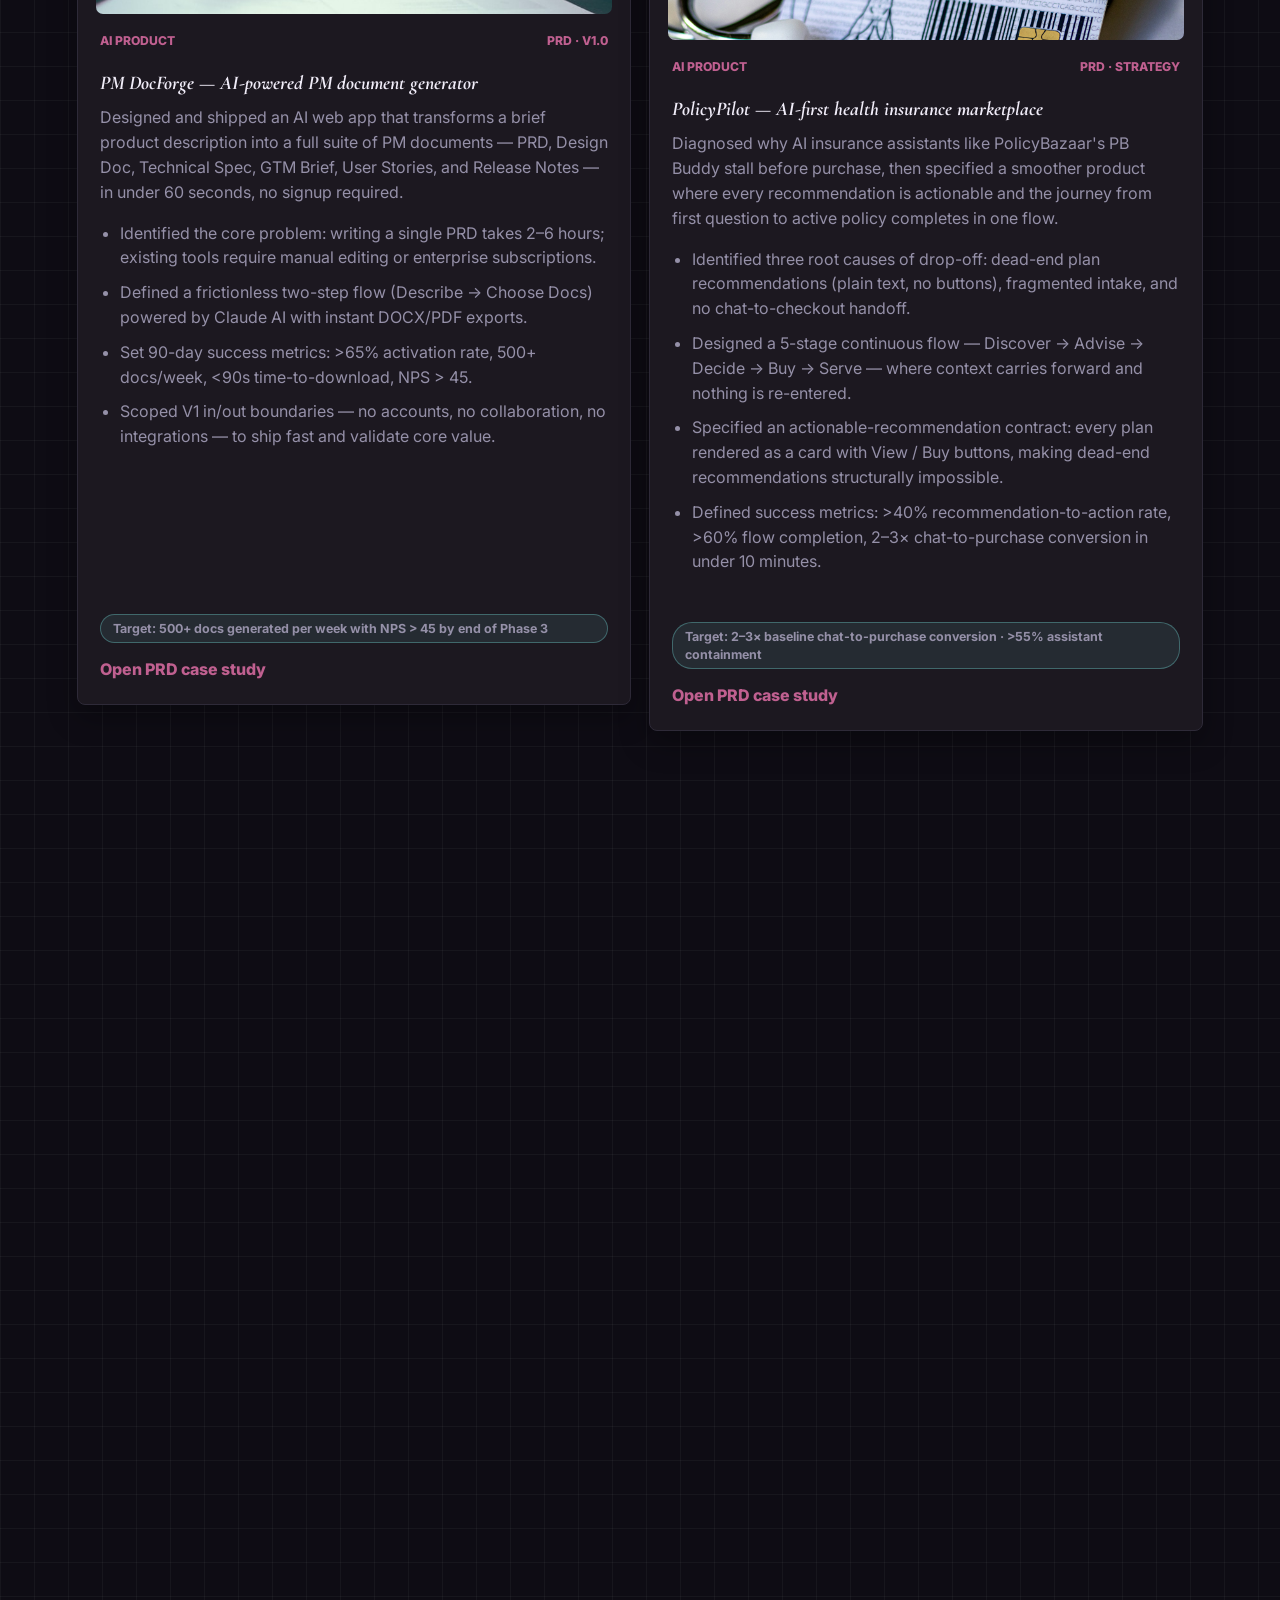
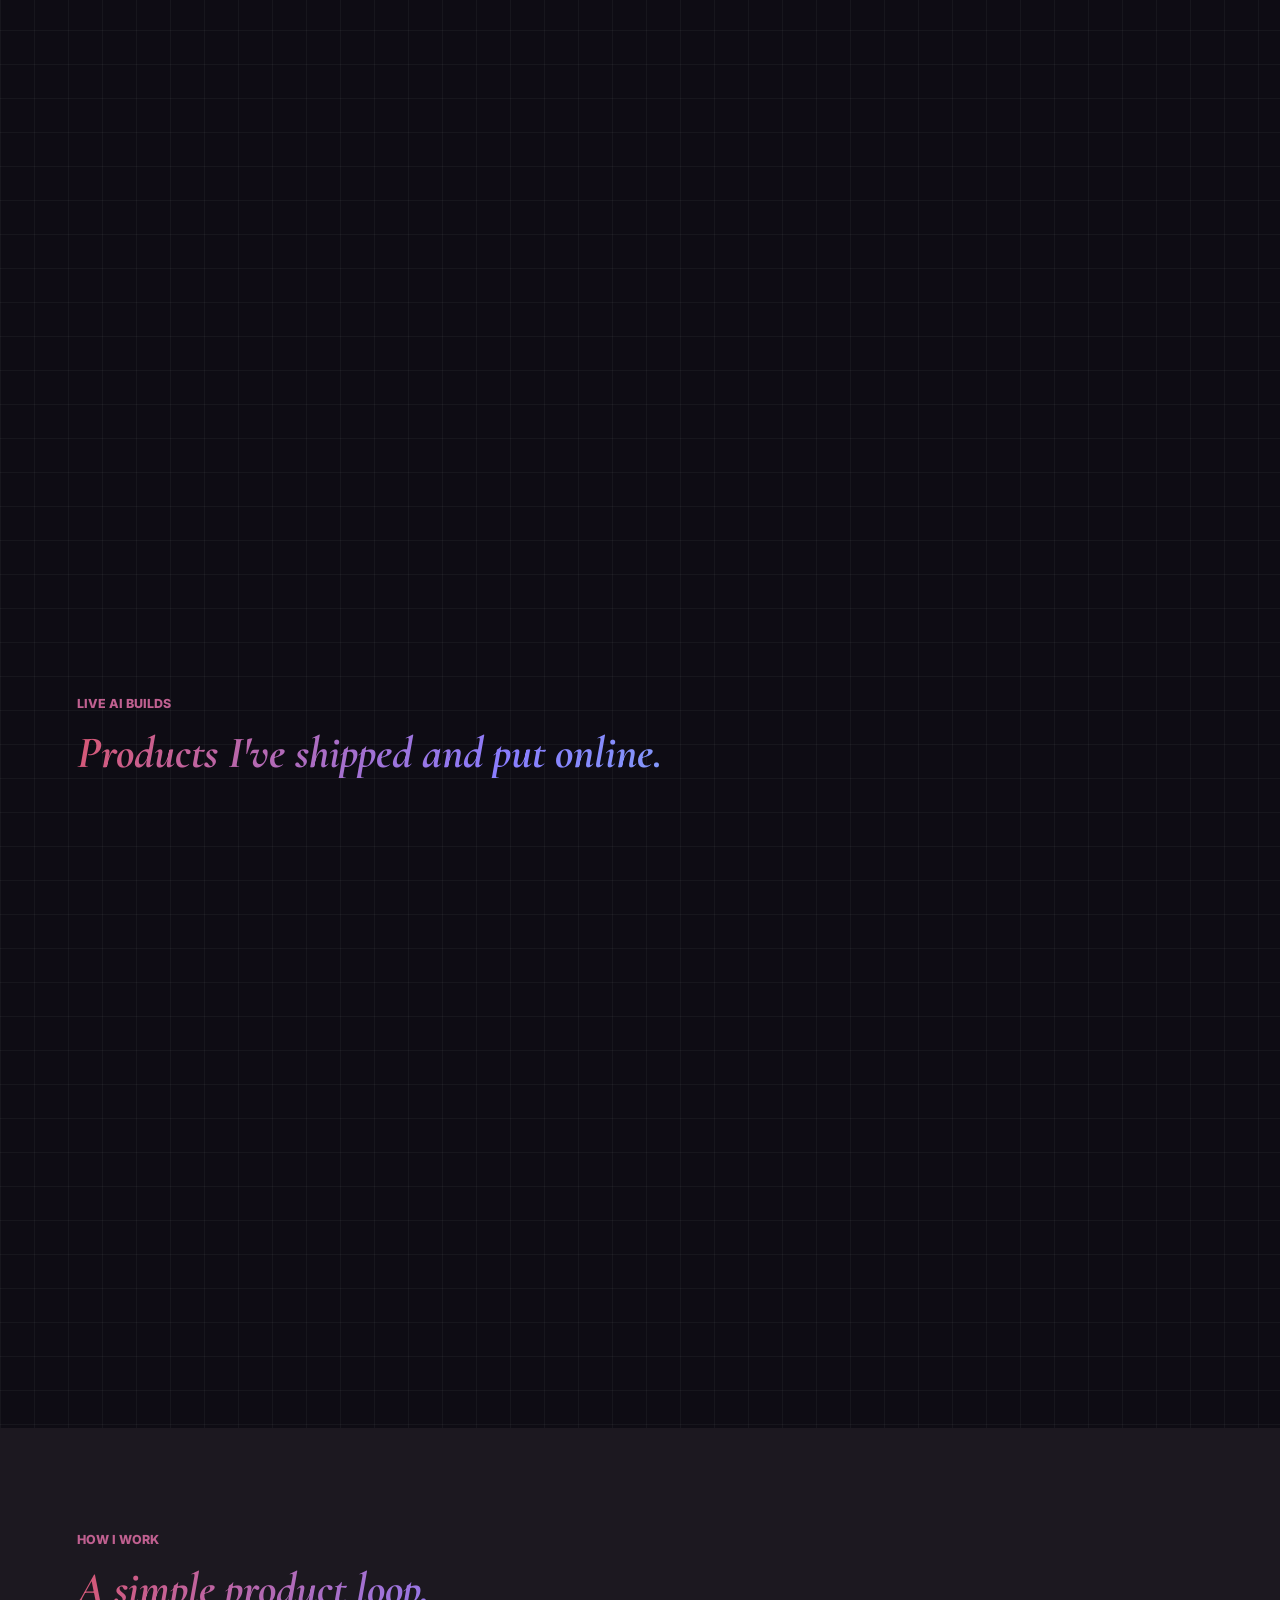
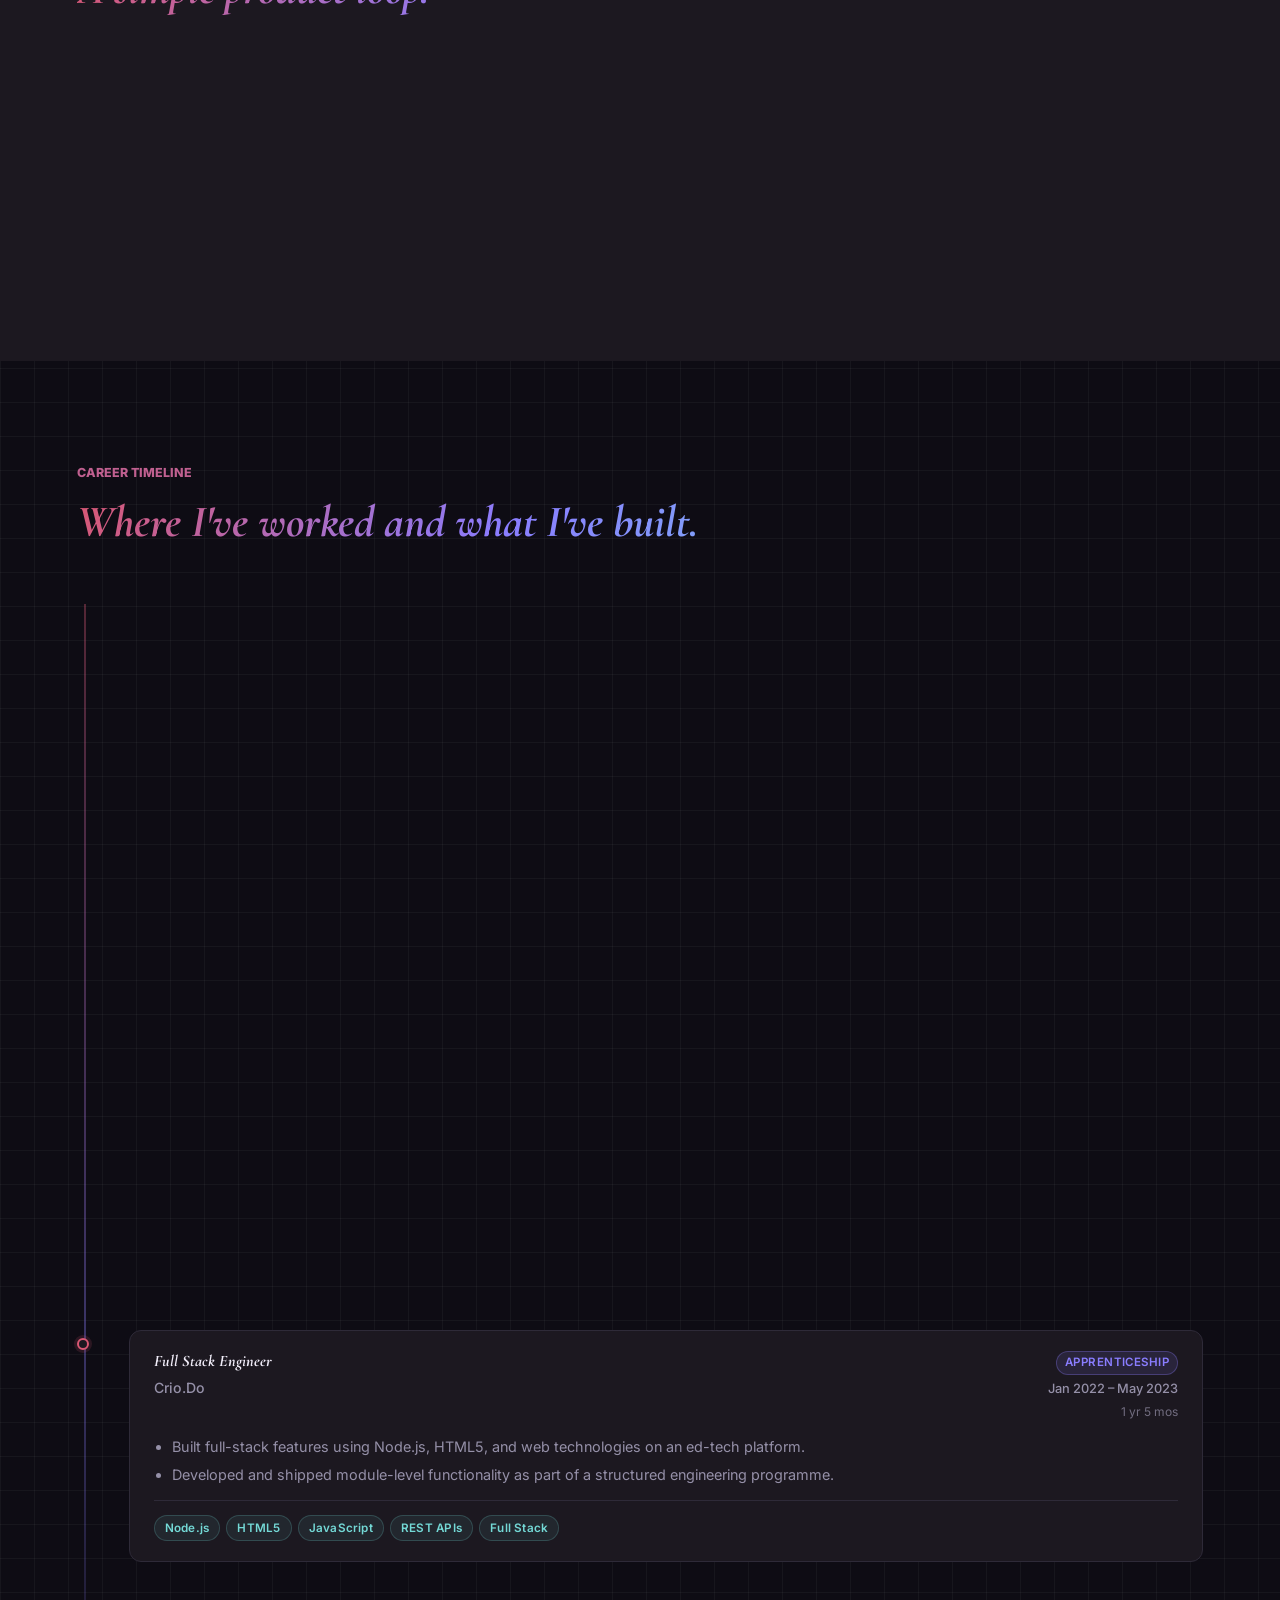
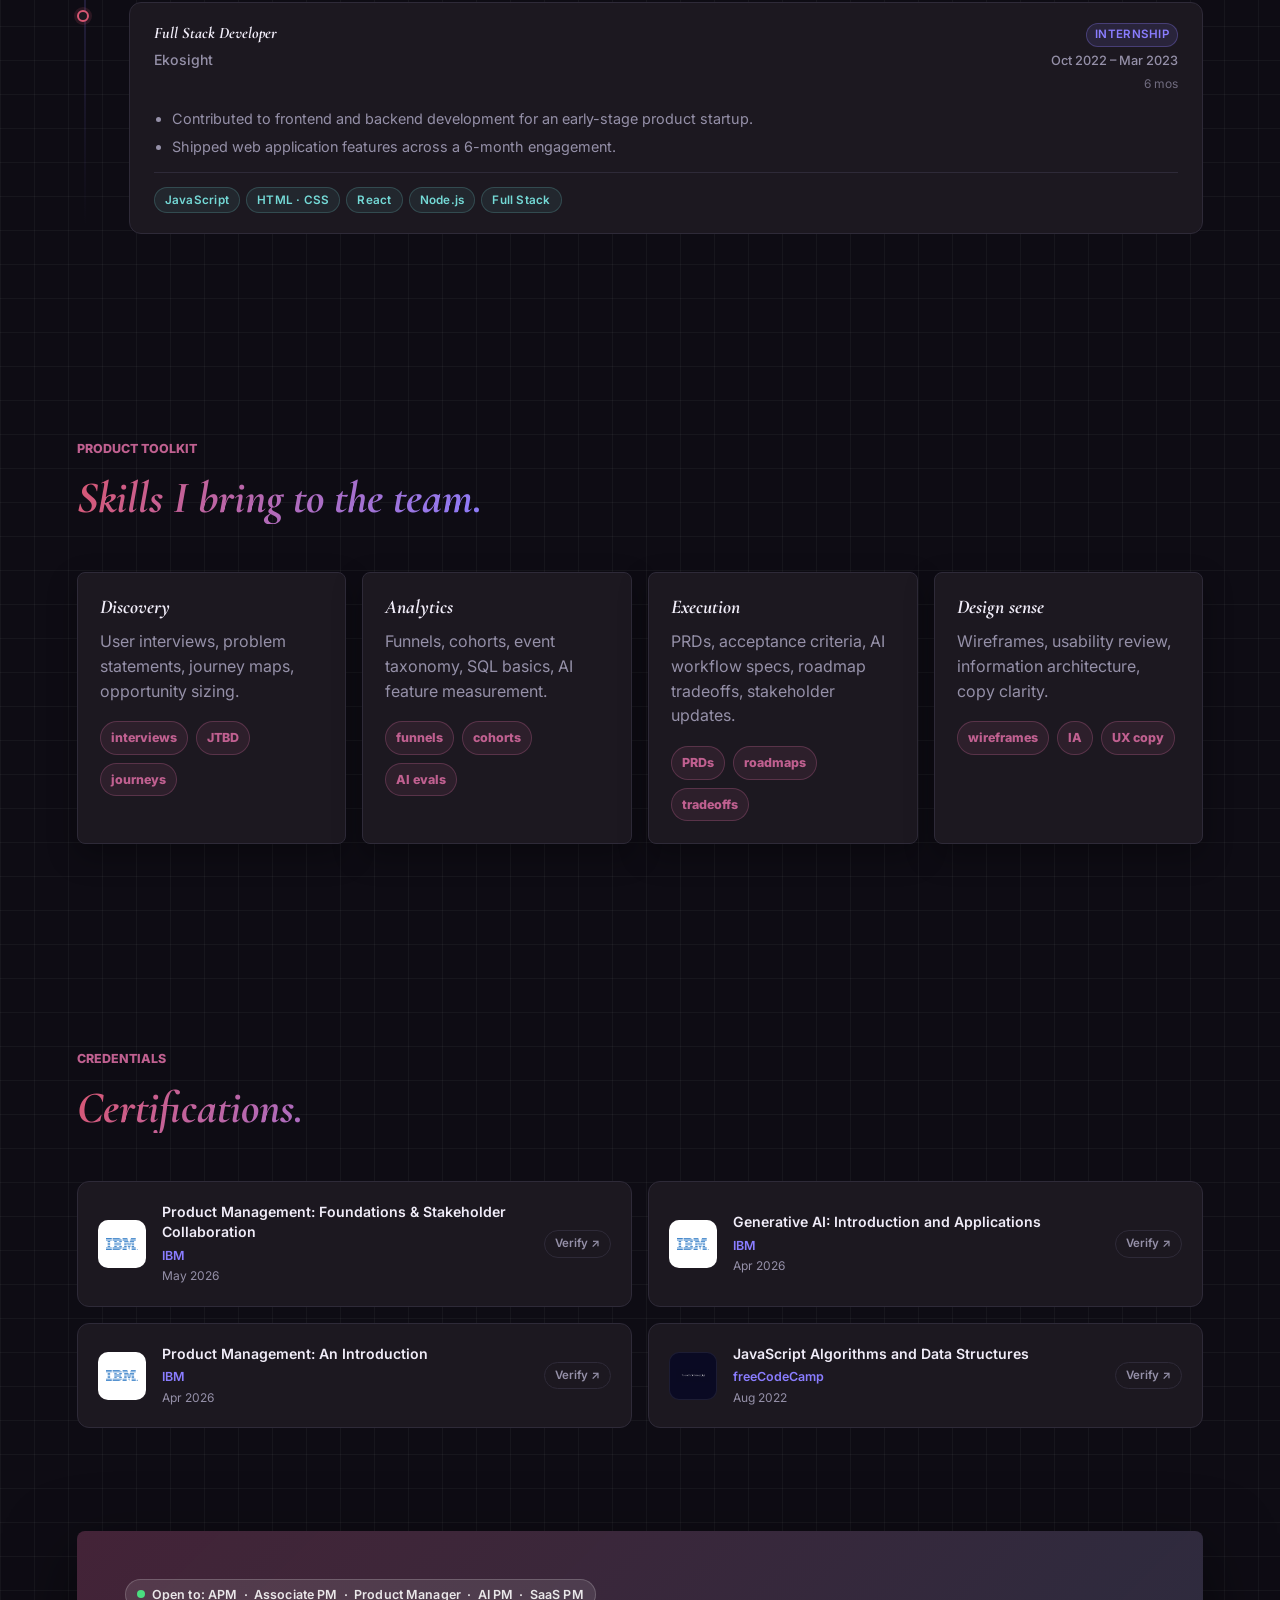
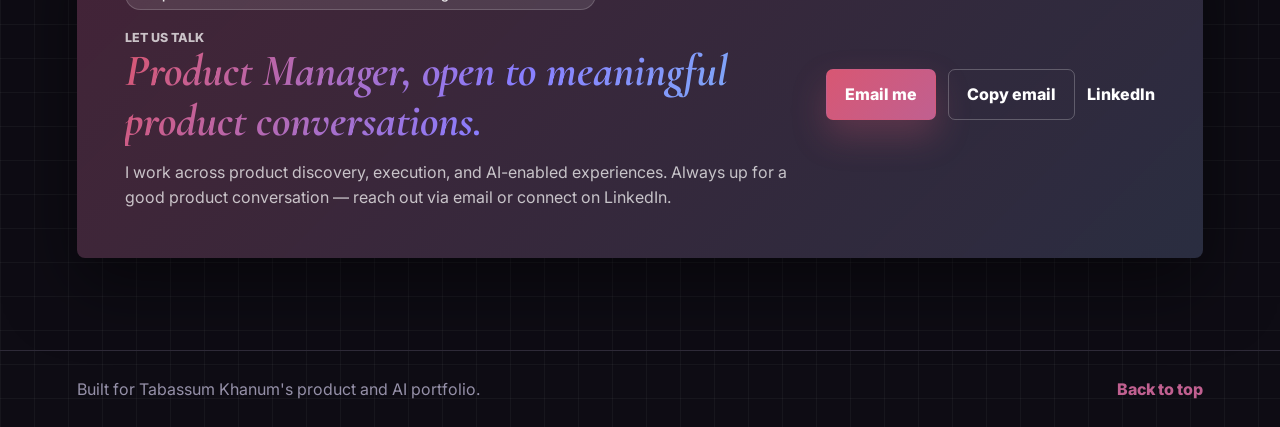
==== commit 19e139d2: "Add PolicyPilot cover photo to portfolio card Co-Authored-By: Claude Sonnet 4.6 <noreply@anthropic.c" ====
--- a/index.html
+++ b/index.html
@@ -182,19 +182,8 @@
           </article>
 
           <article class="case-card reveal" id="policy-pilot" data-category="ai strategy">
-            <div class="case-illustration ill-tool" style="background: linear-gradient(135deg, #1a0a00 0%, #2d1a00 50%, #4a2e00 100%); display:flex; align-items:center; justify-content:center;">
-              <svg width="64" height="64" viewBox="0 0 64 64" fill="none" xmlns="http://www.w3.org/2000/svg" aria-hidden="true">
-                <circle cx="32" cy="26" r="14" fill="#f5a623" opacity="0.15" stroke="#f5a623" stroke-width="2"/>
-                <path d="M24 26c0-4.4 3.6-8 8-8s8 3.6 8 8" stroke="#f5a623" stroke-width="2" stroke-linecap="round"/>
-                <circle cx="32" cy="26" r="3" fill="#f5a623"/>
-                <rect x="18" y="40" width="10" height="14" rx="2" fill="#f5a623" opacity="0.2" stroke="#f5a623" stroke-width="1.5"/>
-                <rect x="20" y="43" width="6" height="2" rx="1" fill="#f5a623" opacity="0.8"/>
-                <rect x="20" y="47" width="6" height="2" rx="1" fill="#f5a623" opacity="0.5"/>
-                <rect x="36" y="40" width="10" height="14" rx="2" fill="#f5a623" opacity="0.2" stroke="#f5a623" stroke-width="1.5"/>
-                <rect x="38" y="43" width="6" height="2" rx="1" fill="#f5a623" opacity="0.8"/>
-                <rect x="38" y="47" width="4" height="2" rx="1" fill="#f5a623" opacity="0.5"/>
-                <path d="M28 40v-4h8v4" stroke="#f5a623" stroke-width="1.5" stroke-linecap="round" stroke-linejoin="round"/>
-              </svg>
+            <div class="case-illustration ill-ai">
+              <img src="assets/policy-pilot-cover.jpg" alt="Health insurance card with stethoscope representing PolicyPilot">
             </div>
             <div class="case-meta">
               <span>AI Product</span>
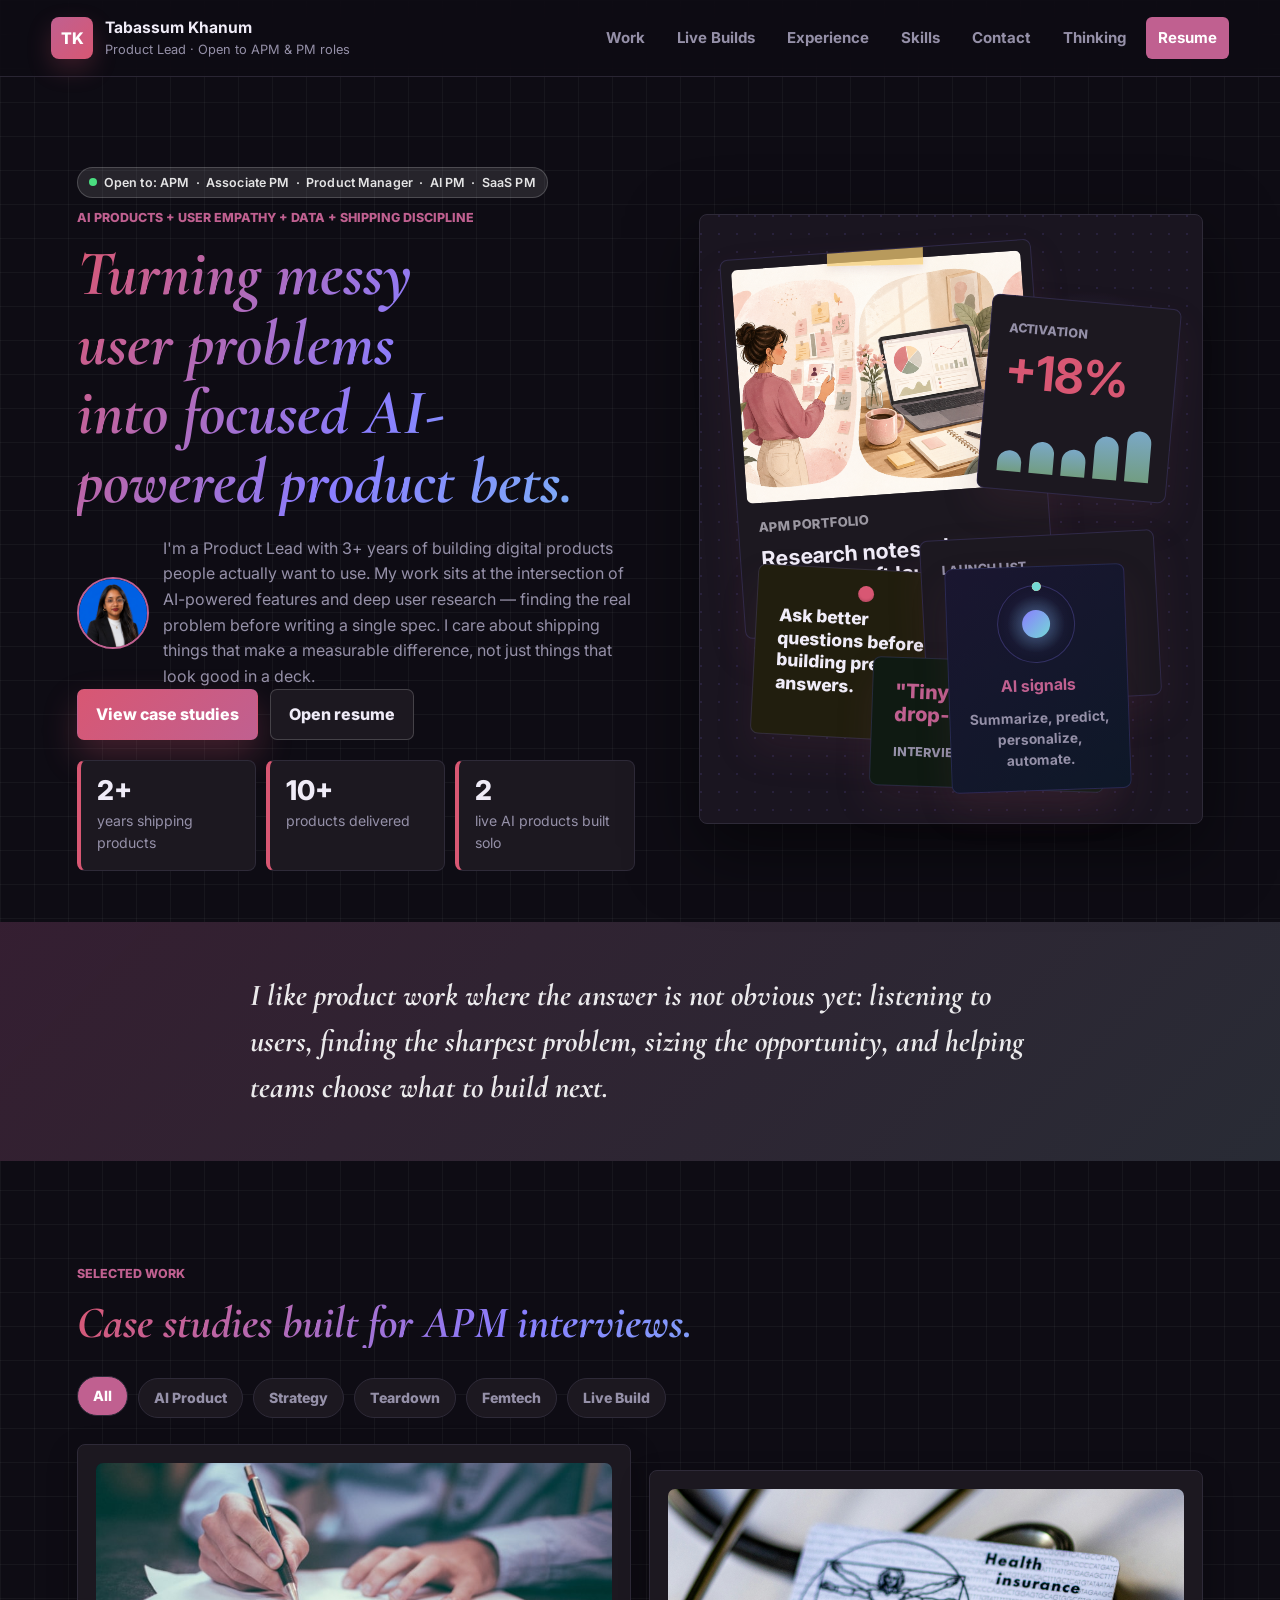
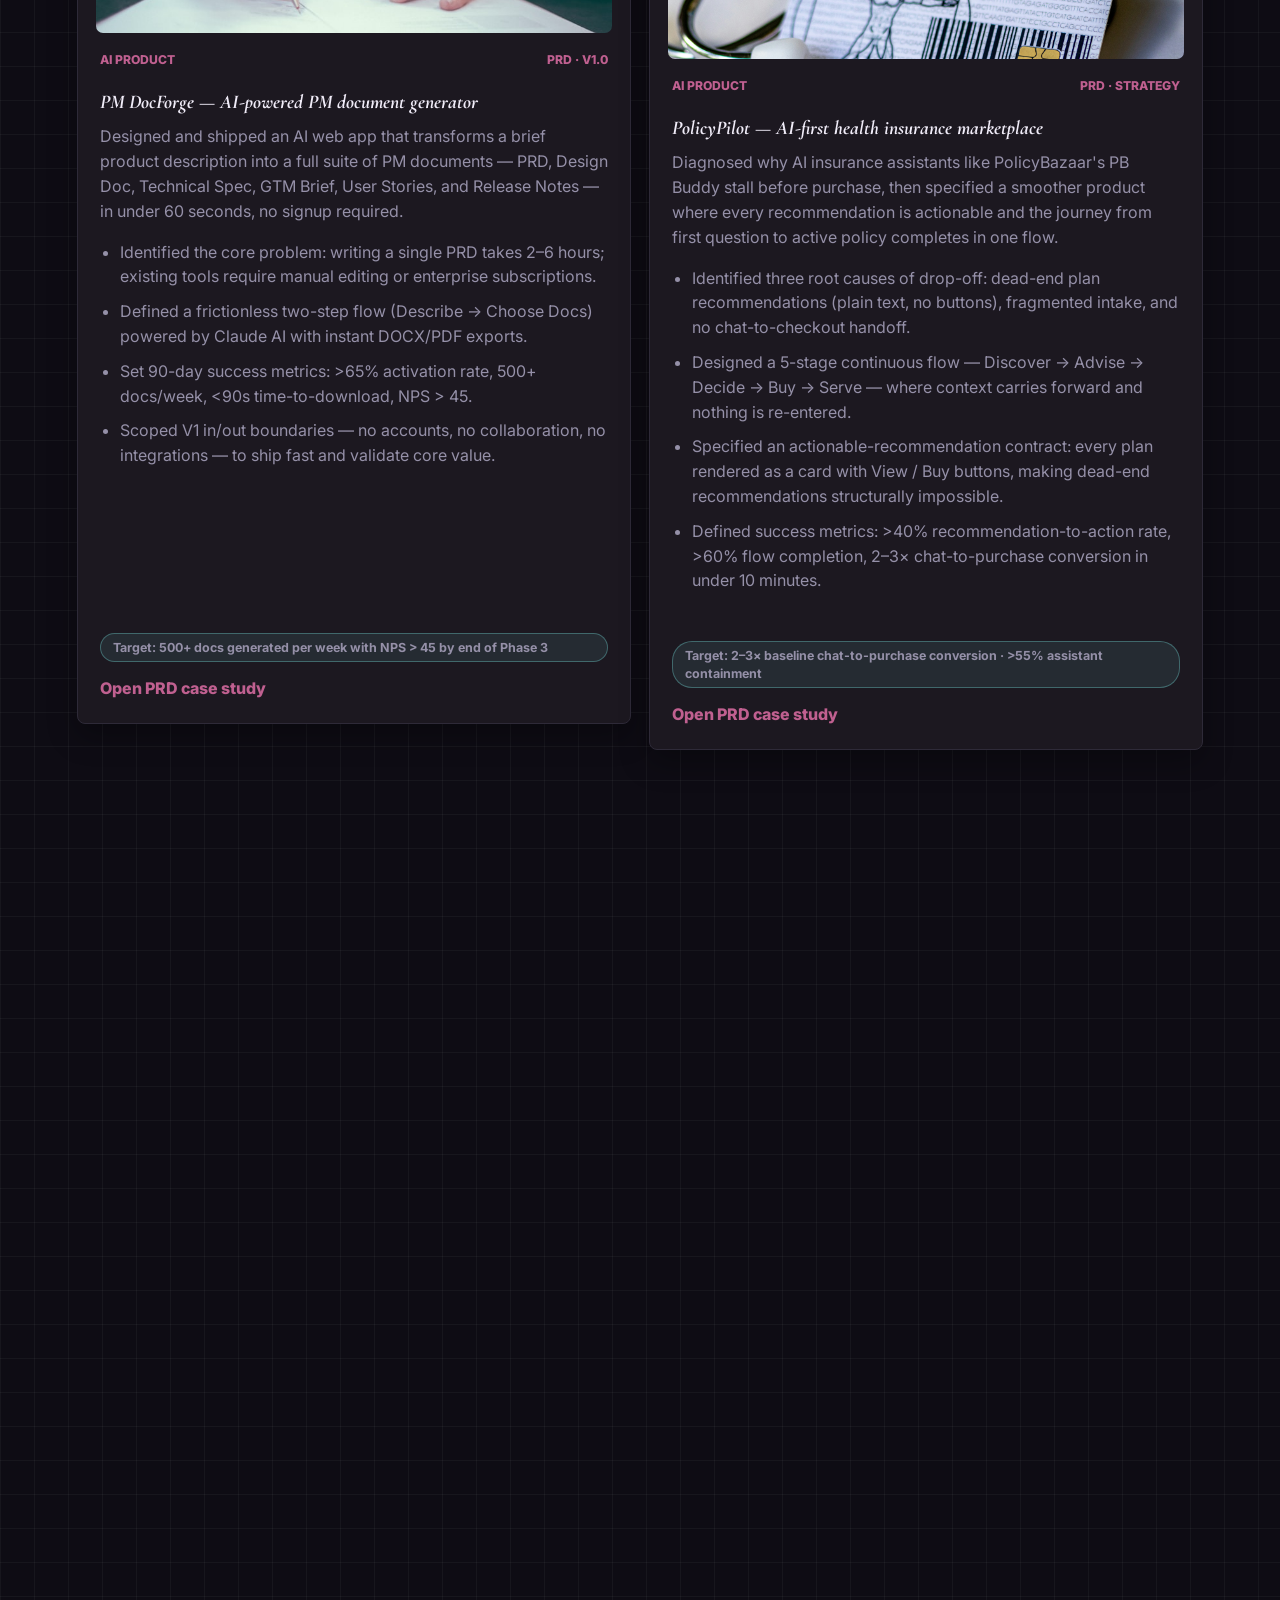
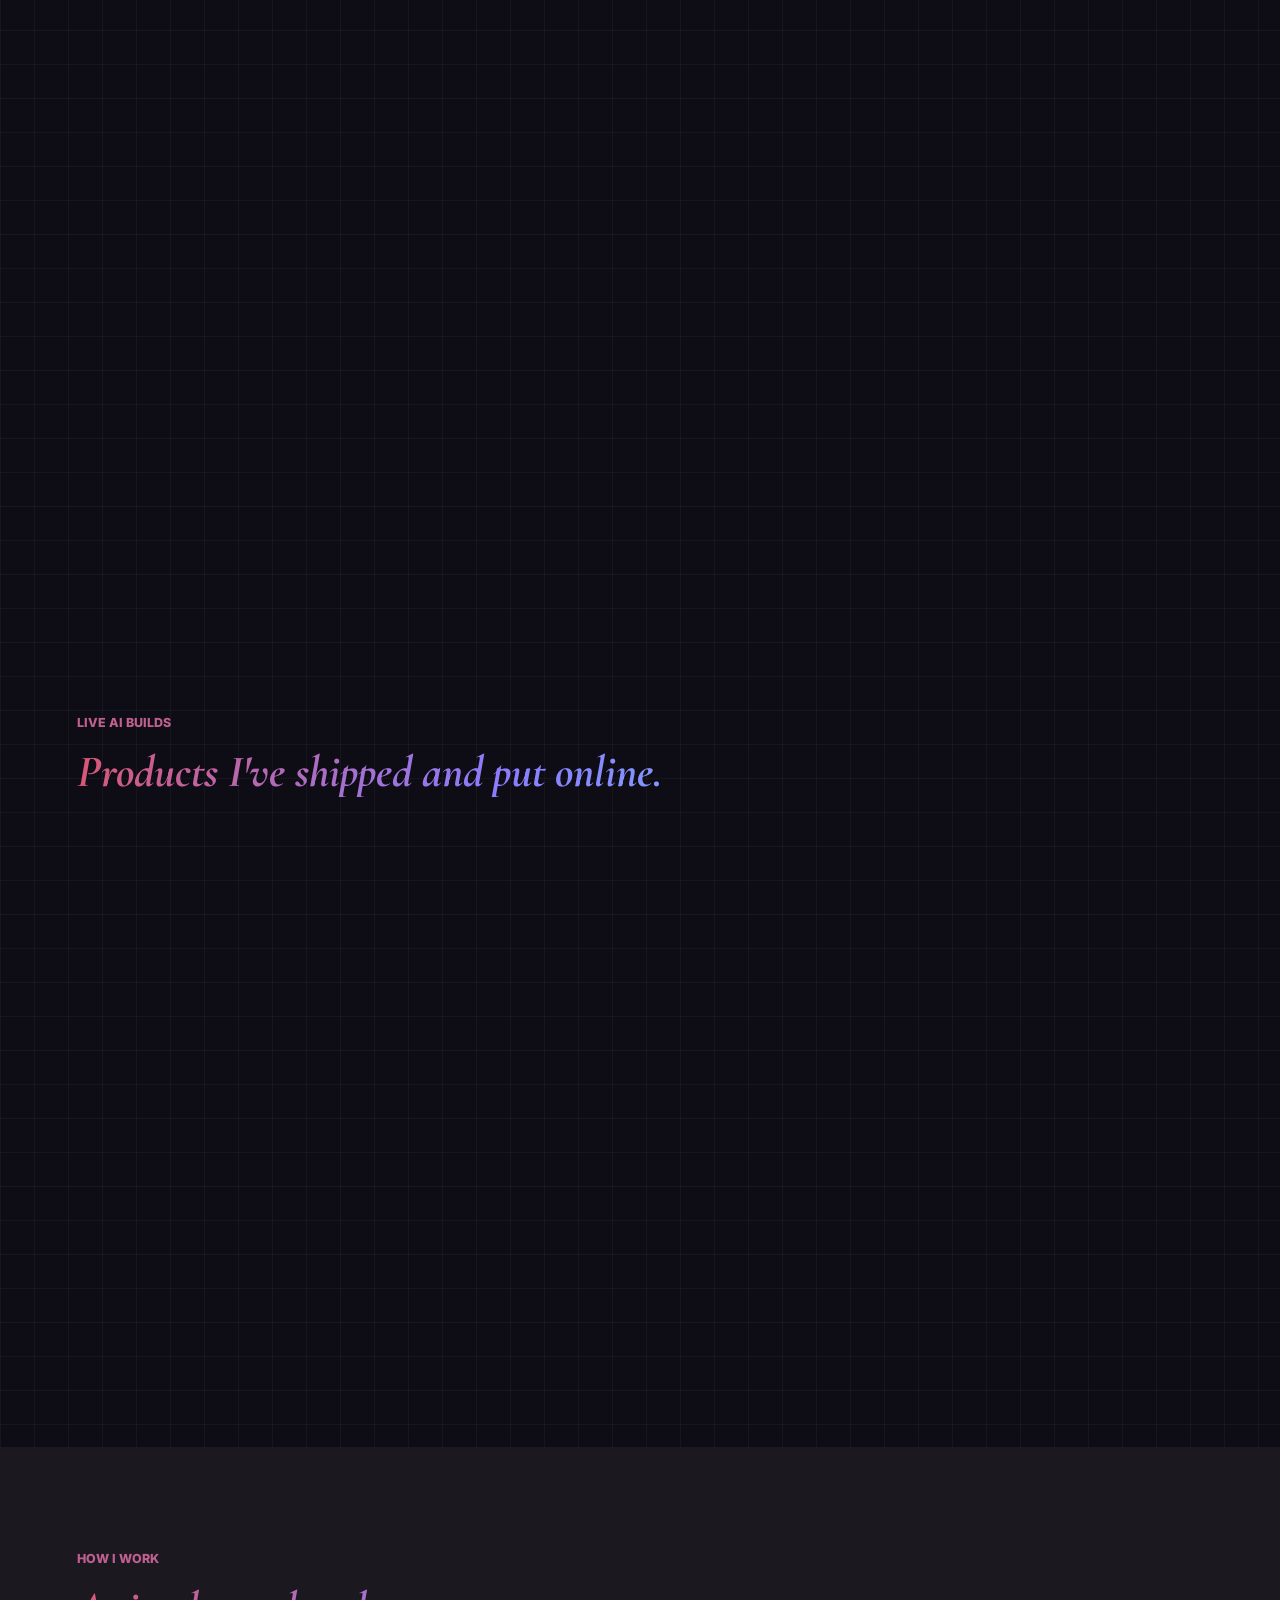
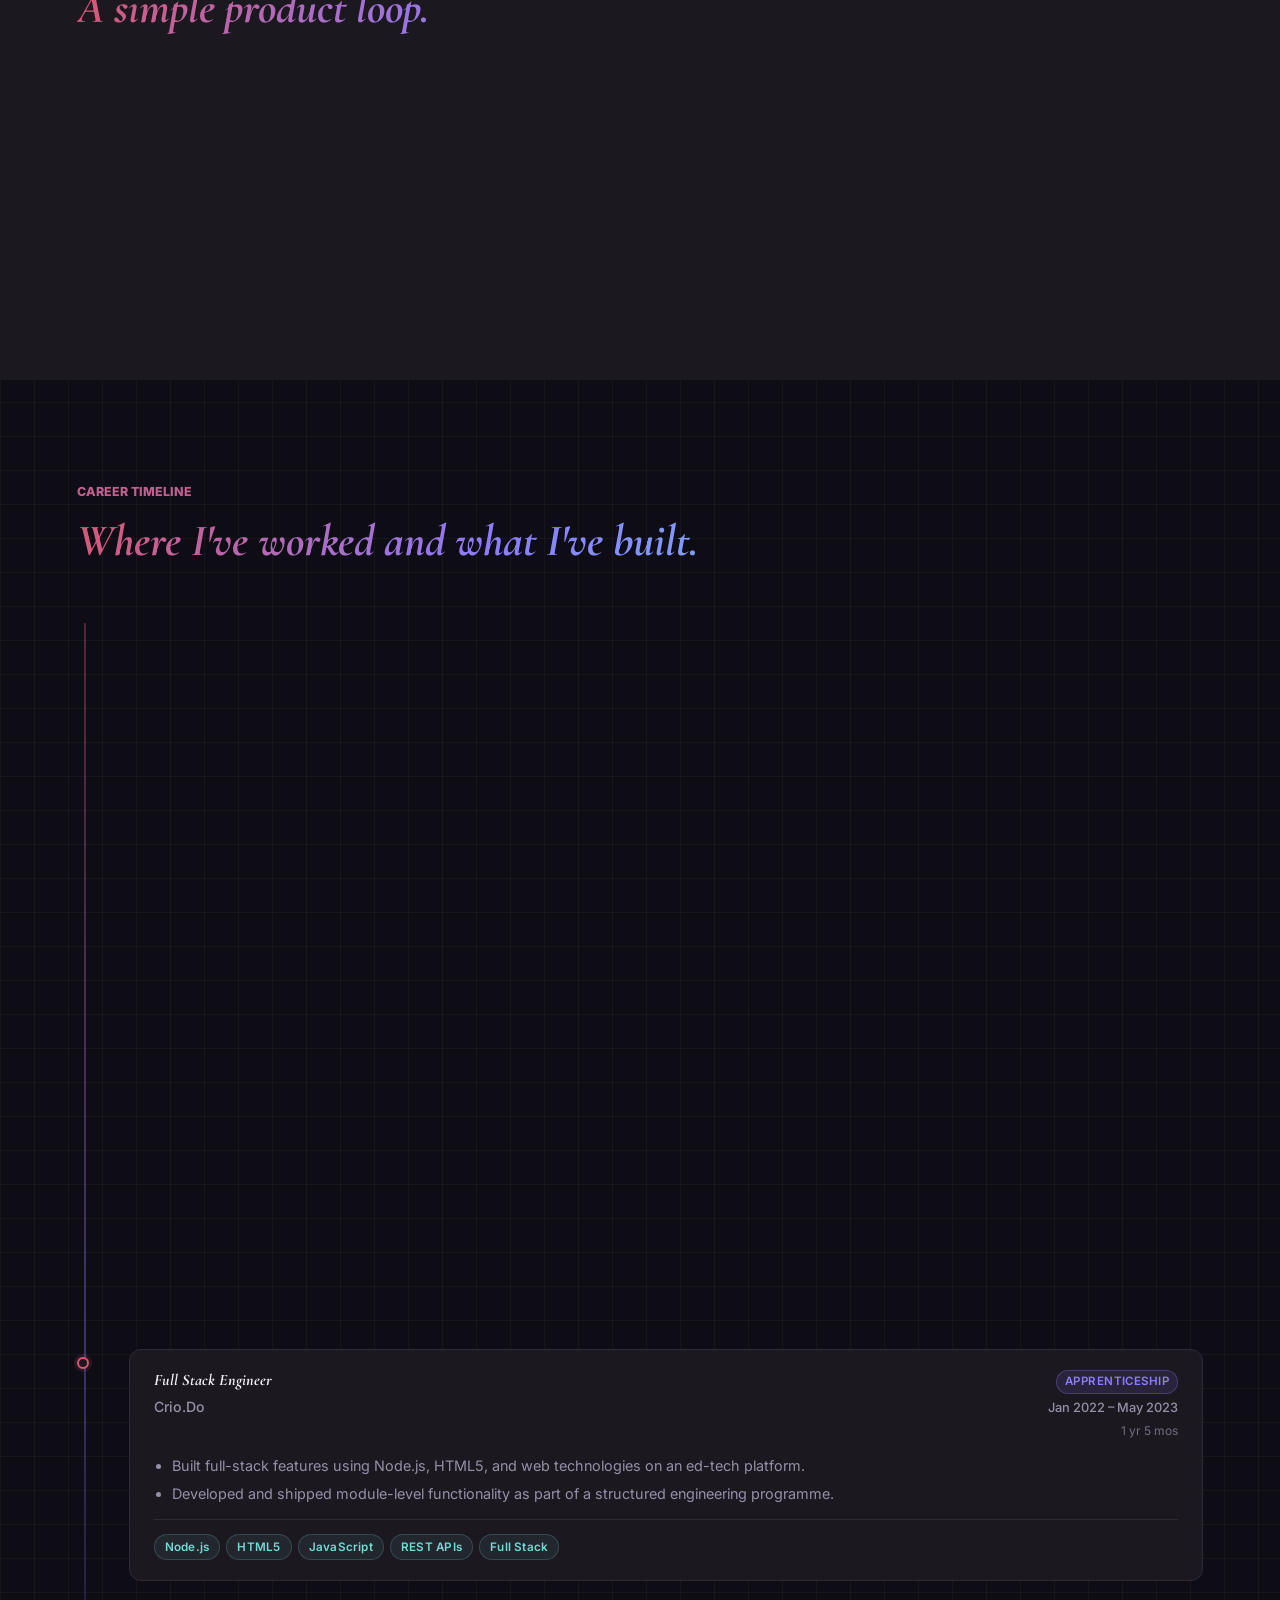
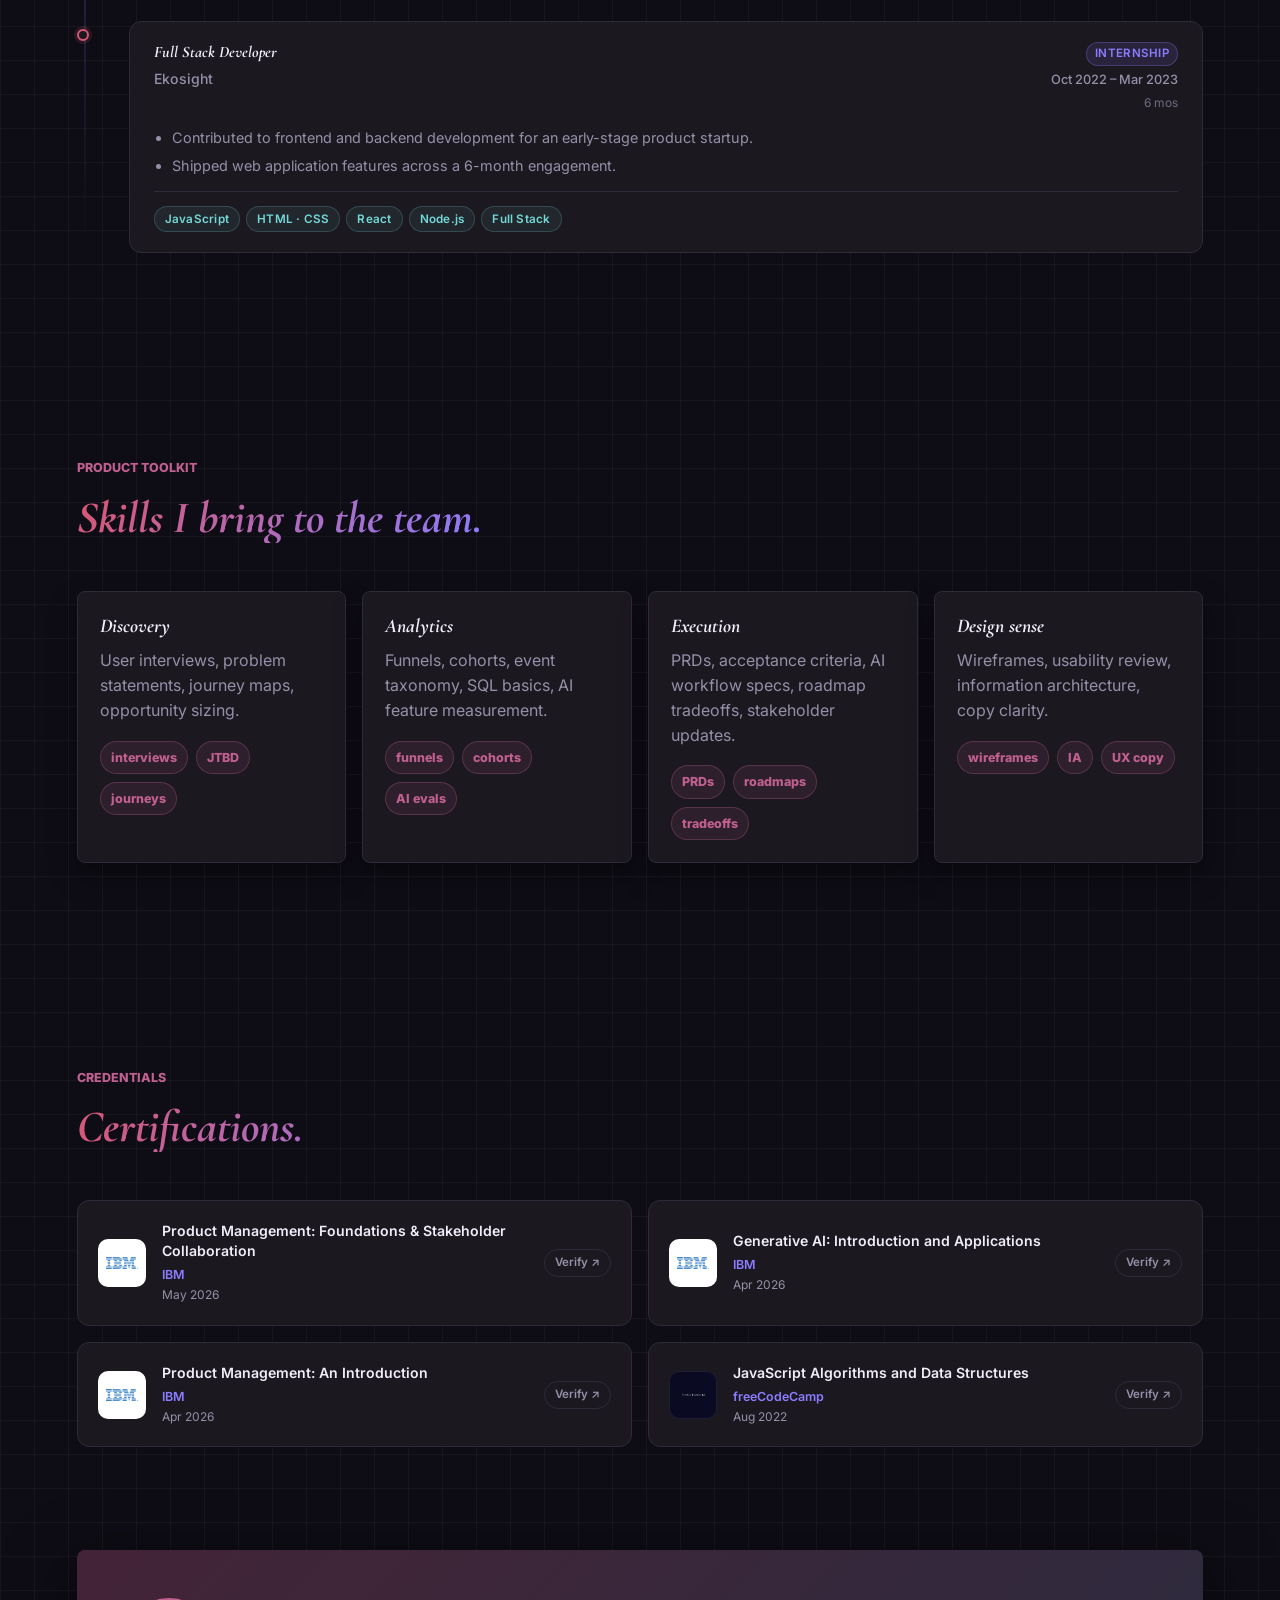
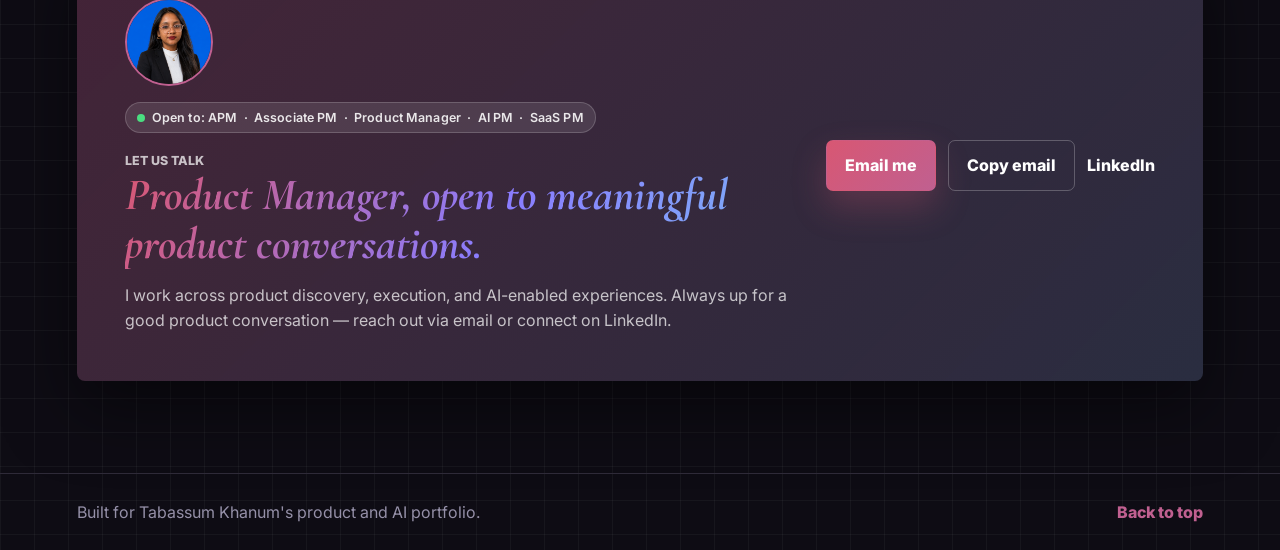
==== commit 4dea0c49: "Add profile photo to hero and contact sections Co-Authored-By: Claude Sonnet 4.6 <noreply@anthropic." ====
--- a/index.html
+++ b/index.html
@@ -56,6 +56,11 @@
           <p class="eyebrow">AI products + user empathy + data + shipping discipline</p>
           <h1>Turning messy user problems into focused AI-powered product bets.</h1>
           <div class="hero-about">
+            <img
+              class="profile-photo"
+              src="assets/tabassum-profile.png"
+              alt="Tabassum Khanum — Product Lead"
+            >
             <p class="hero-bio">
               I'm a Product Lead with 3+ years of building digital
               products people actually want to use. My work sits at the intersection of
@@ -631,6 +636,11 @@
 
       <section class="contact-section" id="contact">
         <div>
+          <img
+            class="profile-photo profile-photo--contact"
+            src="assets/tabassum-profile.png"
+            alt="Tabassum Khanum"
+          >
           <span class="avail-badge">
             <span class="avail-dot" aria-hidden="true"></span>
             Open to: APM &nbsp;&middot;&nbsp; Associate PM &nbsp;&middot;&nbsp; Product Manager &nbsp;&middot;&nbsp; AI PM &nbsp;&middot;&nbsp; SaaS PM
--- a/styles.css
+++ b/styles.css
@@ -215,6 +215,23 @@
   margin: 12px 0 0;
 }
 
+.profile-photo {
+  width: 72px;
+  height: 72px;
+  border-radius: 50%;
+  object-fit: cover;
+  object-position: center top;
+  flex-shrink: 0;
+  border: 2px solid var(--berry);
+}
+
+.profile-photo--contact {
+  width: 88px;
+  height: 88px;
+  display: block;
+  margin-bottom: 16px;
+}
+
 .hero-avatar {
   flex-shrink: 0;
   display: grid;
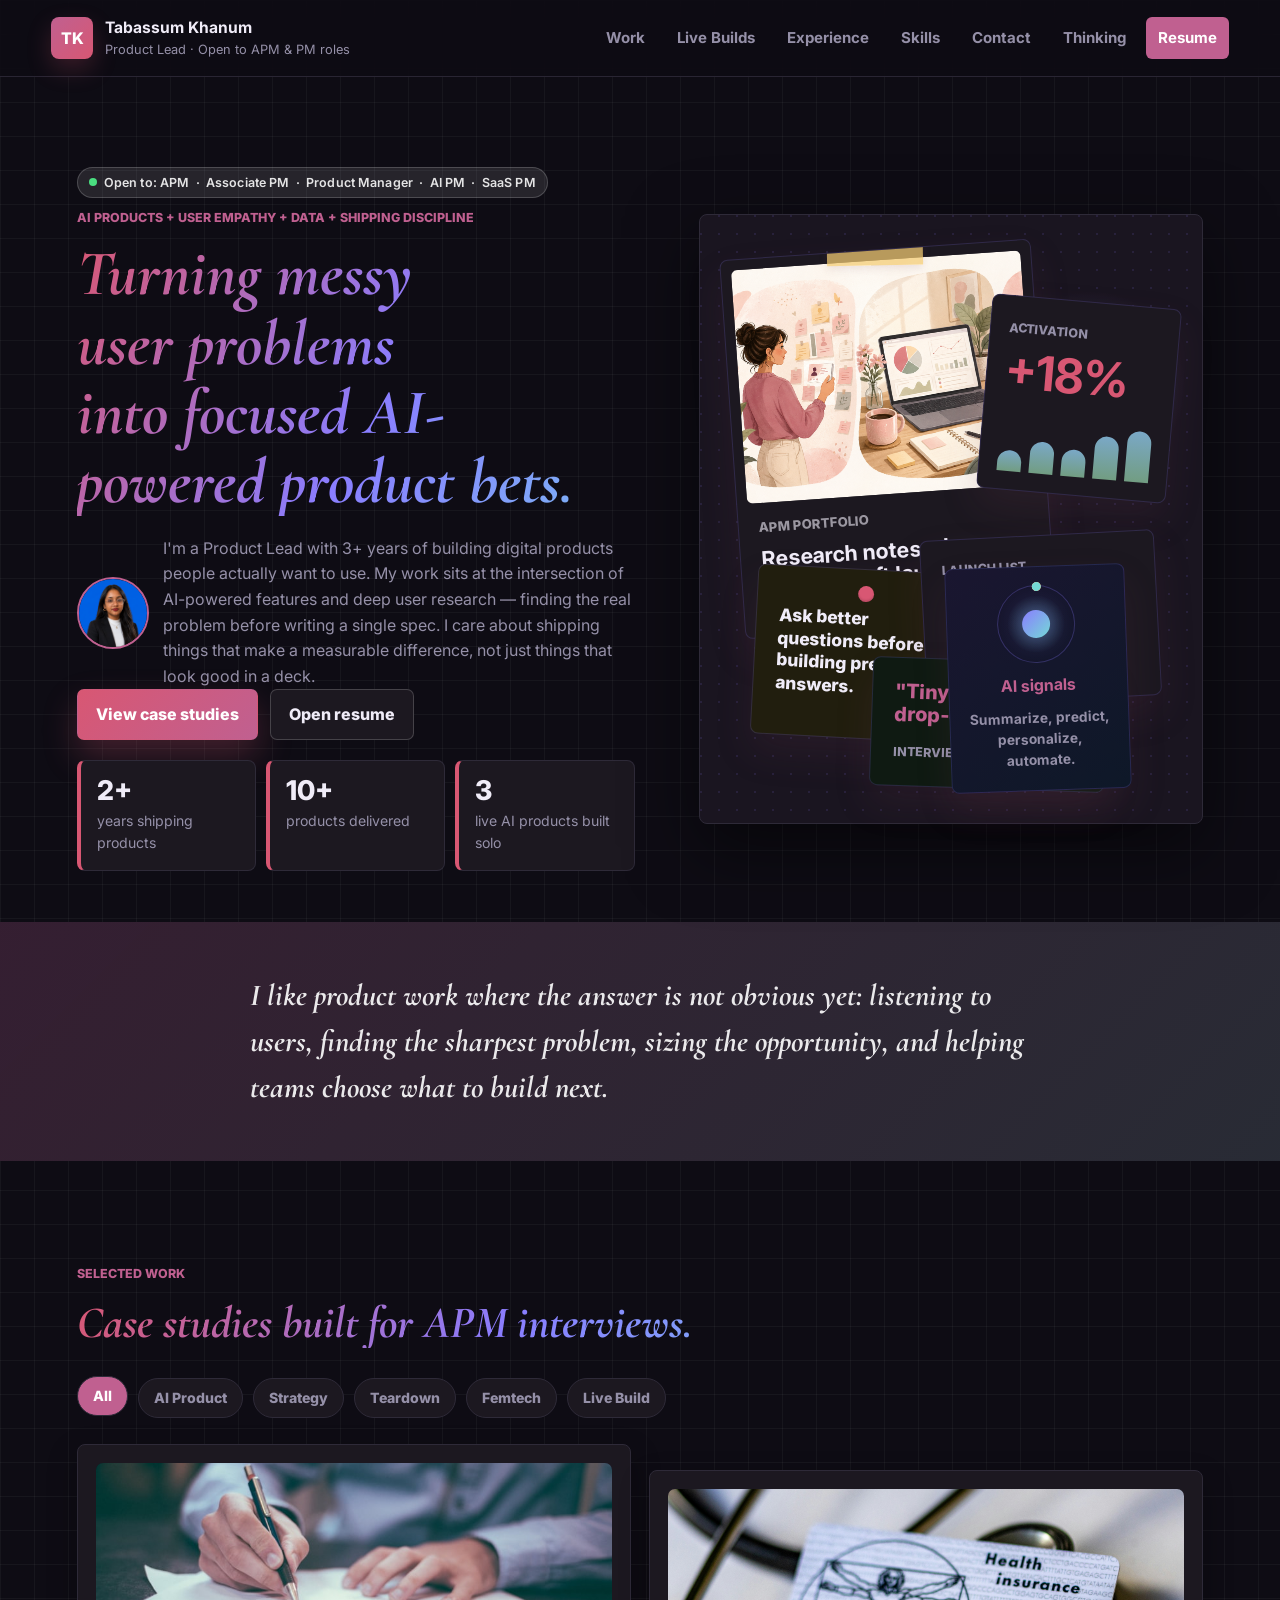
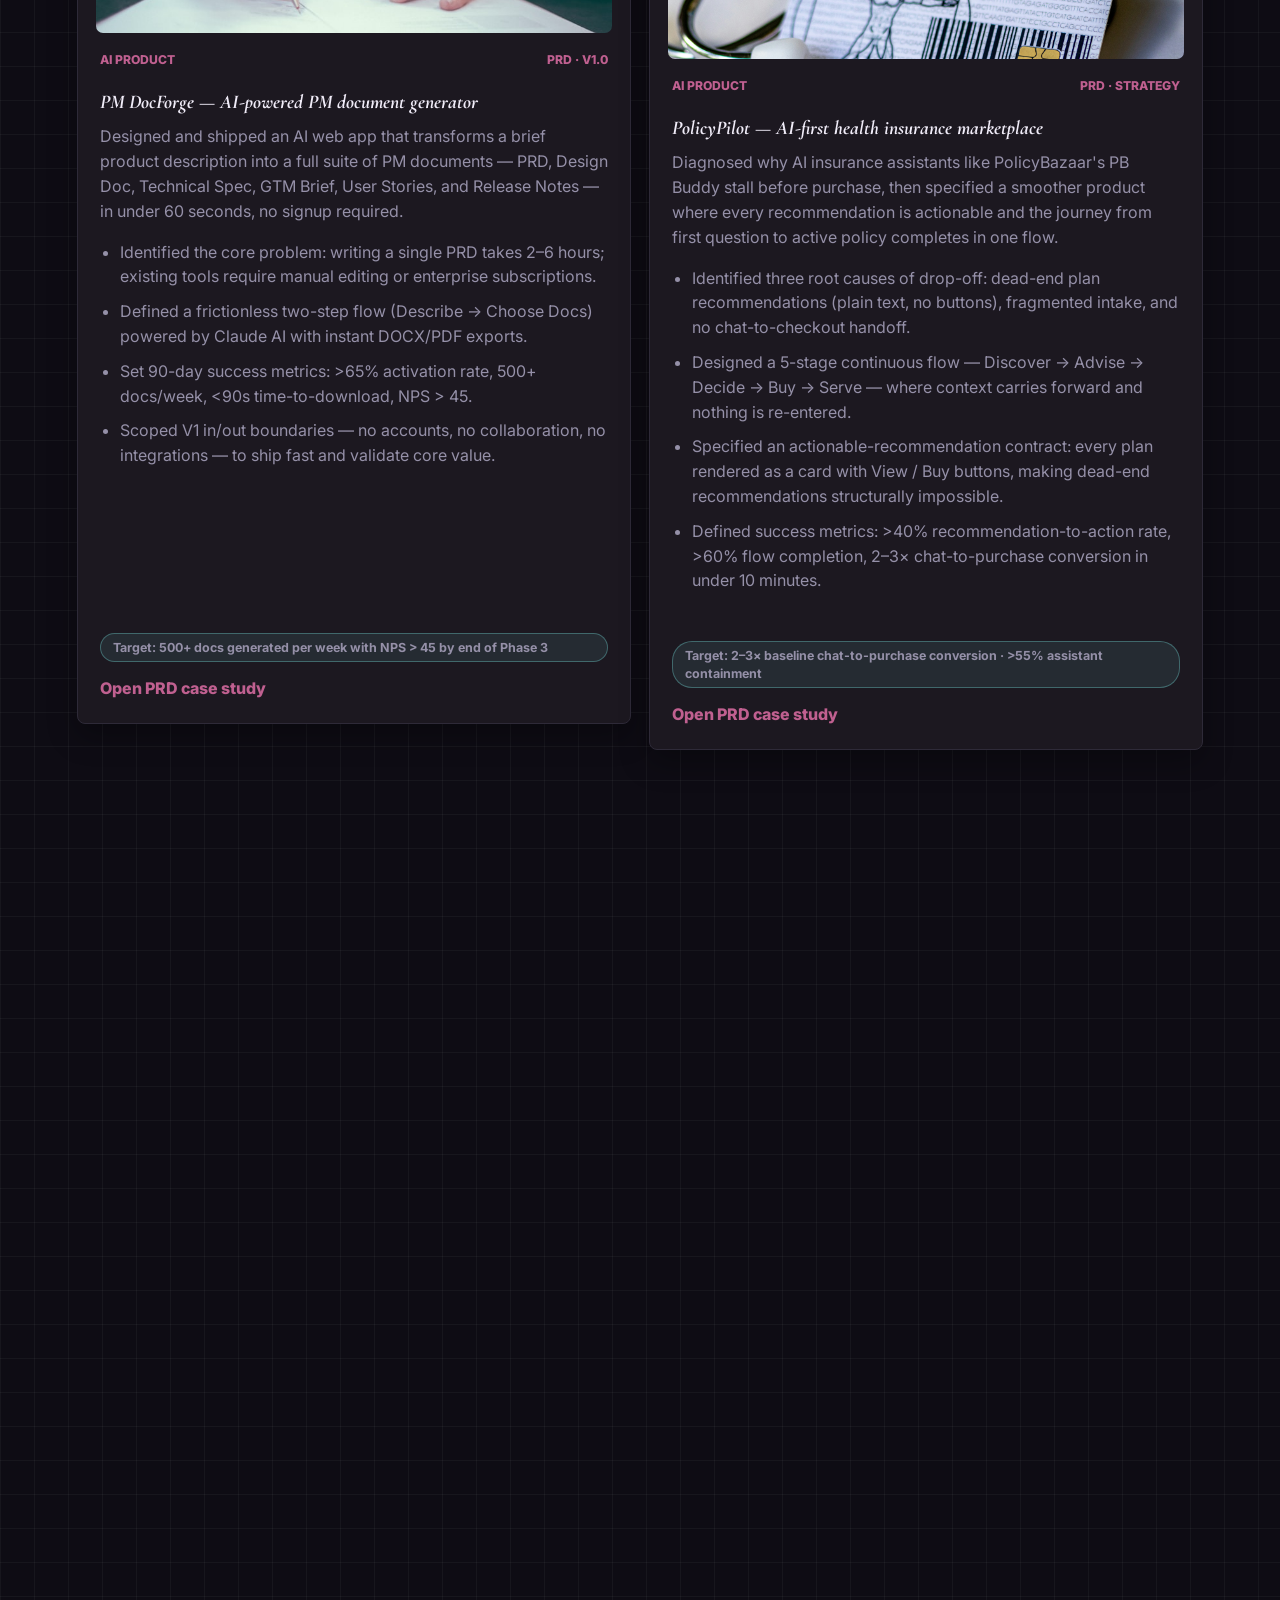
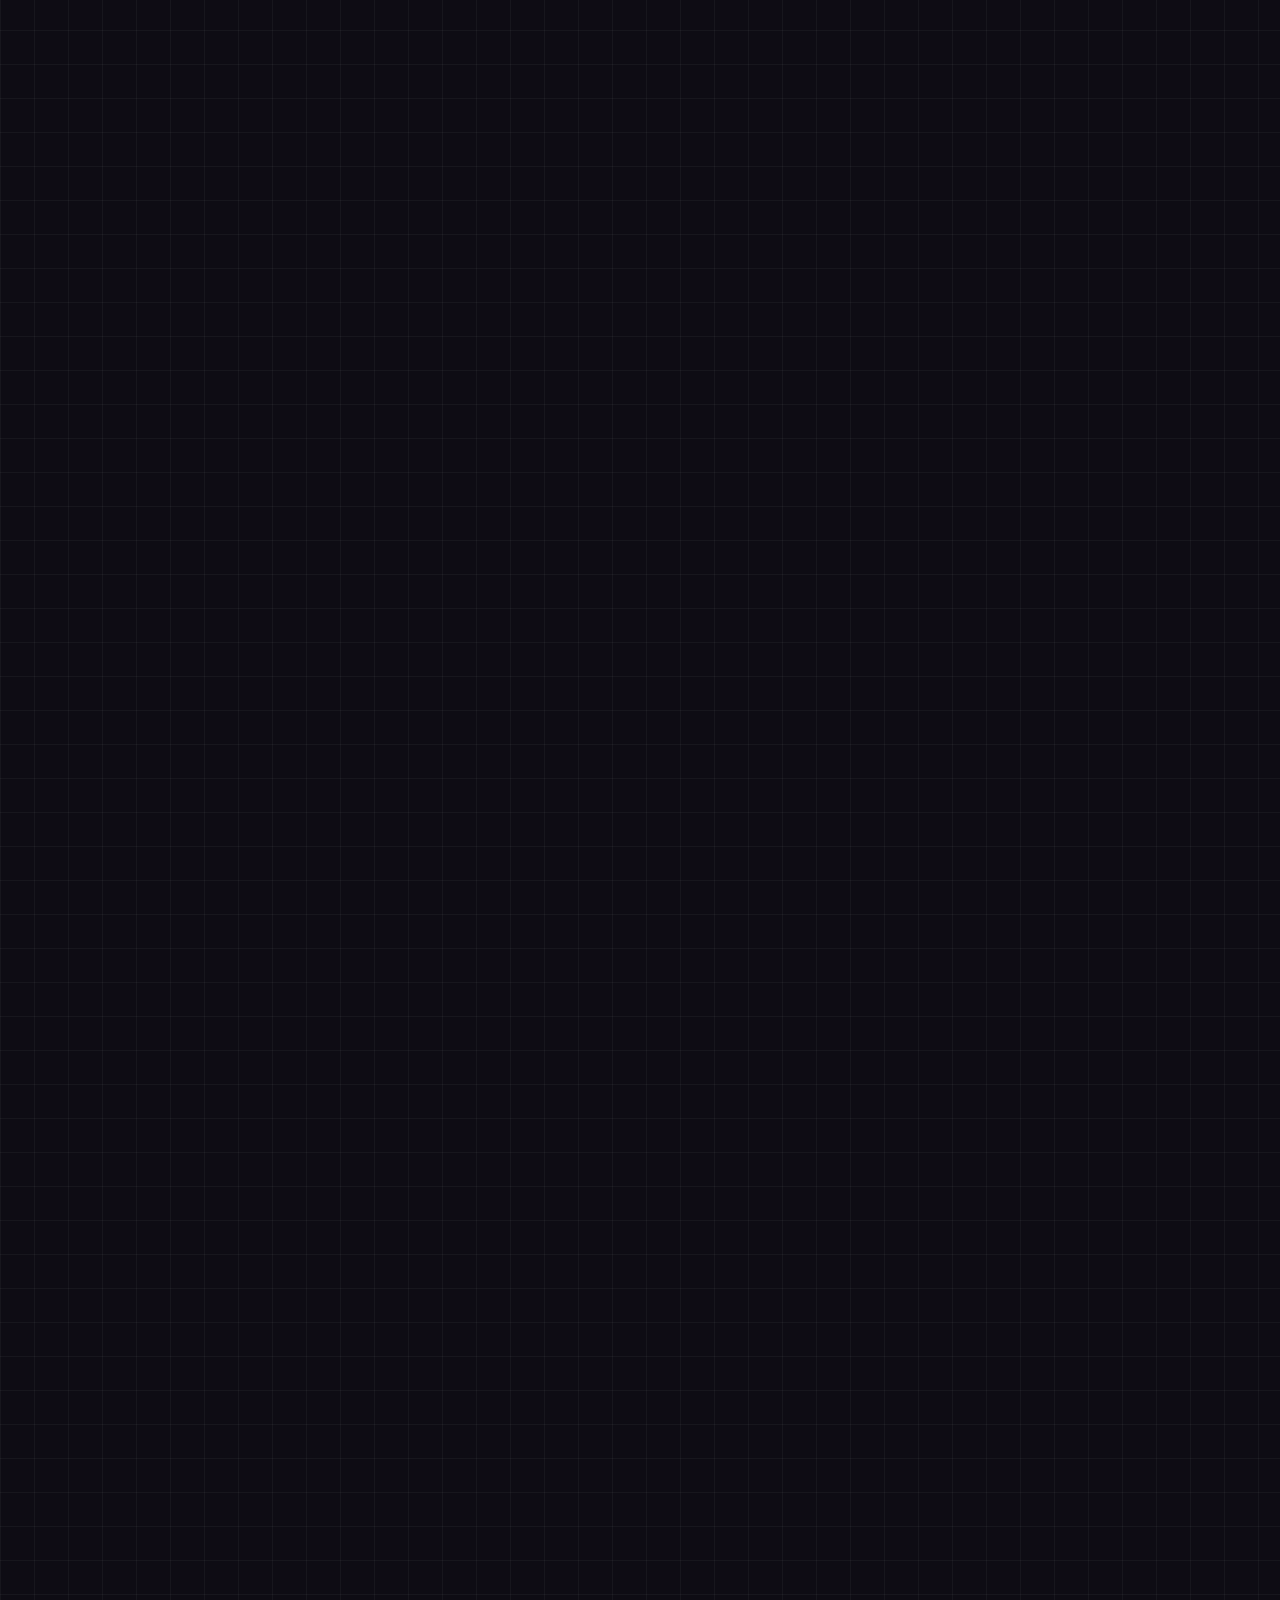
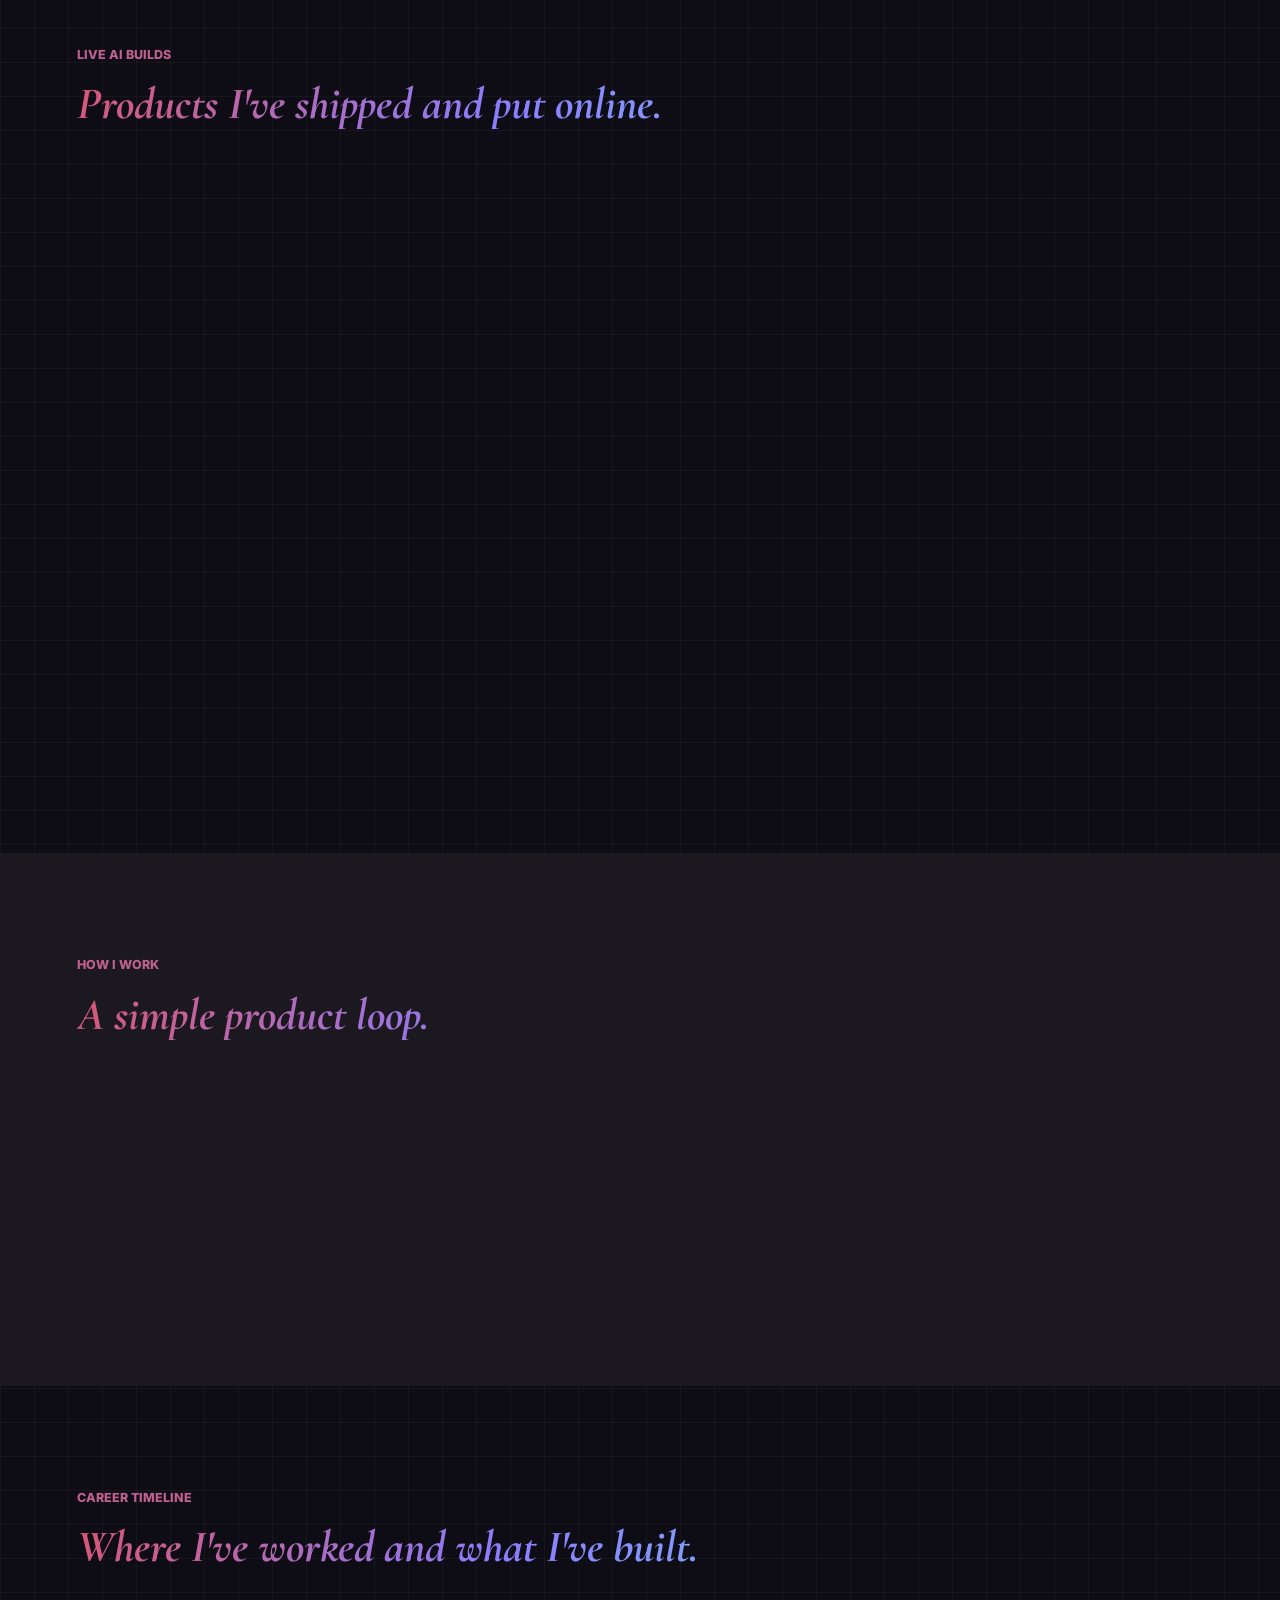
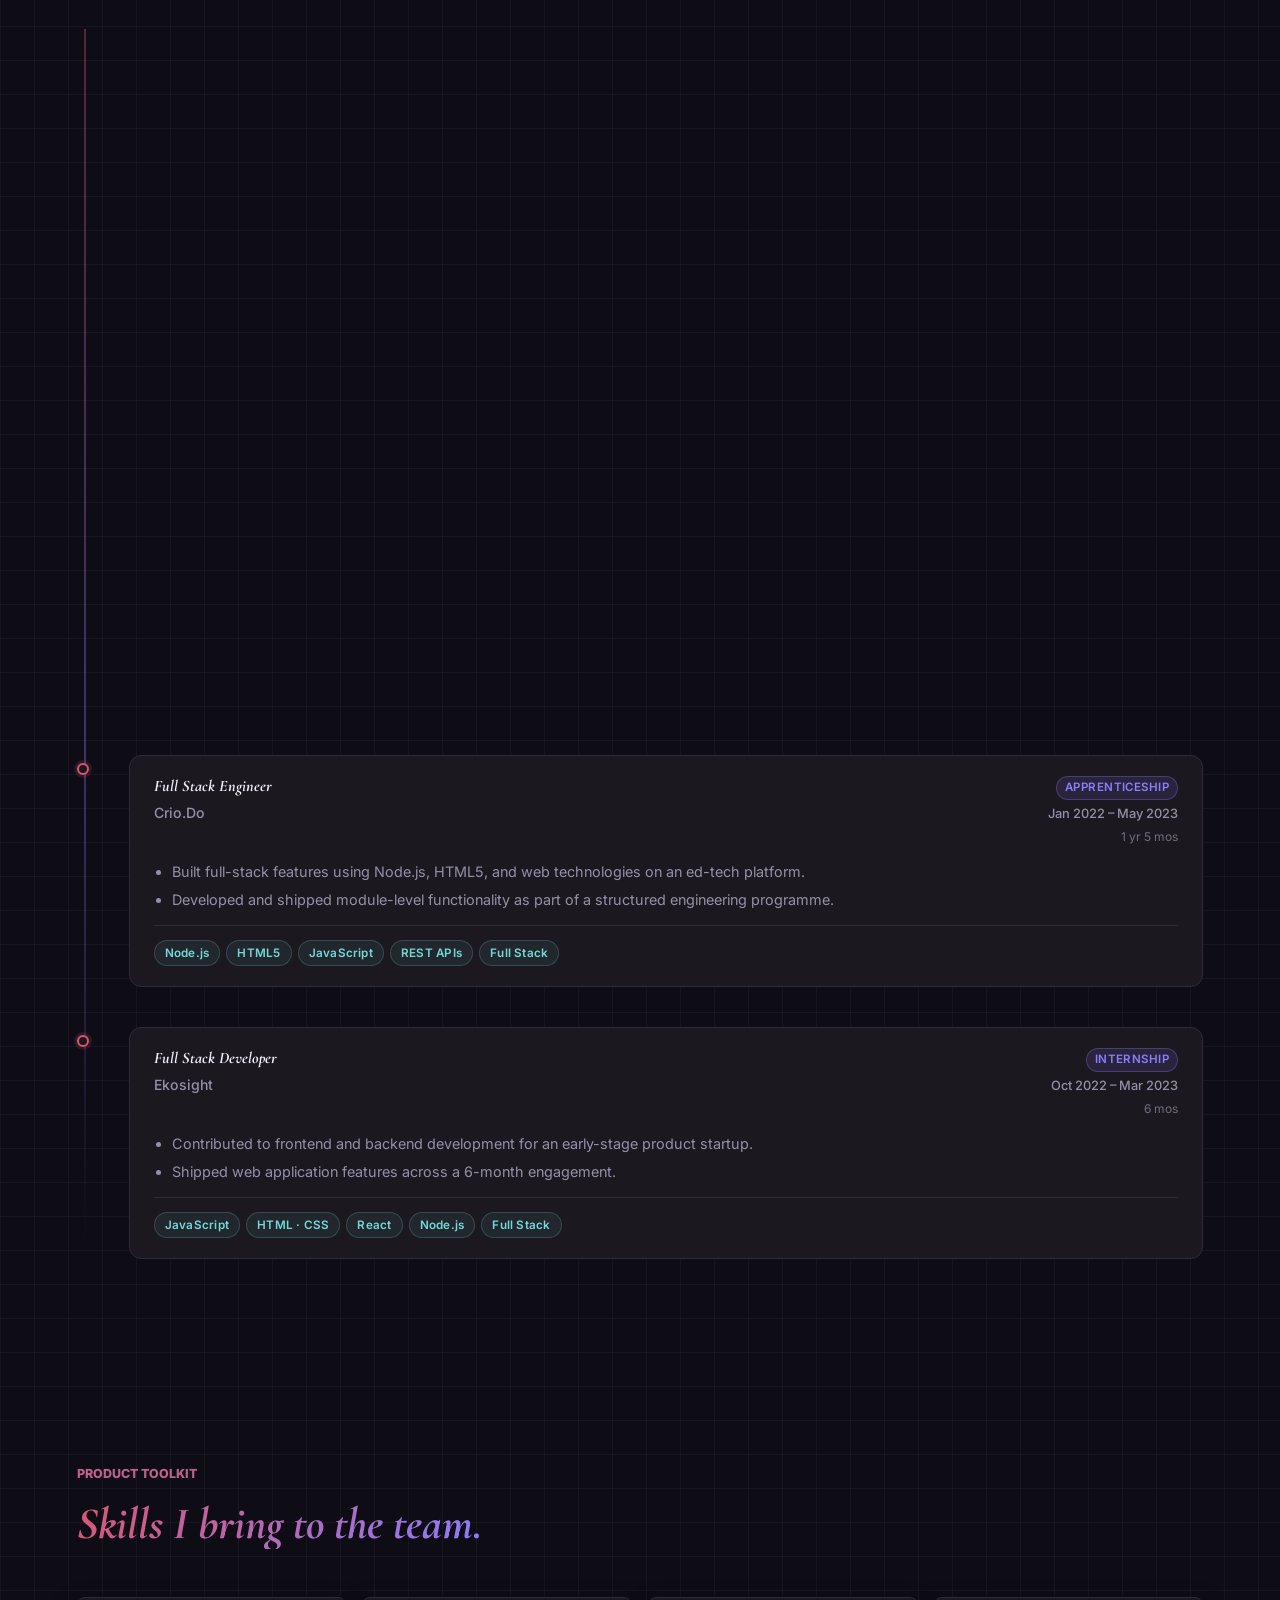
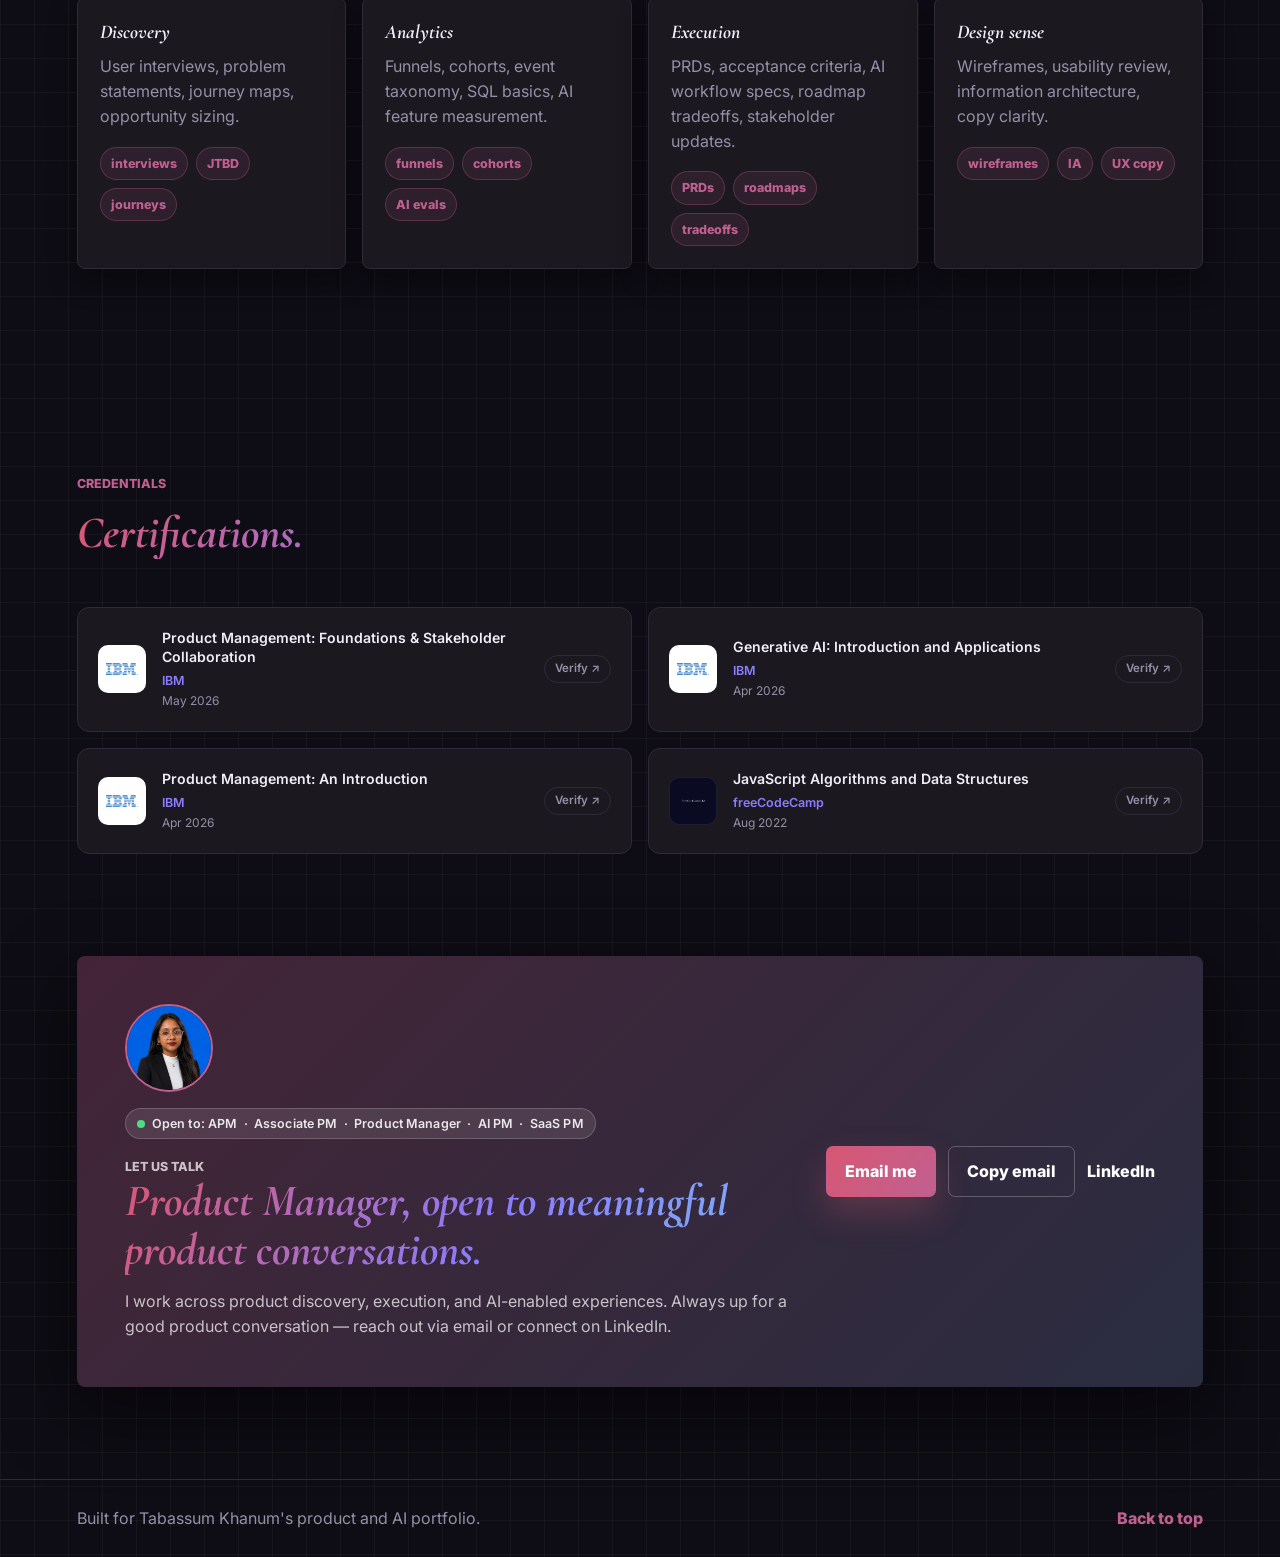
==== commit bc41dc7e: "askdr added" ====
--- a/index.html
+++ b/index.html
@@ -9,7 +9,7 @@
     <meta property="og:type"        content="website">
     <meta property="og:url"         content="https://tabassumkhanum.vercel.app/">
     <meta property="og:title"       content="Tabassum Khanum — Product Manager Portfolio">
-    <meta property="og:description" content="APM portfolio with 3 case studies, AI product work, and live builds">
+    <meta property="og:description" content="APM portfolio with 4 case studies, AI product work, and live builds">
 
     <title>Tabassum Khanum - Product Manager Portfolio</title>
     <link rel="preconnect" href="https://fonts.googleapis.com">
@@ -83,7 +83,7 @@
               <dd>products delivered</dd>
             </div>
             <div>
-              <dt>2</dt>
+              <dt>3</dt>
               <dd>live AI products built solo</dd>
             </div>
           </dl>
@@ -208,6 +208,56 @@
             </ul>
             <p class="outcome-pill">Target: 2–3× baseline chat-to-purchase conversion · &gt;55% assistant containment</p>
             <a href="assets/docs/PolicyPilot_PRD.pdf" target="_blank" rel="noreferrer">Open PRD case study</a>
+          </article>
+
+          <article class="case-card reveal" id="askdrai-casestudy" data-category="ai tool">
+            <div class="case-illustration ill-ai">
+              <img src="assets/askDr.jpg" alt="askDr.ai — RAG-powered health assistant interface">
+            </div>
+            <div class="case-meta">
+              <span>AI Product</span>
+              <span>Case Study · Live Build</span>
+            </div>
+            <h3>askDr.ai — RAG-powered health information assistant</h3>
+            <p>
+              Identified why generic AI chatbots fail at health queries — hallucinations, no citations,
+              no safety guardrails — then designed and shipped a grounded health assistant using
+              Retrieval-Augmented Generation, verified medical sources, and a safety-first architecture.
+              Built solo in 4 days at $0 on free tiers.
+            </p>
+            <ul>
+              <li>Chose RAG over a plain LLM to make every answer source-traceable: responses cite the specific openFDA drug label or MedlinePlus guideline they came from, making hallucination structurally constrained.</li>
+              <li>Designed safety-first architecture: emergency queries (chest pain, self-harm, overdose) bypass RAG entirely and return crisis guidance before any AI processing begins.</li>
+              <li>Instrumented a full Mixpanel funnel (Page View → Category → Message → Response); 28.57% drop-off at landing drove the decision to add suggested starter questions and a clearer CTA.</li>
+              <li>Built and ran a 12-test automated eval suite — initial 7/12 score exposed missing safety patterns; fixed before launch and shipped at 12/12 across retrieval quality, grounding, safety, and hallucination resistance.</li>
+            </ul>
+            <p class="outcome-pill">12/12 eval suite · Safety-first RAG · Shipped in 4 days · $0 infra cost</p>
+            <a href="assets/docs/askDr.ai_Case_Studyv1.pdf" target="_blank" rel="noreferrer">Open case study</a>
+            <a href="https://ask-dr-ai.vercel.app/" target="_blank" rel="noreferrer" style="margin-left:1rem; font-size:0.85em; opacity:0.75;">Live app ↗</a>
+          </article>
+
+          <article class="case-card reveal" id="askdrai-prd" data-category="ai strategy">
+            <div class="case-illustration ill-ai">
+              <img src="assets/prd_askdr.jpg" alt="askDr.ai PRD — Product Requirements Document">
+            </div>
+            <div class="case-meta">
+              <span>AI Product</span>
+              <span>PRD · v1.0</span>
+            </div>
+            <h3>askDr.ai — Product Requirements Document</h3>
+            <p>
+              Full PRD for a RAG-powered health information assistant — from problem statement and
+              user personas through P0/P1 requirements, safety &amp; compliance rules, success
+              metrics, data architecture, 4-phase release plan, and risk register.
+            </p>
+            <ul>
+              <li>Defined three user pain points (hallucinating AI, information overload, no safety net) and two primary personas — the Informed Patient and the Caregiver — with explicit anti-personas to keep scope tight.</li>
+              <li>Specified P0 requirements enforcing RAG grounding, a pre-RAG emergency screen, no-diagnosis policy, and mandatory citations on every response as non-negotiable trust constraints.</li>
+              <li>Set five success metrics with targets: grounding rate &gt;70%, safety pass rate 100%, engagement &gt;3 messages/session, funnel conversion &gt;30%, eval score 12/12.</li>
+              <li>Documented a 4-phase release plan (Medicine RAG → All Categories → Vision + Streaming → Analytics + Eval) with clear ship criteria per phase and a risk register covering critical, high, and medium risks.</li>
+            </ul>
+            <p class="outcome-pill">Shipped · All P0 requirements delivered · 12/12 eval · Live at ask-dr-ai.vercel.app</p>
+            <a href="assets/docs/askDr.ai___PRDv1.pdf" target="_blank" rel="noreferrer">Open PRD</a>
           </article>
 
           <article class="case-card reveal" id="whatsapp-swot" data-category="strategy">
@@ -315,6 +365,26 @@
           <h2>Products I've shipped and put online.</h2>
         </div>
         <div class="ai-live-projects reveal">
+          <a
+            class="ai-live-card"
+            href="https://ask-dr-ai.vercel.app/"
+            target="_blank"
+            rel="noreferrer"
+            aria-label="askDr.ai — live project"
+          >
+            <div class="ai-live-meta">
+              <span class="ai-live-tag">Live</span>
+              <span class="ai-live-tech">AI · Health tech · RAG</span>
+            </div>
+            <h3>askDr.ai</h3>
+            <p>
+              RAG-powered health assistant grounded in openFDA drug labels and MedlinePlus
+              guidelines. Every answer cites its source. Emergency queries trigger a safety
+              screen before any AI processing. Medicine image recognition included. Built in
+              4 days at $0.
+            </p>
+            <span class="text-link">View live project →</span>
+          </a>
           <a
             class="ai-live-card"
             href="https://return-ready-eight.vercel.app/"
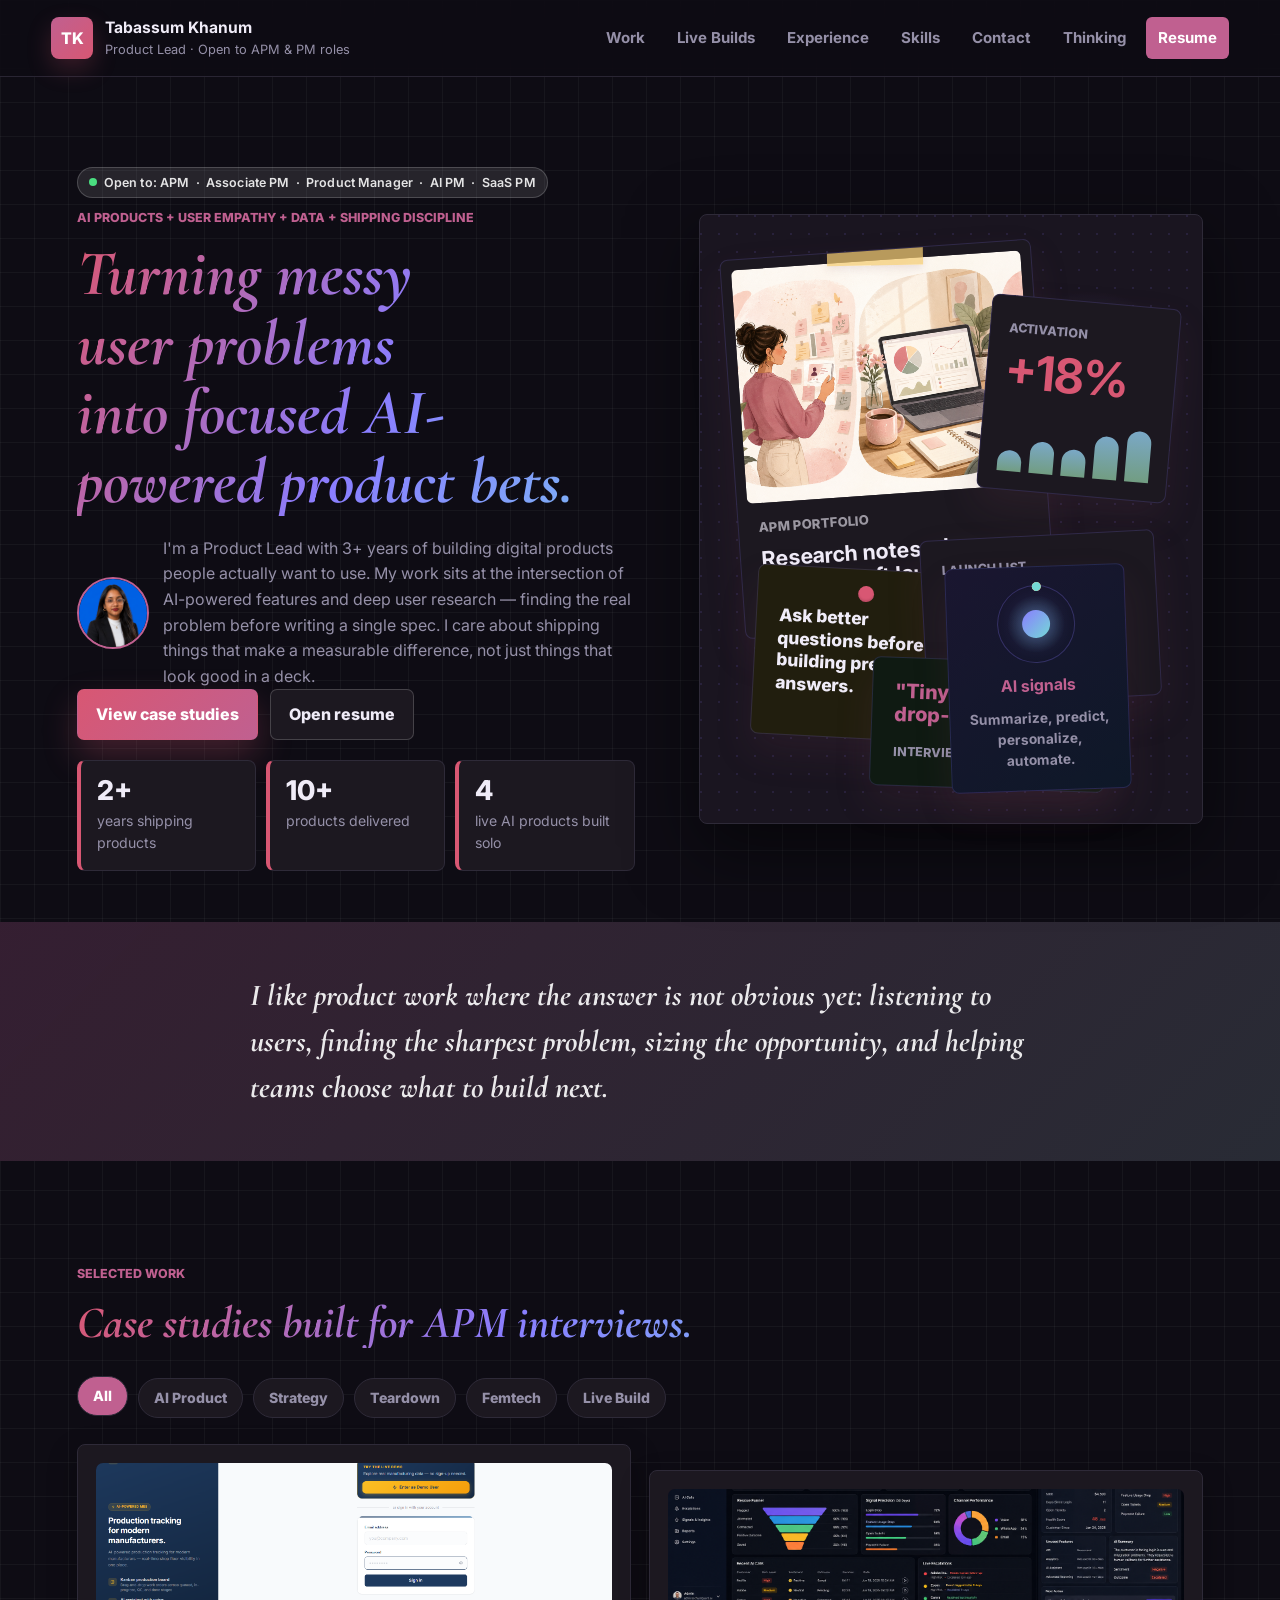
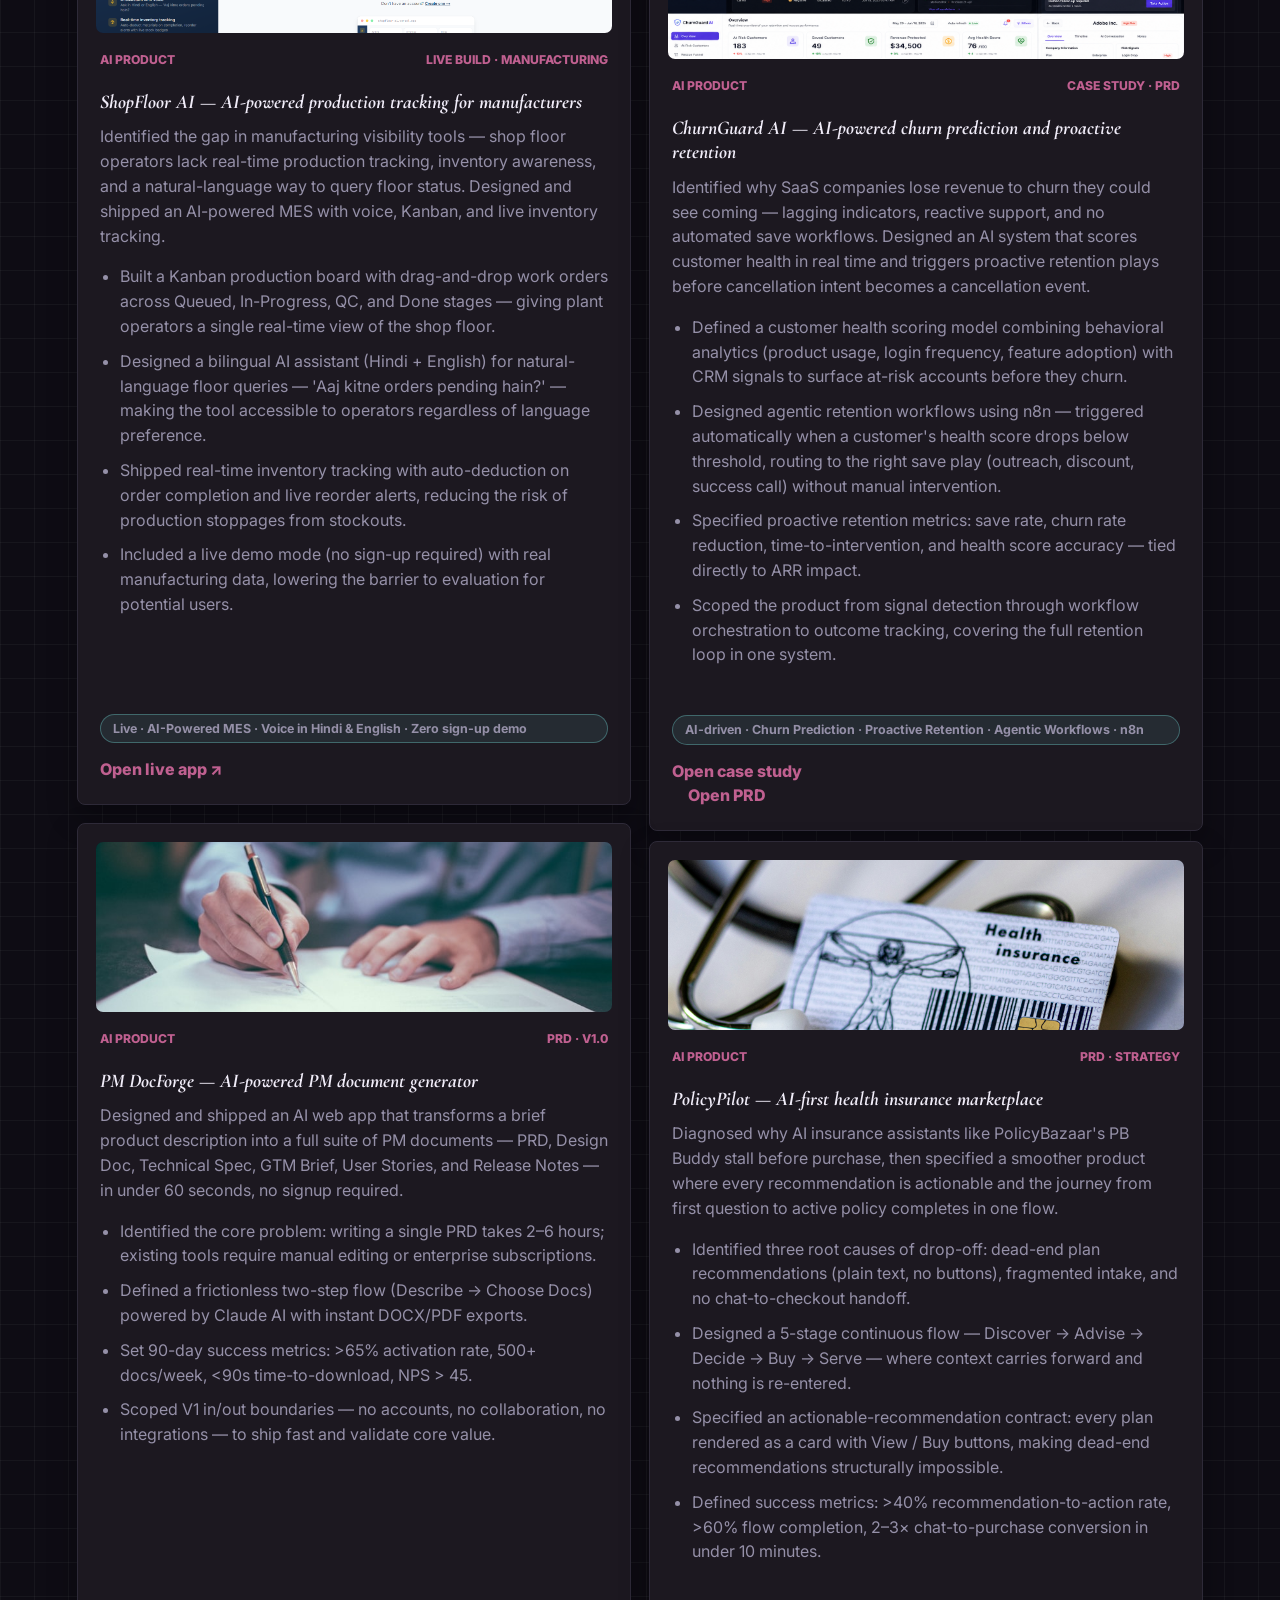
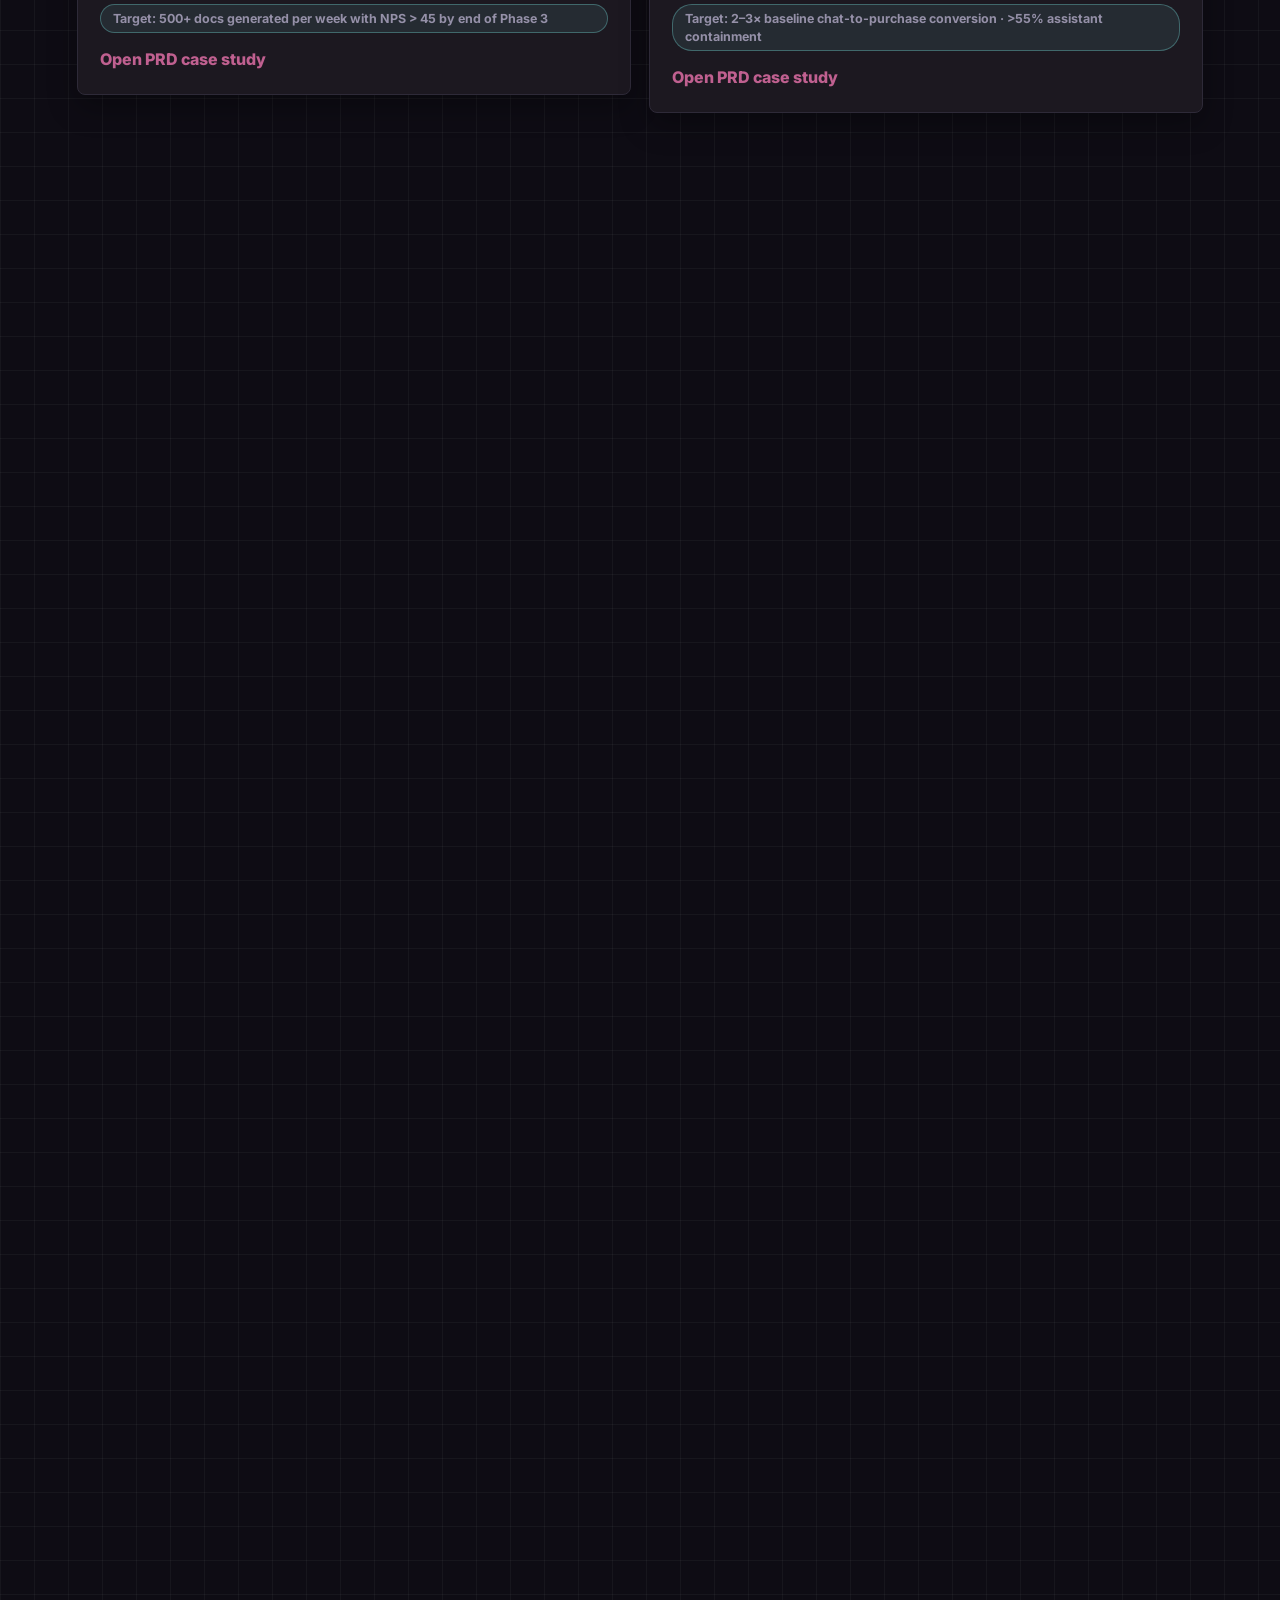
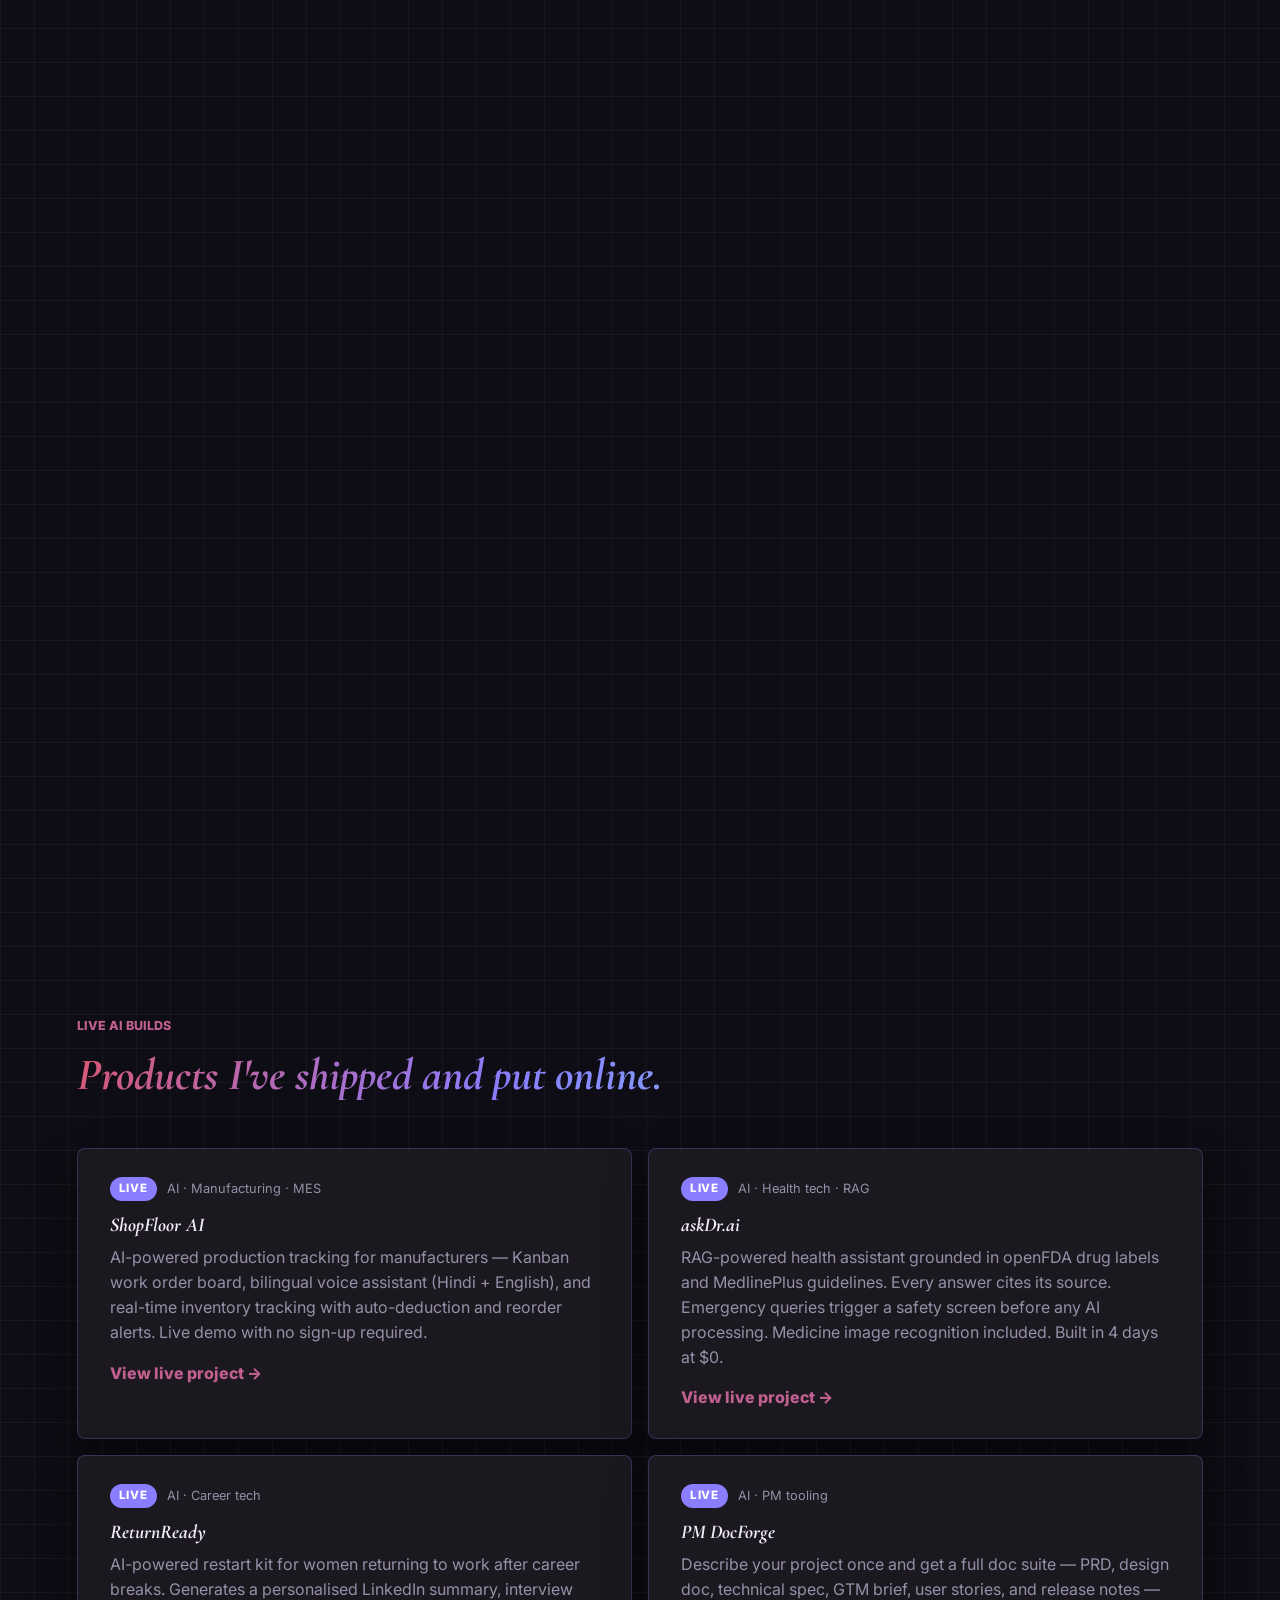
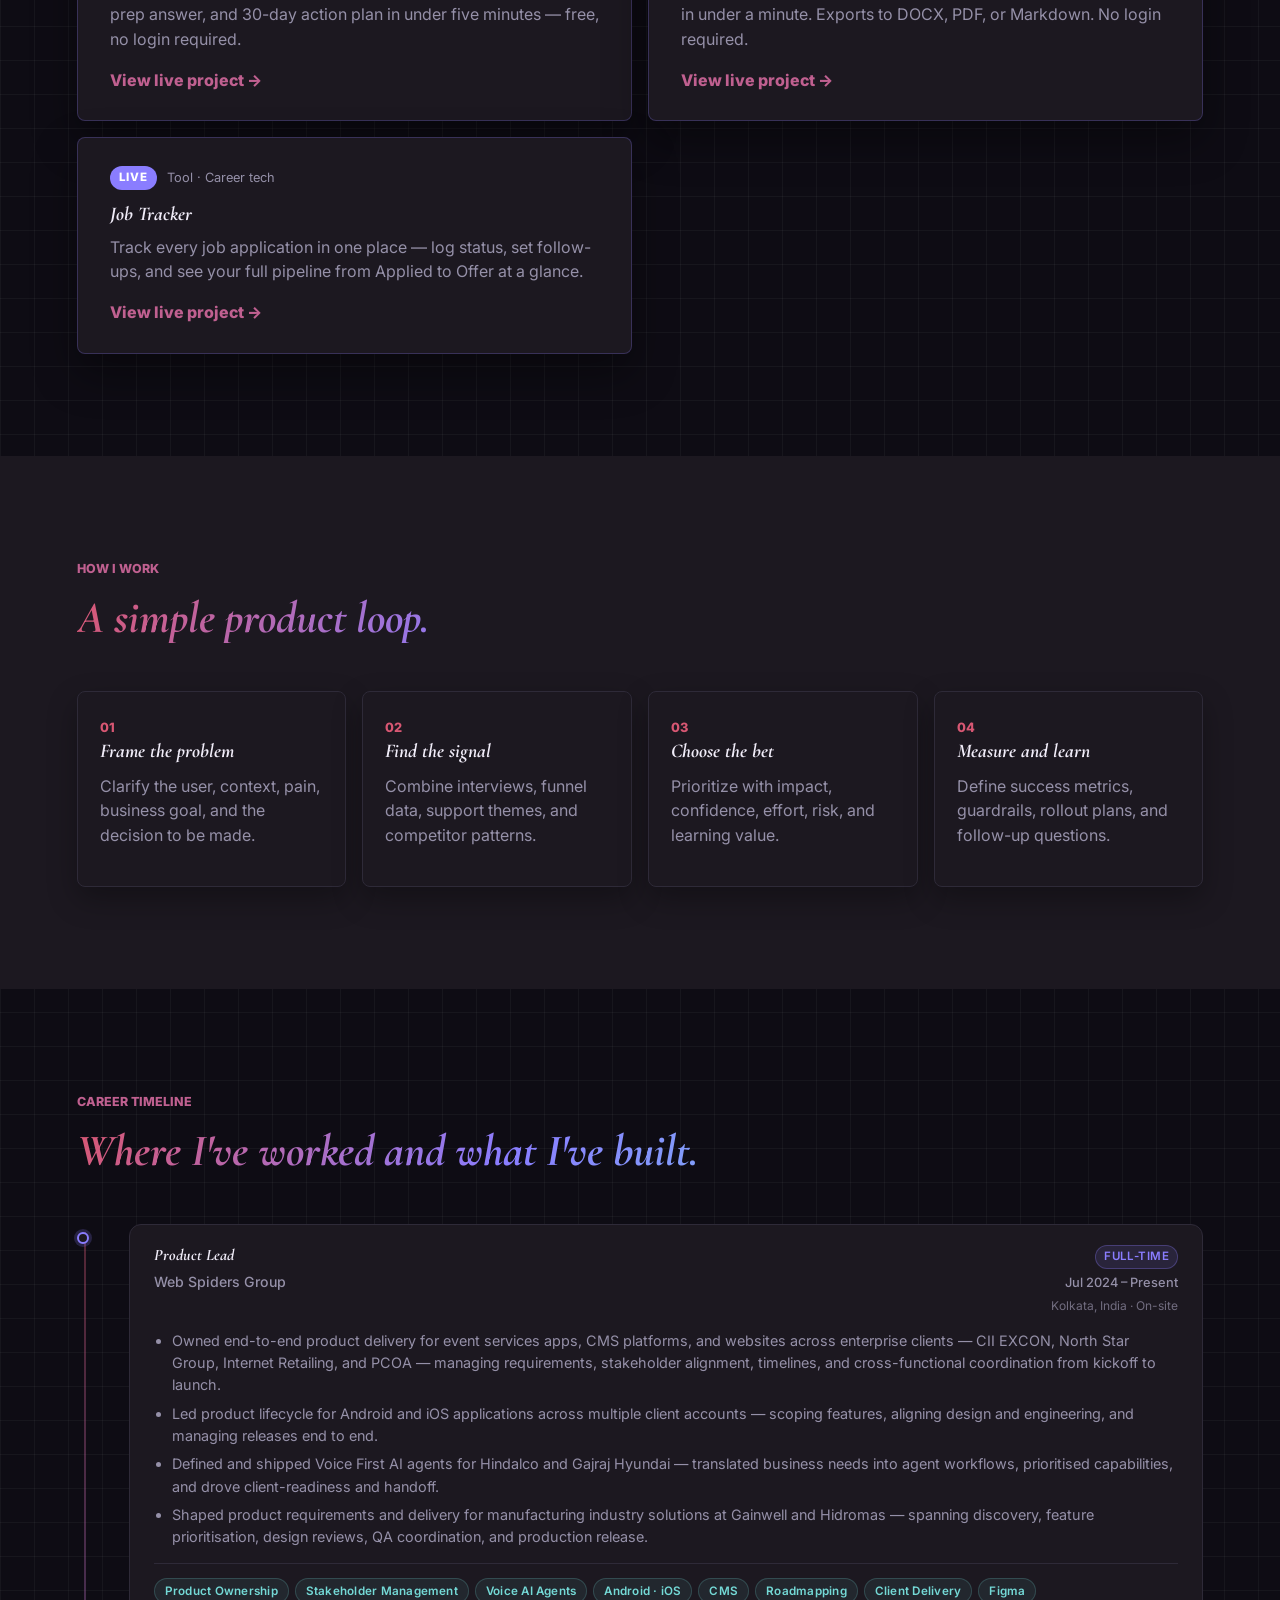
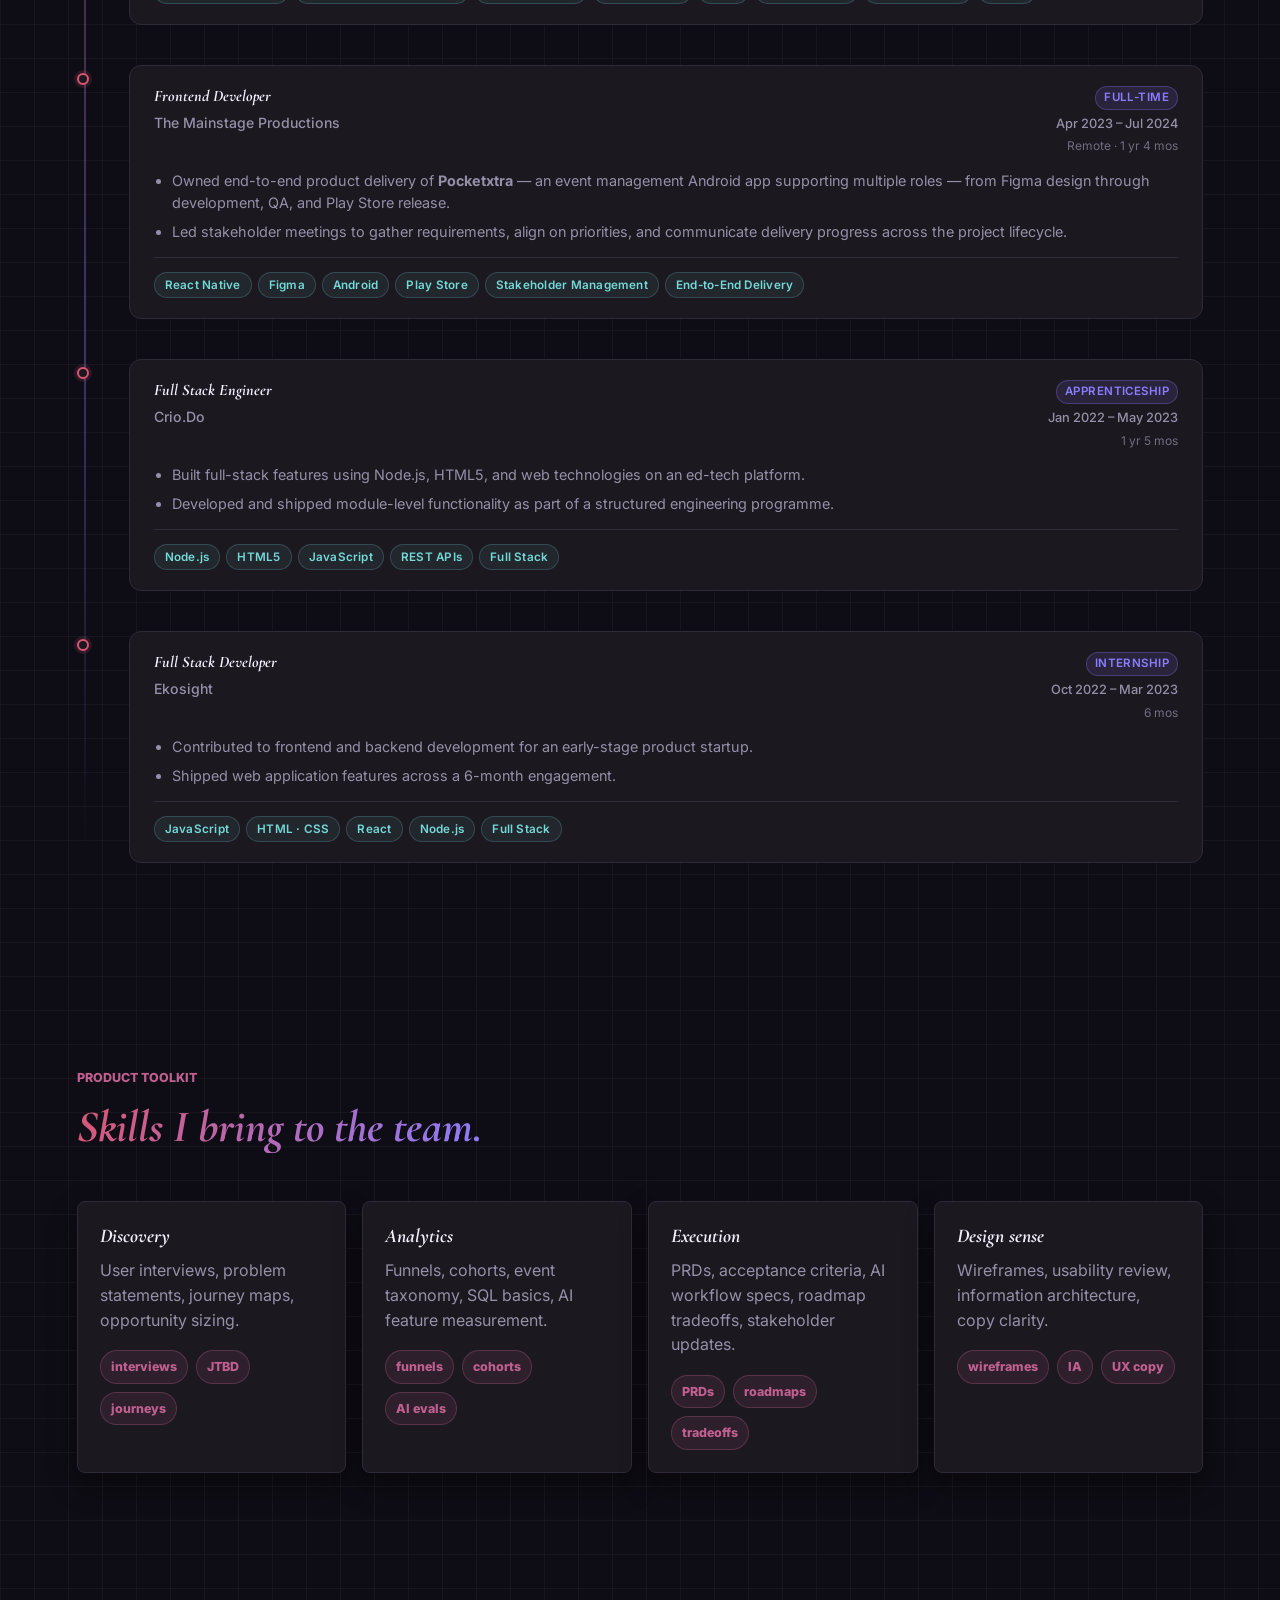
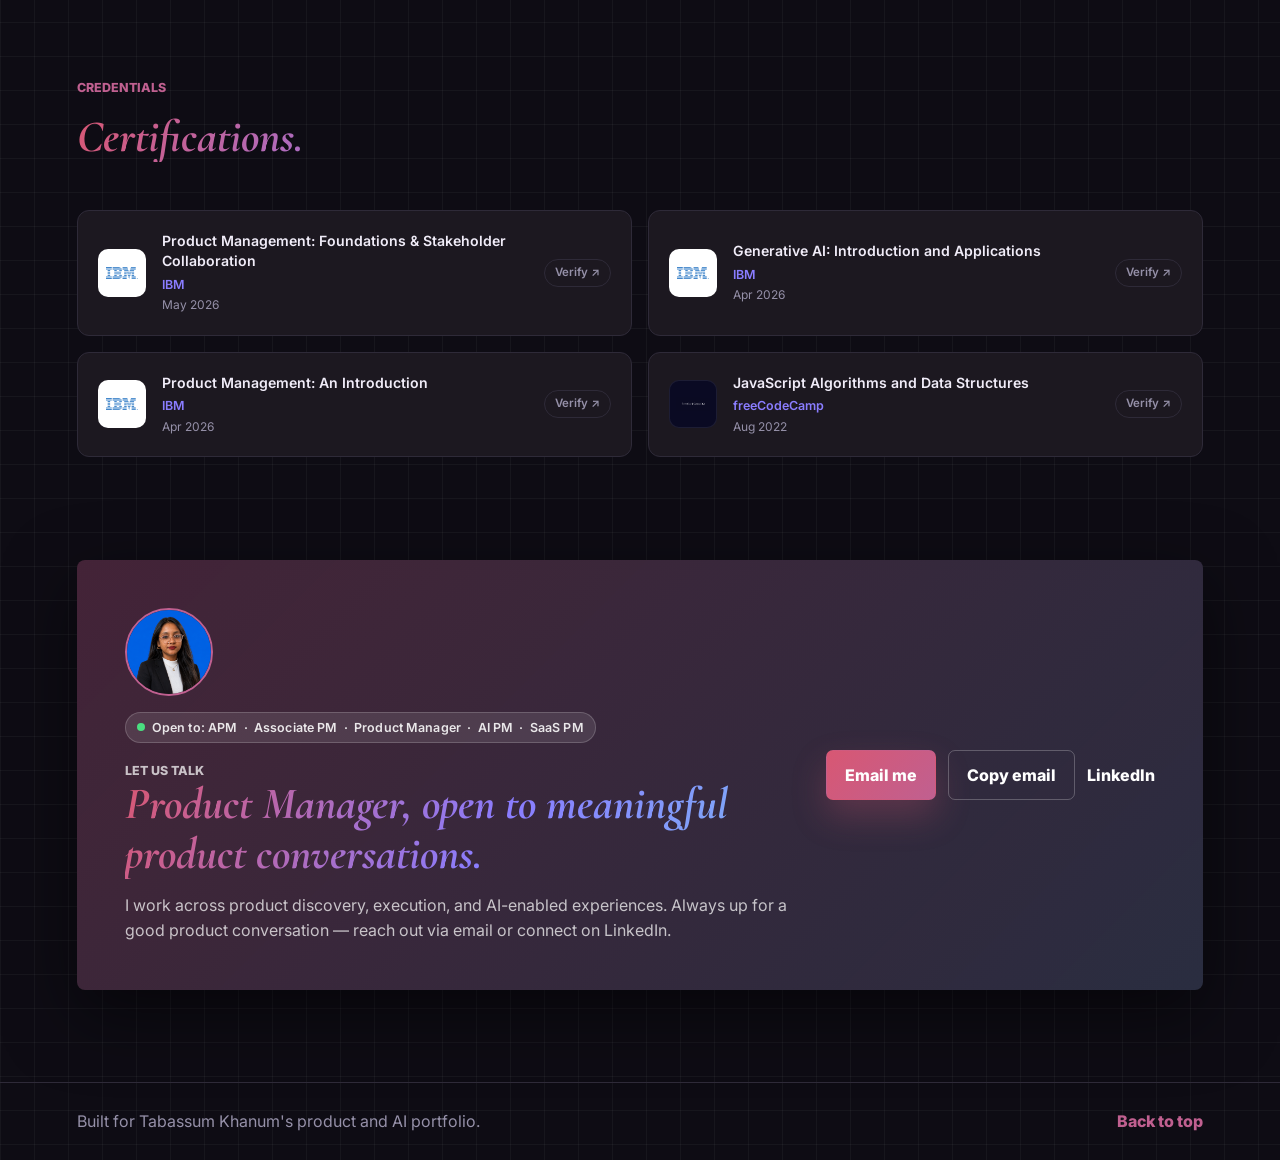
==== commit 08fb964b: "Add ShopFloor AI and ChurnGuard AI projects; update askDr.ai with PDFs; resume cleanup - Added ShopF" ====
--- a/index.html
+++ b/index.html
@@ -83,7 +83,7 @@
               <dd>products delivered</dd>
             </div>
             <div>
-              <dt>3</dt>
+              <dt>4</dt>
               <dd>live AI products built solo</dd>
             </div>
           </dl>
@@ -162,6 +162,57 @@
         </div>
 
         <div class="case-grid">
+          <article class="case-card reveal" id="shopfloor-ai" data-category="ai tool">
+            <div class="case-illustration ill-ai">
+              <img src="assets/shopfloor AI.png" alt="ShopFloor AI — AI-powered manufacturing execution system">
+            </div>
+            <div class="case-meta">
+              <span>AI Product</span>
+              <span>Live Build · Manufacturing</span>
+            </div>
+            <h3>ShopFloor AI — AI-powered production tracking for manufacturers</h3>
+            <p>
+              Identified the gap in manufacturing visibility tools — shop floor operators lack
+              real-time production tracking, inventory awareness, and a natural-language way to
+              query floor status. Designed and shipped an AI-powered MES with voice, Kanban, and
+              live inventory tracking.
+            </p>
+            <ul>
+              <li>Built a Kanban production board with drag-and-drop work orders across Queued, In-Progress, QC, and Done stages — giving plant operators a single real-time view of the shop floor.</li>
+              <li>Designed a bilingual AI assistant (Hindi + English) for natural-language floor queries — 'Aaj kitne orders pending hain?' — making the tool accessible to operators regardless of language preference.</li>
+              <li>Shipped real-time inventory tracking with auto-deduction on order completion and live reorder alerts, reducing the risk of production stoppages from stockouts.</li>
+              <li>Included a live demo mode (no sign-up required) with real manufacturing data, lowering the barrier to evaluation for potential users.</li>
+            </ul>
+            <p class="outcome-pill">Live · AI-Powered MES · Voice in Hindi &amp; English · Zero sign-up demo</p>
+            <a href="https://shopfloor-ai-e6yj.vercel.app/" target="_blank" rel="noreferrer">Open live app ↗</a>
+          </article>
+
+          <article class="case-card reveal" id="churnguard-ai" data-category="ai strategy">
+            <div class="case-illustration ill-ai">
+              <img src="assets/ChatGPT Image Jul 10, 2026, 04_25_18 PM.png" alt="ChurnGuard AI — AI-powered churn prediction and proactive retention">
+            </div>
+            <div class="case-meta">
+              <span>AI Product</span>
+              <span>Case Study · PRD</span>
+            </div>
+            <h3>ChurnGuard AI — AI-powered churn prediction and proactive retention</h3>
+            <p>
+              Identified why SaaS companies lose revenue to churn they could see coming — lagging
+              indicators, reactive support, and no automated save workflows. Designed an AI system
+              that scores customer health in real time and triggers proactive retention plays before
+              cancellation intent becomes a cancellation event.
+            </p>
+            <ul>
+              <li>Defined a customer health scoring model combining behavioral analytics (product usage, login frequency, feature adoption) with CRM signals to surface at-risk accounts before they churn.</li>
+              <li>Designed agentic retention workflows using n8n — triggered automatically when a customer's health score drops below threshold, routing to the right save play (outreach, discount, success call) without manual intervention.</li>
+              <li>Specified proactive retention metrics: save rate, churn rate reduction, time-to-intervention, and health score accuracy — tied directly to ARR impact.</li>
+              <li>Scoped the product from signal detection through workflow orchestration to outcome tracking, covering the full retention loop in one system.</li>
+            </ul>
+            <p class="outcome-pill">AI-driven · Churn Prediction · Proactive Retention · Agentic Workflows · n8n</p>
+            <a href="assets/docs/CHURNG_1.pdf" target="_blank" rel="noreferrer">Open case study</a>
+            <a href="assets/docs/ChurnGuard_AI_PRD.pdf" target="_blank" rel="noreferrer" style="margin-left:1rem;">Open PRD</a>
+          </article>
+
           <article class="case-card reveal" id="pm-docforge" data-category="ai tool">
             <div class="case-illustration ill-ai">
               <img src="assets/pm-docforge-cover.jpg" alt="Person writing product documents">
@@ -365,6 +416,25 @@
           <h2>Products I've shipped and put online.</h2>
         </div>
         <div class="ai-live-projects reveal">
+          <a
+            class="ai-live-card"
+            href="https://shopfloor-ai-e6yj.vercel.app/"
+            target="_blank"
+            rel="noreferrer"
+            aria-label="ShopFloor AI — live project"
+          >
+            <div class="ai-live-meta">
+              <span class="ai-live-tag">Live</span>
+              <span class="ai-live-tech">AI · Manufacturing · MES</span>
+            </div>
+            <h3>ShopFloor AI</h3>
+            <p>
+              AI-powered production tracking for manufacturers — Kanban work order board,
+              bilingual voice assistant (Hindi + English), and real-time inventory tracking
+              with auto-deduction and reorder alerts. Live demo with no sign-up required.
+            </p>
+            <span class="text-link">View live project →</span>
+          </a>
           <a
             class="ai-live-card"
             href="https://ask-dr-ai.vercel.app/"
